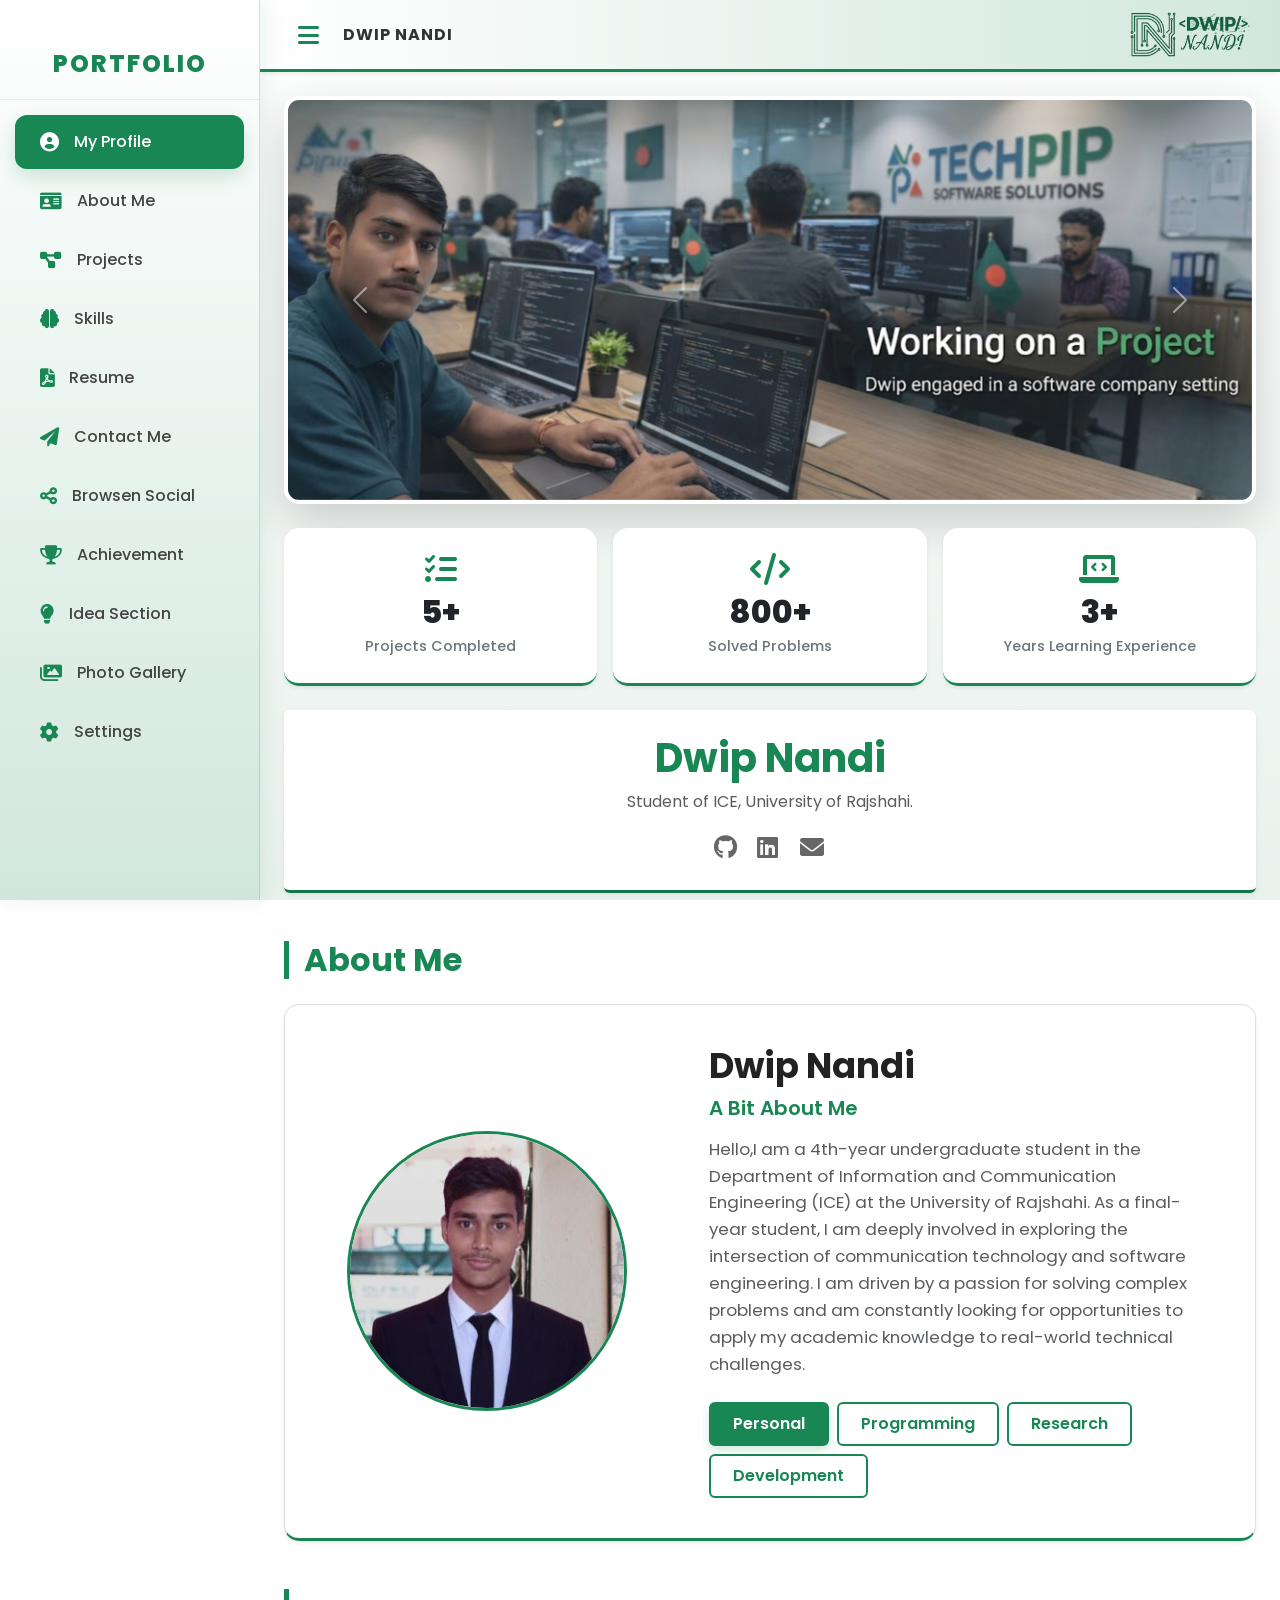
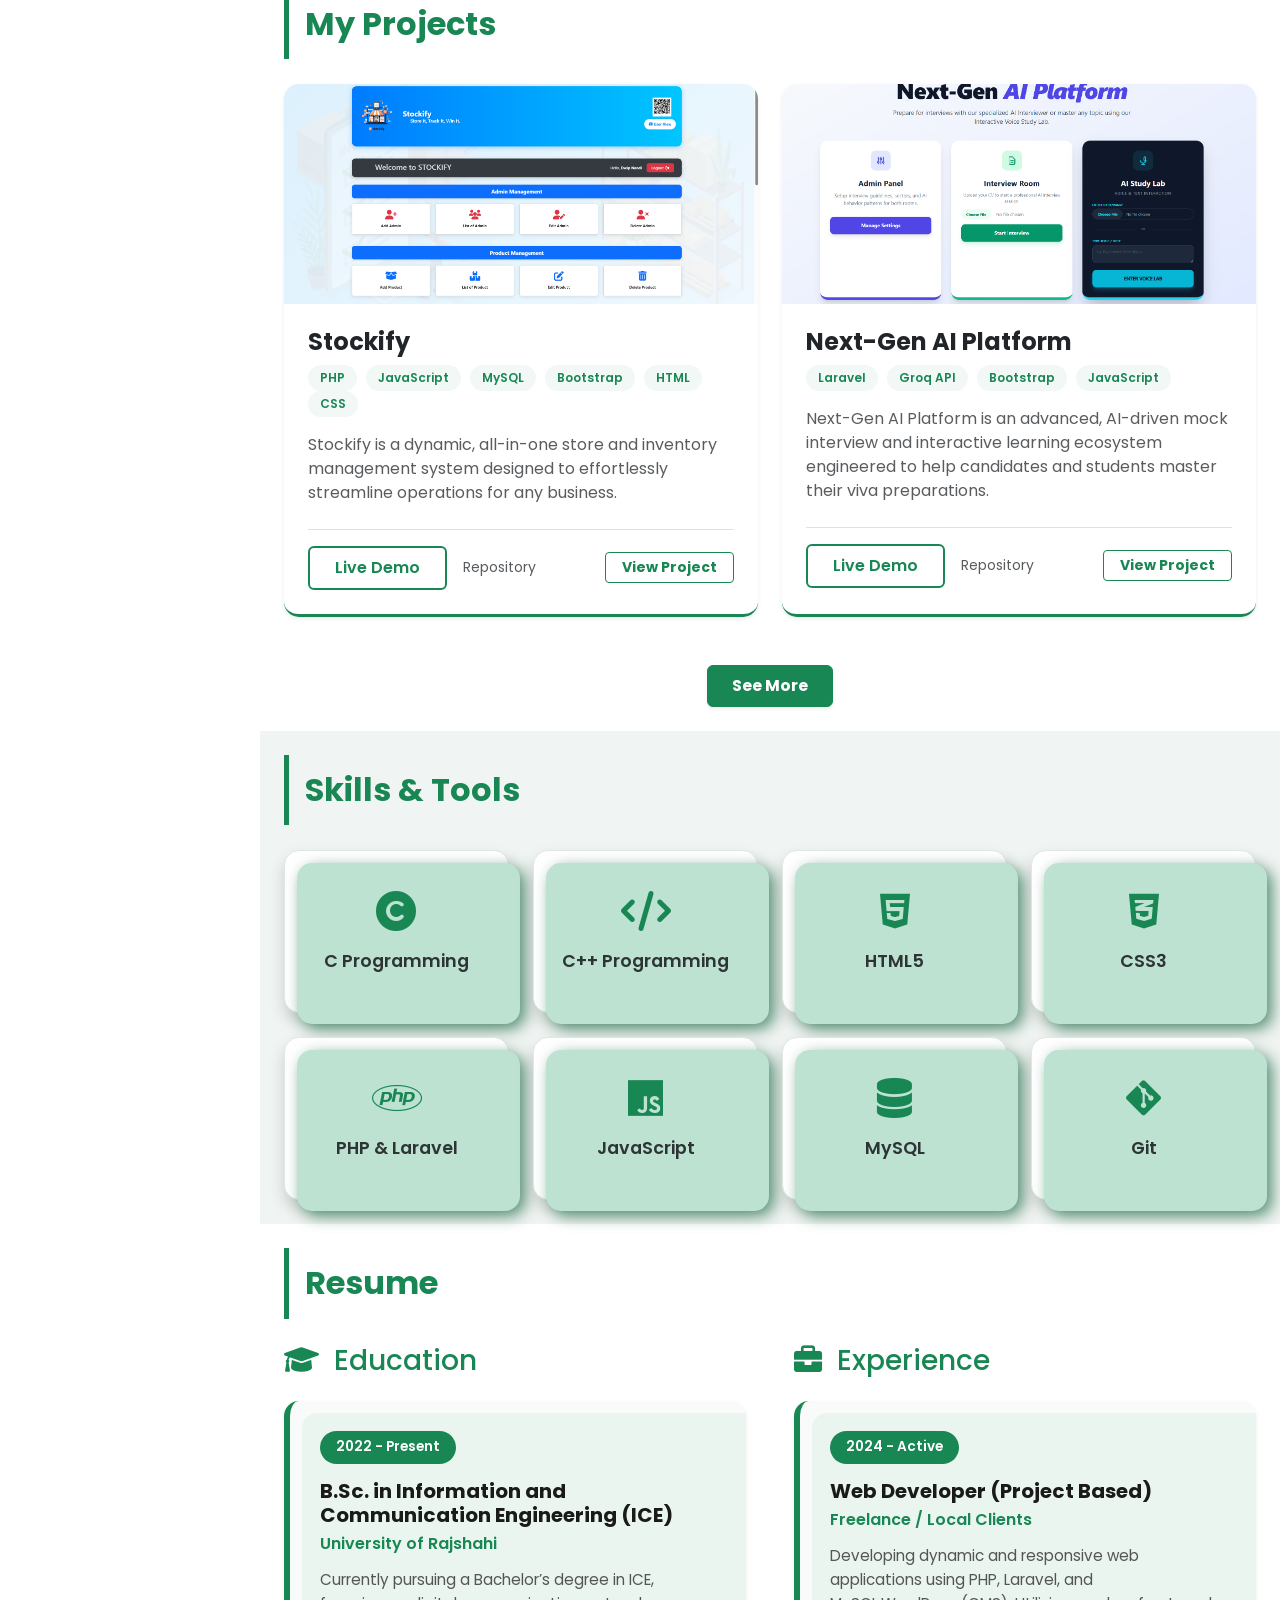
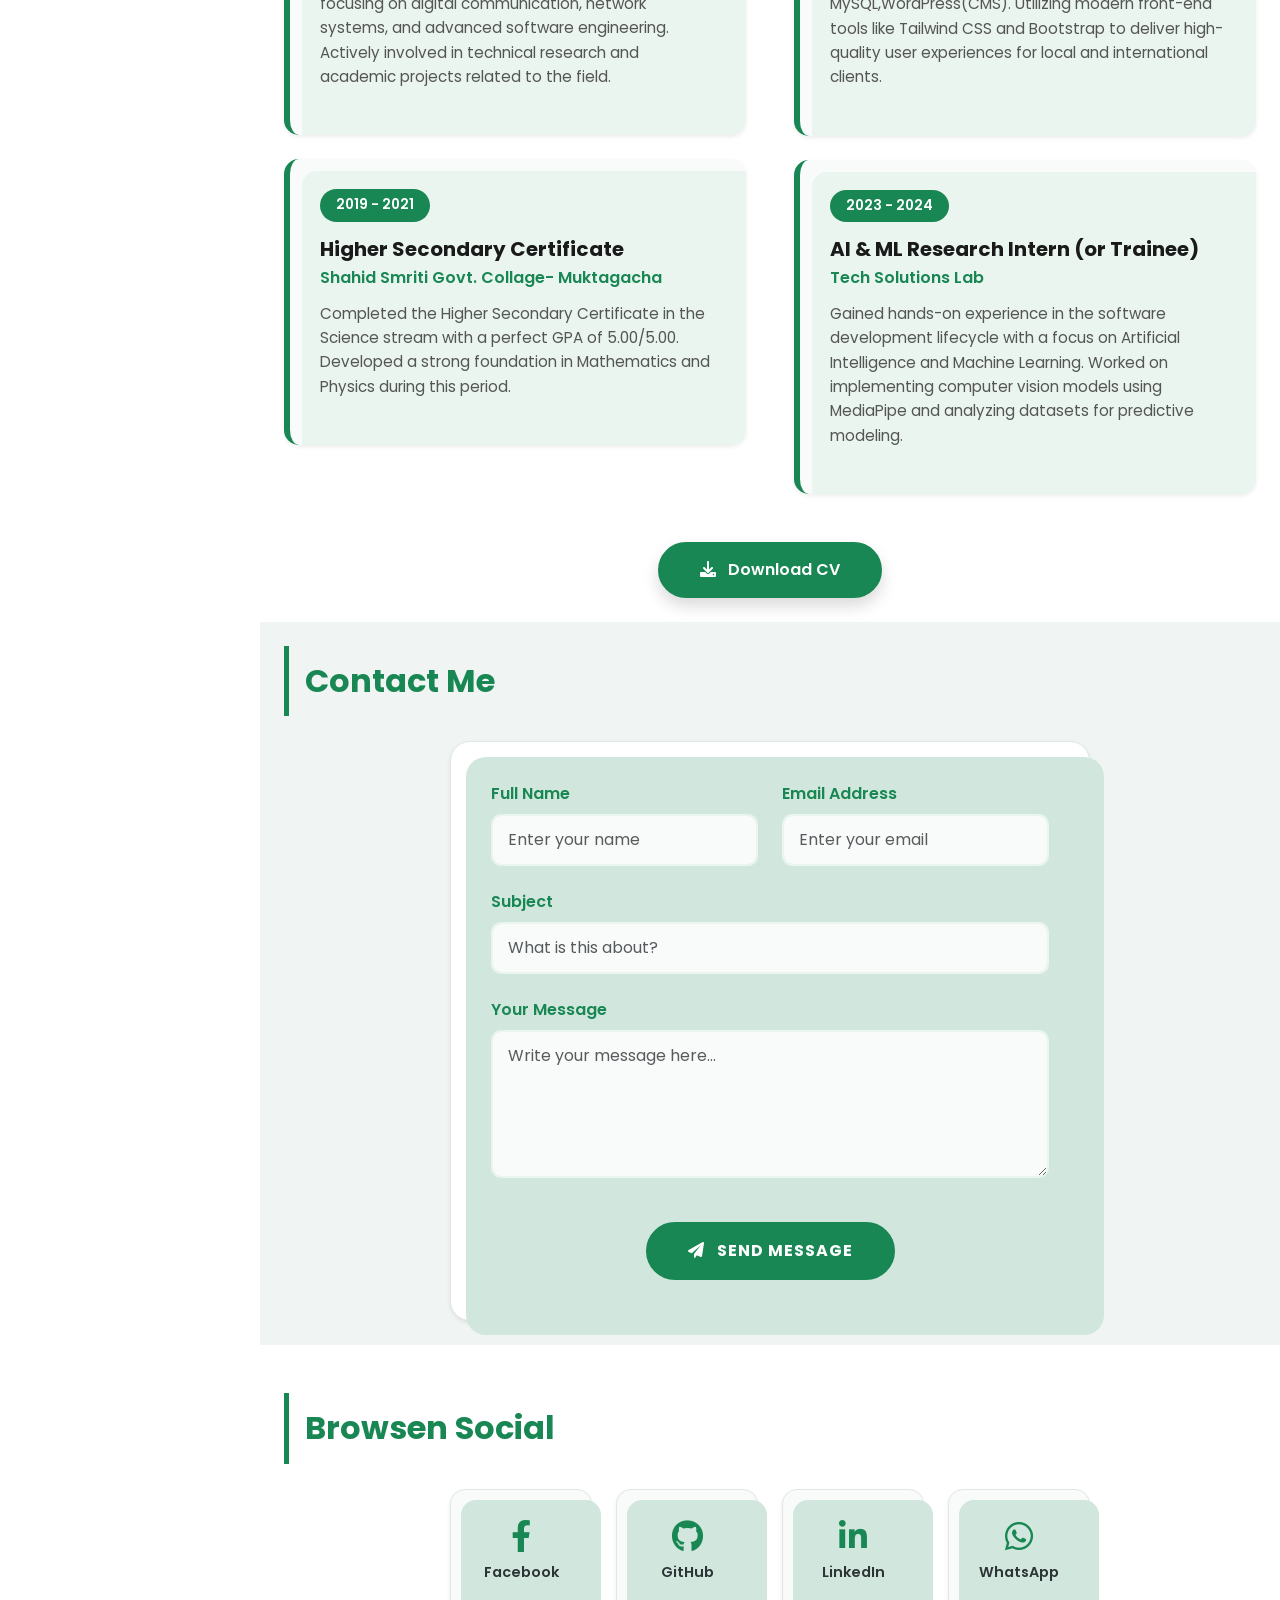
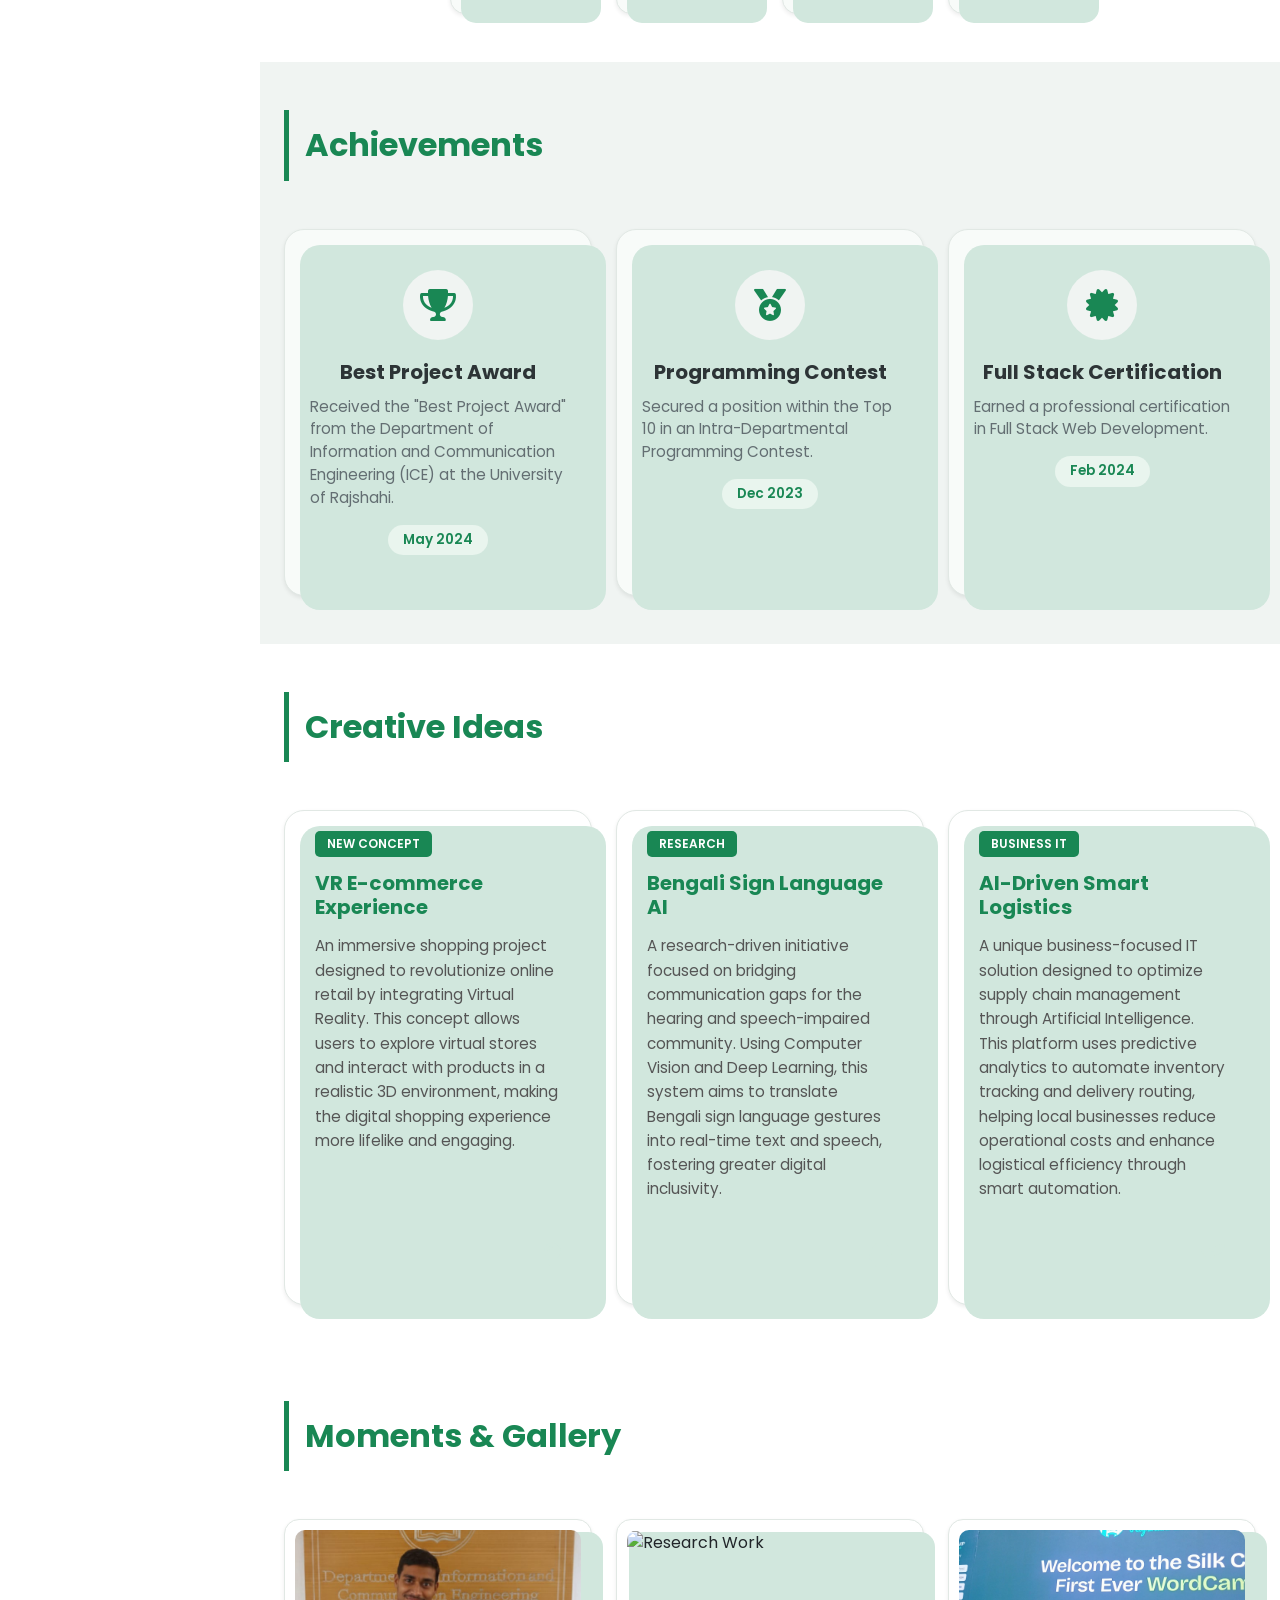
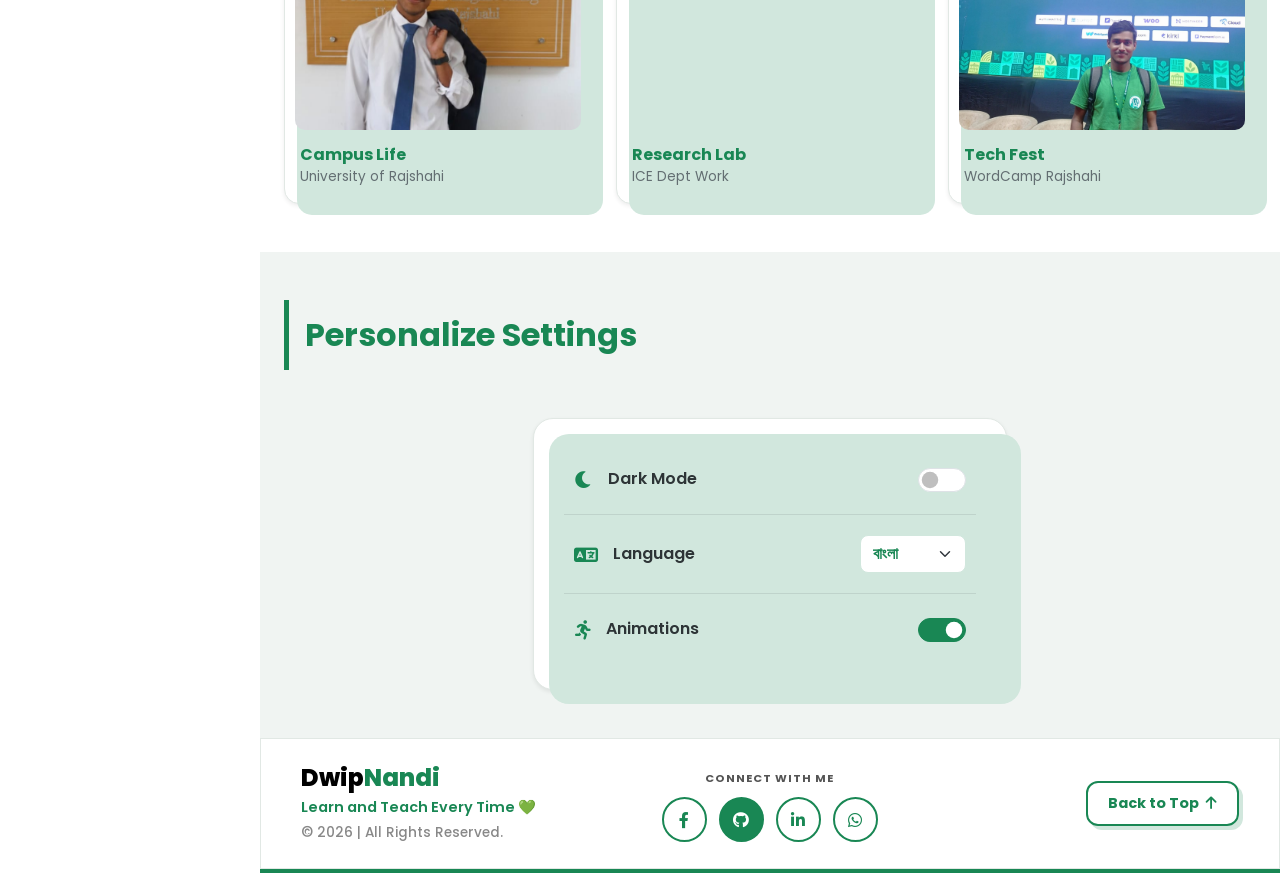
==== index.html @ 06e2c5f4 "Update Project4(CorpFlow ERP)" ====
<!DOCTYPE html>
<html lang="en">
<head>
    <meta charset="UTF-8">
    <meta name="viewport" content="width=device-width, initial-scale=1.0">
    <link rel="icon" type="image/x-icon" href="images/favicon.png">
    <title>Dwip Nandi | Portfolio</title>
    <link href="https://cdn.jsdelivr.net/npm/bootstrap@5.3.0/dist/css/bootstrap.min.css" rel="stylesheet">
    <link rel="stylesheet" href="https://cdnjs.cloudflare.com/ajax/libs/font-awesome/6.0.0/css/all.min.css">
    <link href="https://fonts.googleapis.com/css2?family=Poppins:wght@300;400;600;700&display=swap" rel="stylesheet">
    <link rel="stylesheet" href="style.css">
</head>
<body>

    <nav id="sidebar">
        <div class="sidebar-header">
            <h3>PORTFOLIO</h3>
        </div>

        <ul class="list-unstyled components">
            <li class="active"><a href="#home"><i class="fas fa-user-circle"></i> My Profile</a></li>
            <li><a href="#about"><i class="fas fa-id-card"></i> About Me</a></li>
            <li><a href="#projects"><i class="fas fa-project-diagram"></i> Projects</a></li>
            <li><a href="#skills"><i class="fas fa-brain"></i> Skills</a></li>
            <li><a href="#resume"><i class="fas fa-file-pdf"></i> Resume</a></li>
            <li><a href="#contact"><i class="fas fa-paper-plane"></i> Contact Me</a></li>
            <li><a href="#browsen"><i class="fas fa-share-nodes"></i> Browsen Social</a></li>
            <li><a href="#achievements"><i class="fas fa-trophy"></i> Achievement</a></li>
            <li><a href="#ideas"><i class="fas fa-lightbulb"></i> Idea Section</a></li>
            <li><a href="#gallery"><i class="fas fa-images"></i> Photo Gallery</a></li>
            <li><a href="#settings"><i class="fas fa-cog"></i> Settings</a></li>
        </ul>
    </nav>

<div id="content">
        <div class="top-navbar shadow-sm">
            <div id="sidebarCollapse" class="toggle-icon">
                <i class="fas fa-bars"></i>
            </div>
            <div class="brand-name ms-3">DWIP NANDI</div>

            <div class="ms-auto logo-section">
                <img src="DwipNandi.png" alt="Logo" class="top-logo">
            </div>
        </div>
<!-- -----------------------my profile section---------------------- -->
<section id="home" class="p-4">
   <div class="slider-container shadow-lg">
    <div id="achievementCarousel" class="carousel slide carousel-fade" data-bs-ride="carousel">
        <div class="carousel-inner">
            
            <div class="carousel-item active">
                <picture>
                    <source media="(max-width: 576px)" srcset="images/achievement1-mobile.png">
                    <source media="(max-width: 992px)" srcset="images/achievement1-tablet.png">
                    <img src="images/achivement1-dextop.png" class="d-block w-100 slider-img" alt="Achievement 1">
                </picture>
            </div>

            <div class="carousel-item">
                <picture>
                    <source media="(max-width: 576px)" srcset="images/achievement2-mobile.png">
                    <source media="(max-width: 992px)" srcset="images/achievement2-tablet.png">
                    <img src="images/achivement2-dextop.png" class="d-block w-100 slider-img" alt="Achievement 2">
                </picture>
            </div>
            <div class="carousel-item">
                <picture>
                    <source media="(max-width: 576px)" srcset="images/achievement3-mobile.png">
                    <source media="(max-width: 992px)" srcset="images/achievement3-tablet.png">
                    <img src="images/achivement3-dextop.png" class="d-block w-100 slider-img" alt="Achievement 2">
                </picture>
            </div>

        </div>

        <button class="carousel-control-prev" type="button" data-bs-target="#achievementCarousel" data-bs-slide="prev">
            <span class="carousel-control-prev-icon"></span>
        </button>
        <button class="carousel-control-next" type="button" data-bs-target="#achievementCarousel" data-bs-slide="next">
            <span class="carousel-control-next-icon"></span>
        </button>
    </div>
    </div>
    <!-- Quick Statistics Section-->
    <div class="stats-wrapper mt-4">
        <div class="row g-3 justify-content-center">
            <div class="col-md-4 col-sm-6">
                <div class="stat-box text-center shadow-sm">
                    <i class="fas fa-tasks text-success mb-2"></i>
                    <h2 class="counter" data-target="5">0</h2>
                    <p>Projects Completed</p>
                </div>
            </div>
            <div class="col-md-4 col-sm-6">
                <div class="stat-box text-center shadow-sm">
                    <i class="fas fa-code text-success mb-2"></i>
                    <h2 class="counter" data-target="800">0</h2>
                    <p>Solved Problems</p>
                </div>
            </div>
            <div class="col-md-4 col-sm-6">
                <div class="stat-box text-center shadow-sm">
                    <i class="fas fa-laptop-code text-success mb-2"></i>
                    <h2 class="counter" data-target="3">0</h2>
                    <p>Years Learning Experience</p>
                </div>
            </div>
        </div>
    </div>

    <!-- Profile Card Section -->
    <div class="profile-card text-center mt-4 p-4 bg-white rounded shadow-sm">
        <h1 class="fw-bold text-success">Dwip Nandi</h1>
        <p class="text-muted"> Student of ICE, University of Rajshahi.</p>
        <div class="social-icons">
            <a href="https://github.com/dwip-nandi" target="_blank" rel="noopener noreferrer" class="mx-2"><i class="fab fa-github"></i></a>
            <a href="https://bd.linkedin.com/in/dwipnandi" target="_blank" rel="noopener noreferrer" class="mx-2"><i class="fab fa-linkedin"></i></a>
            <a href="mailto:dwipnandi100@gmail.com" target="_blank" rel="noopener noreferrer">
                <i class="fas fa-envelope"></i> 
            </a>
        </div>
    </div>
</section>
<!-- -----------------------About me section------------------------ -->
<section id="about" class="about-me-section  p-4">
    <h2 class="section-title">About Me</h2>

    <div class="custom-profile-container shadow-sm">
        <div class="row g-0 align-items-center">
            
            <div class="col-md-5 text-center p-4">
                <div class="about-image-wrapper">
                    <img src="images/my.jpg" alt="Dwip Nandi" class="img-fluid about-img">
                </div>
            </div>

            <div class="col-md-7">
                <div class="about-content">
                    <h1 class="fw-bold main-name">Dwip Nandi</h1>
                    <h5 class="sub-title mb-3">A Bit About Me</h5>
                    
                    <p id="about-text" class="about-description text-muted">
                       Hello,I am a 4th-year undergraduate student in the Department of Information and Communication Engineering (ICE) at the University of Rajshahi. As a final-year student, I am deeply involved in exploring the intersection of communication technology and software engineering. I am driven by a passion for solving complex problems and am constantly looking for opportunities to apply my academic knowledge to real-world technical challenges.
                    </p>

                    <div class="about-buttons d-flex flex-wrap gap-2 mt-4">
                        <div class="info-btn active" onclick="showInfo('personal', this)">Personal</div>
                        <div class="info-btn" onclick="showInfo('programming', this)">Programming</div>
                        <div class="info-btn" onclick="showInfo('research', this)">Research</div>
                        <div class="info-btn" onclick="showInfo('dev', this)">Development</div>
                    </div>
                </div>
            </div>
        </div>
    </div>
</section>

<!-- ------------------ My projects Section ----------------- -->
<section id="projects" class="p-4">
    <h2 class="section-title p-3">My Projects</h2>

    <div class="row g-4" id="projects-wrapper">
        <div class="col-md-6">
            <div class="card h-100 project-card shadow-sm border-0">
                <div class="project-img-container">
                    <img src="project_img\project1\project1.png" class="card-img-top" alt="Store Management System">
                    <div class="project-overlay">
                         <span class="badge bg-success">PHP & MySQL</span>
                    </div>
                </div>
                <div class="card-body p-4">
                    <h4 class="card-title fw-bold text-dark">Stockify</h4>
                    <div class="tech-stacks mb-3">
                        <span class="stack-item">PHP</span>
                        <span class="stack-item">JavaScript</span>
                        <span class="stack-item">MySQL</span>
                        <span class="stack-item">Bootstrap</span>
                        <span class="stack-item">HTML</span>
                        <span class="stack-item">CSS</span>
                    </div>
                    <p class="card-text text-muted">Stockify is a dynamic, all-in-one store and inventory management system designed to effortlessly streamline operations for any business.</p>
                    <div class="d-flex flex-wrap align-items-center justify-content-between gap-2 mt-4 pt-3 border-top">
                        <div class="d-flex align-items-center gap-3">
                            <a href="#" class="info-btn live-btn text-decoration-none">Live Demo</a>
                            <a href="#" target="_blank" class="text-muted text-decoration-none small">Repository</a>
                        </div>
                        <a href="project-details.html?id=store-management" class="btn btn-outline-success btn-sm px-3 fw-bold">View Project</a>
                    </div>
                </div>
            </div>
        </div>

        <div class="col-md-6">
            <div class="card h-100 project-card shadow-sm border-0">
                <div class="project-img-container">
                    <img src="project_img/project2/project2.png" class="card-img-top" alt="AI Study Lab">
                    <div class="project-overlay">
                         <span class="badge bg-success">Laravel & AI</span>
                    </div>
                </div>
                <div class="card-body p-4">
                    <h4 class="card-title fw-bold text-dark">Next-Gen AI Platform</h4>
                    <div class="tech-stacks mb-3">
                        <span class="stack-item">Laravel</span>
                        <span class="stack-item">Groq API</span>
                        <span class="stack-item">Bootstrap</span>
                        <span class="stack-item">JavaScript</span>
                    </div>
                    <p class="card-text text-muted">Next-Gen AI Platform is an advanced, AI-driven mock interview and interactive learning ecosystem engineered to help candidates and students master their viva preparations.</p>
                    <div class="d-flex flex-wrap align-items-center justify-content-between gap-2 mt-4 pt-3 border-top">
                        <div class="d-flex align-items-center gap-3">
                            <a href="#" class="info-btn live-btn text-decoration-none">Live Demo</a>
                            <a href="#" target="_blank" class="text-muted text-decoration-none small">Repository</a>
                        </div>
                        <a href="project-details.html?id=next-gen-ai-platform" class="btn btn-outline-success btn-sm px-3 fw-bold">View Project</a>
                    </div>
                </div>
            </div>
        </div>

        <div class="col-md-6 extra-project d-none">
            <div class="card h-100 project-card shadow-sm border-0">
                <div class="project-img-container">
                    <img src="images/project3.png" class="card-img-top" alt="Future Project">
                </div>
                <div class="card-body p-4">
                    <h4 class="card-title fw-bold text-dark">Upcoming Project</h4>
                    <p class="card-text text-muted">তোর নতুন কোনো প্রজেক্টের ডেসক্রিপশন এখানে দিবি।</p>
                    <div class="d-flex flex-wrap align-items-center justify-content-between gap-2 mt-4 pt-3 border-top">
                        <div class="d-flex align-items-center gap-3">
                            <a href="#" class="info-btn live-btn text-decoration-none">Live Demo</a>
                            <a href="#" target="_blank" class="text-muted text-decoration-none small">Repository</a>
                        </div>
                        <a href="project-details.html?id=future-project" class="btn btn-outline-success btn-sm px-3 fw-bold">বিস্তারিত দেখুন</a>
                    </div>
                </div>
            </div>
        </div>

        <div class="col-md-6 extra-project d-none">
            <div class="card h-100 project-card shadow-sm border-0">
                <div class="project-img-container">
                    <img src="project_img/project4/project4.png" class="card-img-top" alt="CorpFlow ERP">
                </div>
                <div class="card-body p-4">
                    <h4 class="card-title fw-bold text-dark">CropFlow ERP</h4>
                    <div class="tech-stacks mb-3">
                        <span class="stack-item">PHP(OOP)</span>
                        <span class="stack-item">HTML</span>
                        <span class="stack-item">Bootstrap</span>
                        <span class="stack-item">JavaScript</span>
                    </div>
                    <p class="card-text text-muted">CorpFlow ERP is a robust, modular enterprise resource planning system engineered with a core focus on PHP Object-Oriented Programming (OOP) principles.</p>
                    <div class="d-flex flex-wrap align-items-center justify-content-between gap-2 mt-4 pt-3 border-top">
                        <div class="d-flex align-items-center gap-3">
                            <a href="#" class="info-btn live-btn text-decoration-none">Live Demo</a>
                            <a href="#" target="_blank" class="text-muted text-decoration-none small">Repository</a>
                        </div>
                        <a href="project-details.html?id=corpflow-erp" class="btn btn-outline-success btn-sm px-3 fw-bold">View Project</a>
                    </div>
                </div>
            </div>
        </div>

        <!-- <div class="col-md-6 extra-project d-none">
            <div class="card h-100 project-card shadow-sm border-0">
                <div class="project-img-container">
                    <img src="images/project3.png" class="card-img-top" alt="Future Project">
                </div>
                <div class="card-body p-4">
                    <h4 class="card-title fw-bold text-dark">Upcoming Project</h4>
                    <p class="card-text text-muted">তোর নতুন কোনো প্রজেক্টের ডেসক্রিপশন এখানে দিবি।</p>
                    <div class="d-flex flex-wrap align-items-center justify-content-between gap-2 mt-4 pt-3 border-top">
                        <div class="d-flex align-items-center gap-3">
                            <a href="#" class="info-btn live-btn text-decoration-none">Live Demo</a>
                            <a href="#" target="_blank" class="text-muted text-decoration-none small">Repository</a>
                        </div>
                        <a href="project-details.html?id=future-project" class="btn btn-outline-success btn-sm px-3 fw-bold">বিস্তারিত দেখুন</a>
                    </div>
                </div>
            </div>
        </div> -->

    </div>

    <div class="text-center mt-5">
        <button id="see-more-btn" class="btn btn-success px-4 py-2 shadow-sm fw-bold">
            See More
        </button>
    </div>
</section>
<!-- ---------------------------my skills section---------------------  -->
<section id="skills" class="p-4">

        <h2 class="section-title p-3">Skills & Tools</h2>

        <div class="row g-4 justify-content-center">
            <div class="col-6 col-md-3">
                <div class="skill-card shadow">
                    <i class="fas fa-copyright skill-icon"></i>
                    <h5 class="skill-name">C Programming</h5>
                </div>
            </div>

            <div class="col-6 col-md-3">
                <div class="skill-card shadow">
                    <i class="fas fa-code skill-icon"></i>
                    <h5 class="skill-name">C++ Programming</h5>
                </div>
            </div>

            <div class="col-6 col-md-3">
                <div class="skill-card shadow">
                    <i class="fab fa-html5 skill-icon"></i>
                    <h5 class="skill-name">HTML5</h5>
                </div>
            </div>

            <div class="col-6 col-md-3">
                <div class="skill-card shadow">
                    <i class="fab fa-css3-alt skill-icon"></i>
                    <h5 class="skill-name">CSS3</h5>
                </div>
            </div>

            <div class="col-6 col-md-3">
                <div class="skill-card shadow">
                    <i class="fab fa-php skill-icon"></i>
                    <h5 class="skill-name">PHP & Laravel</h5>
                </div>
            </div>

            <div class="col-6 col-md-3">
                <div class="skill-card shadow">
                    <i class="fab fa-js skill-icon"></i>
                    <h5 class="skill-name">JavaScript</h5>
                </div>
            </div>

            <div class="col-6 col-md-3">
                <div class="skill-card shadow">
                    <i class="fas fa-database skill-icon"></i>
                    <h5 class="skill-name">MySQL</h5>
                </div>
            </div>

            <div class="col-6 col-md-3">
                <div class="skill-card shadow">
                    <i class="fab fa-git-alt skill-icon"></i>
                    <h5 class="skill-name">Git</h5>
                </div>
            </div>
        </div>
</section>
<!-- -----------------------------------------resume section------------------ -->
<section id="resume" class="p-4">
        <h2 class="section-title p-3">Resume</h2>

        <div class="row g-5">
            <!-- Education Column -->
            <div class="col-md-6">
                <h3 class="mb-4" style="color: #198754;"><i class="fas fa-graduation-cap me-2"></i> Education</h3>
                
                <!-- Education Card 1 -->
                <div class="resume-card mb-4 shadow-sm">
                    <span class="resume-date">2022 - Present</span>
                    <h5 class="resume-degree">B.Sc. in Information and Communication Engineering (ICE)</h5>
                    <p class="resume-institute">University of Rajshahi</p>
                    <p class="resume-text">Currently pursuing a Bachelor’s degree in ICE, focusing on digital communication, network systems, and advanced software engineering. Actively involved in technical research and academic projects related to the field.</p>
                </div>

                <!-- Education Card 2 -->
                <div class="resume-card shadow-sm">
                    <span class="resume-date">2019 - 2021</span>
                    <h5 class="resume-degree">Higher Secondary Certificate</h5>
                    <p class="resume-institute">Shahid Smriti Govt. Collage- Muktagacha </p>
                    <p class="resume-text">Completed the Higher Secondary Certificate in the Science stream with a perfect GPA of 5.00/5.00. Developed a strong foundation in Mathematics and Physics during this period.</p>
                </div>
            </div>

            <!-- Experience Column -->
            <div class="col-md-6">
                <h3 class="mb-4" style="color: #198754;"><i class="fas fa-briefcase me-2"></i> Experience</h3>
                
                <!-- Experience Card 1 -->
                <div class="resume-card mb-4 shadow-sm">
                    <span class="resume-date">2024 - Active</span>
                    <h5 class="resume-degree">Web Developer (Project Based)</h5>
                    <p class="resume-institute">Freelance / Local Clients</p>
                    <p class="resume-text">Developing dynamic and responsive web applications using PHP, Laravel, and MySQL,WordPress(CMS). Utilizing modern front-end tools like Tailwind CSS and Bootstrap to deliver high-quality user experiences for local and international clients.</p>
                </div>

                <!-- Experience Card 2 -->
                <div class="resume-card shadow-sm">
                    <span class="resume-date">2023 - 2024</span>
                    <h5 class="resume-degree">AI & ML Research Intern (or Trainee)</h5>
                    <p class="resume-institute">Tech Solutions Lab</p>
                    <p class="resume-text">Gained hands-on experience in the software development lifecycle with a focus on Artificial Intelligence and Machine Learning. Worked on implementing computer vision models using MediaPipe and analyzing datasets for predictive modeling.</p>
                </div>
            </div>
        </div>

        <!-- Download CV Button -->
        <div class="text-center mt-5">
            <a href="https://drive.google.com/file/d/1e4uKSXv7GxzXlhFZa64pJRPSwA0h1TLo/view?usp=drive_link" target="_blank" rel="noopener noreferrer"  class="btn btn-resume-download shadow">
                <i class="fas fa-download me-2"></i> Download CV
            </a>
        </div>
</section>
<!-- --------------------------contact me section--------------- -->
<section id="contact" class="p-4" style="background-color: #f0f4f2;">
    <h2 class="section-title p-3">Contact Me</h2>

    <div class="row justify-content-center">
        <div class="col-lg-8">
            <div class="contact-card shadow-sm">
                <form id="contact-form" class="contact-form">
                    <div class="row g-4">
                        <div class="col-md-6">
                            <div class="form-group">
                                <label class="form-label">Full Name</label>
                                <input type="text" id="user_name" class="form-control" placeholder="Enter your name" required>
                            </div>
                        </div>
                        <div class="col-md-6">
                            <div class="form-group">
                                <label class="form-label">Email Address</label>
                                <input type="email" id="user_email" class="form-control" placeholder="Enter your email" required>
                            </div>
                        </div>
                        <div class="col-12">
                            <div class="form-group">
                                <label class="form-label">Subject</label>
                                <input type="text" id="user_subject" class="form-control" placeholder="What is this about?" required>
                            </div>
                        </div>
                        <div class="col-12">
                            <div class="form-group">
                                <label class="form-label">Your Message</label>
                                <textarea id="user_message" class="form-control" rows="5" placeholder="Write your message here..." required></textarea>
                            </div>
                        </div>
                        <div class="col-12 text-center">
                            <button type="submit" class="btn btn-contact-send">
                                <i class="fas fa-paper-plane me-2"></i> Send Message
                            </button>
                        </div>
                    </div>
                </form>
            </div>
        </div>
    </div>
</section>
<!-- --------------------------social section------------------ -->
<section id="browsen" class="p-4 py-5" style="background-color: #ffffff;">
        <h2 class="section-title p-3 ">Browsen Social</h2>

        <div class="row g-4 justify-content-center">
            <!-- Facebook -->
            <div class="col-6 col-md-3 col-lg-2">
                <a href="https://www.facebook.com/DwipNandi100" target="_blank" rel="noopener noreferrer" class="social-card-link">
                    <div class="social-card shadow-sm" ontouchstart="">
                        <i class="fab fa-facebook-f social-icon"></i>
                        <span class="social-name">Facebook</span>
                    </div>
                </a>
            </div>

            <!-- GitHub -->
            <div class="col-6 col-md-3 col-lg-2">
                <a href="https://github.com/dwip-nandi" target="_blank" rel="noopener noreferrer" class="social-card-link">
                    <div class="social-card shadow-sm" ontouchstart="">
                        <i class="fab fa-github social-icon"></i>
                        <span class="social-name">GitHub</span>
                    </div>
                </a>
            </div>

            <!-- LinkedIn -->
            <div class="col-6 col-md-3 col-lg-2">
                <a href="https://bd.linkedin.com/in/dwipnandi" target="_blank" rel="noopener noreferrer" class="social-card-link">
                    <div class="social-card shadow-sm" ontouchstart="">
                        <i class="fab fa-linkedin-in social-icon"></i>
                        <span class="social-name">LinkedIn</span>
                    </div>
                </a>
            </div>

            <!-- WhatsApp -->
            <div class="col-6 col-md-3 col-lg-2">
                <a href="https://wa.me/8801771395702?text=Hello..." target="_blank" rel="noopener noreferrer" class="social-card-link">
                    <div class="social-card shadow-sm" ontouchstart="">
                        <i class="fab fa-whatsapp social-icon"></i>
                        <span class="social-name">WhatsApp</span>
                    </div>
                </a>
            </div>
        </div>
</section>
<!-- --------------------------Achievement Section-------------------- -->
<section id="achievements" class="p-4 py-5" style="background-color: #f0f4f2;">
        <h2 class="section-title p-3 mb-5">Achievements</h2>
        <div class="row g-4 justify-content-center">
            <!-- Achievement 1 -->
            <div class="col-md-6 col-lg-4">
                <div class="achievement-card shadow-sm" ontouchstart="">
                    <div class="achievement-icon-box">
                        <i class="fas fa-trophy"></i>
                    </div>
                    <h5 class="achievement-title">Best Project Award</h5>
                    <p class="achievement-desc">Received the "Best Project Award" from the Department of Information and Communication Engineering (ICE) at the University of Rajshahi.</p>
                    <span class="achievement-date">May 2024</span>
                </div>
            </div>

            <!-- Achievement 2 -->
            <div class="col-md-6 col-lg-4">
                <div class="achievement-card shadow-sm" ontouchstart="">
                    <div class="achievement-icon-box">
                        <i class="fas fa-medal"></i>
                    </div>
                    <h5 class="achievement-title">Programming Contest</h5>
                    <p class="achievement-desc">Secured a position within the Top 10 in an Intra-Departmental Programming Contest.</p>
                    <span class="achievement-date">Dec 2023</span>
                </div>
            </div>

            <!-- Achievement 3 -->
            <div class="col-md-6 col-lg-4">
                <div class="achievement-card shadow-sm" ontouchstart="">
                    <div class="achievement-icon-box">
                        <i class="fas fa-certificate"></i>
                    </div>
                    <h5 class="achievement-title">Full Stack Certification</h5>
                    <p class="achievement-desc">Earned a professional certification in Full Stack Web Development.</p>
                    <span class="achievement-date">Feb 2024</span>
                </div>
            </div>
        </div>
</section>
<!-- ------------------Idea Section----------------- -->
<section id="ideas" class="p-4 py-5" style="background-color: #ffffff;">
        <h2 class="section-title p-3 mb-5">Creative Ideas</h2>
        <div class="row g-4 justify-content-center">
            <!-- Idea 1 -->
            <div class="col-md-6 col-lg-4">
                <div class="idea-card shadow-sm" ontouchstart="">
                    <div class="idea-badge">New Concept</div>
                    <h5 class="idea-title">VR E-commerce Experience</h5>
                    <p class="idea-desc">An immersive shopping project designed to revolutionize online retail by integrating Virtual Reality. This concept allows users to explore virtual stores and interact with products in a realistic 3D environment, making the digital shopping experience more lifelike and engaging.</p>
                    <div class="idea-footer">
                        <i class="fas fa-lightbulb"></i>
                    </div>
                </div>
            </div>

            <!-- Idea 2 -->
            <div class="col-md-6 col-lg-4">
                <div class="idea-card shadow-sm" ontouchstart="">
                    <div class="idea-badge">Research</div>
                    <h5 class="idea-title">Bengali Sign Language AI</h5>
                    <p class="idea-desc">A research-driven initiative focused on bridging communication gaps for the hearing and speech-impaired community. Using Computer Vision and Deep Learning, this system aims to translate Bengali sign language gestures into real-time text and speech, fostering greater digital inclusivity.</p>
                    <div class="idea-footer">
                        <i class="fas fa-brain"></i>
                    </div>
                </div>
            </div>

            <!-- Idea 3 -->
            <div class="col-md-6 col-lg-4">
                <div class="idea-card shadow-sm" ontouchstart="">
                    <div class="idea-badge">BUSINESS IT</div>
                    <h5 class="idea-title">AI-Driven Smart Logistics</h5>
                    <p class="idea-desc">A unique business-focused IT solution designed to optimize supply chain management through Artificial Intelligence. This platform uses predictive analytics to automate inventory tracking and delivery routing, helping local businesses reduce operational costs and enhance logistical efficiency through smart automation.</p>
                    <div class="idea-footer">
                        <i class="fas fa-seedling"></i>
                    </div>
                </div>
            </div>
        </div>
</section>
<!-- ---------------------gallery section----------- -->
<section id="gallery" class="p-4 py-5" style="background-color: #ffffff;">
        <h2 class="section-title p-3 mb-5">Moments & Gallery</h2>

        <div class="row g-4 justify-content-center">
            <!-- Photo 1 -->
            <div class="col-sm-6 col-md-4">
                <div class="gallery-card shadow-sm" ontouchstart="">
                    <div class="gallery-img-box">
                        <img src="images/galery1.jpg" alt="Campus Life" class="img-fluid">
                    </div>
                    <div class="gallery-info">
                        <h6 class="gallery-title">Campus Life</h6>
                        <p class="gallery-desc">University of Rajshahi</p>
                    </div>
                </div>
            </div>

            <!-- Photo 2 -->
            <div class="col-sm-6 col-md-4">
                <div class="gallery-card shadow-sm" ontouchstart="">
                    <div class="gallery-img-box">
                        <img src="images/galery2.jpg" alt="Research Work" class="img-fluid">
                    </div>
                    <div class="gallery-info">
                        <h6 class="gallery-title">Research Lab</h6>
                        <p class="gallery-desc">ICE Dept Work</p>
                    </div>
                </div>
            </div>

            <!-- Photo 3 -->
            <div class="col-sm-6 col-md-4">
                <div class="gallery-card shadow-sm" ontouchstart="">
                    <div class="gallery-img-box">
                        <img src="images/galery3.jpg" alt="Tech Event" class="img-fluid">
                    </div>
                    <div class="gallery-info">
                        <h6 class="gallery-title">Tech Fest</h6>
                        <p class="gallery-desc">WordCamp Rajshahi</p>
                    </div>
                </div>
            </div>
        </div>
</section>
<!-- -----------------setting section---------------- -->
<section id="settings" class="p-4 py-5" style="background-color: #f0f4f2;">
        <h2 class="section-title p-3 mb-5">Personalize Settings</h2>

        <div class="row justify-content-center">
            <div class="col-lg-6 col-md-8">
                <div class="settings-card shadow-sm" ontouchstart="">
                    <div class="settings-list">
                        
                        <!-- Dark Mode Toggle -->
                        <div class="setting-item">
                            <div class="setting-info">
                                <i class="fas fa-moon"></i>
                                <span>Dark Mode</span>
                            </div>
                            <div class="form-check form-switch">
                                <input class="form-check-input custom-switch" type="checkbox" id="darkModeToggle">
                            </div>
                        </div>

                        <hr class="setting-divider">

                        <!-- Language Preference -->
                        <div class="setting-item">
                            <div class="setting-info">
                                <i class="fas fa-language"></i>
                                <span>Language</span>
                            </div>
                            <select class="form-select setting-select">
                                <option value="en">English</option>
                                <option value="bn" selected>বাংলা</option>
                            </select>
                        </div>

                        <hr class="setting-divider">

                        <!-- Animation Setting -->
                        <div class="setting-item">
                            <div class="setting-info">
                                <i class="fas fa-running"></i>
                                <span>Animations</span>
                            </div>
                            <div class="form-check form-switch">
                                <input class="form-check-input custom-switch" type="checkbox" id="animToggle" checked>
                            </div>
                        </div>

                    </div>
                </div>
            </div>
        </div>
</section>

<!-- Unique Footer Card -->
<div class="container_footer pb-2">
    <footer id="footer" class="footer-card shadow-sm">
        <div class="row align-items-center">
            
            <!-- Branding Area -->
            <div class="col-lg-4 col-md-12 text-center text-lg-start mb-3 mb-lg-0">
                <h4 class="footer-logo mb-1">Dwip<span>Nandi</span></h4>
                <p class="footer-tagline mb-1">Learn and Teach Every Time 💚</p>
                <p class="footer-copy mb-0">© <span id="currentYear"></span> | All Rights Reserved.</p>
            </div>

            <!-- Social Connect -->
            <div class="col-lg-4 col-md-6 text-center mb-3 mb-lg-0">
                <span class="social-label">CONNECT WITH ME</span>
                <div class="footer-social-icons mt-2">
                    <a href="#" class="social-circle"><i class="fab fa-facebook-f"></i></a>
                    <a href="https://github.com/dwip-nandi" target="_blank" rel="noopener noreferrer" class="social-circle active"><i class="fab fa-github"></i></a>
                    <a href="https://bd.linkedin.com/in/dwipnandi" target="_blank" rel="noopener noreferrer" class="social-circle"><i class="fab fa-linkedin-in"></i></a>
                    <a href="https://wa.me/8801771395702?text=Hello..." target="_blank" rel="noopener noreferrer" class="social-circle"><i class="fab fa-whatsapp"></i></a>
                </div>
            </div>

            <!-- Back to Top Button -->
            <div class="col-lg-4 col-md-6 text-center text-lg-end">
                <a href="#home" class="btn-back-top">
                    Back to Top <i class="fas fa-arrow-up ms-1"></i>
                </a>
            </div>

        </div>
    </footer>
</div>

<script>
    document.getElementById('currentYear').textContent = new Date().getFullYear();
</script>
</div>

    <script src="https://cdn.jsdelivr.net/npm/bootstrap@5.3.0/dist/js/bootstrap.bundle.min.js"></script>
    <script type="text/javascript" src="https://cdn.jsdelivr.net/npm/@emailjs/browser@4/dist/email.min.js"></script>
    <script src="contact_form.js"></script>
    <script src="js/project_see_more.js"></script>
    <script src="script.js"></script>
</body>
</html>
---- style.css ----
:root {
    --green-dark: #157347;
    --green-main: #198754;
    --green-light: #e9f5ee;
    --sidebar-width: 260px;
}

body {
    font-family: 'Poppins', sans-serif;
    background-color: #f8fdfb;
    overflow-x: hidden;
    background: linear-gradient(180deg, #ffffff 0%, #e9f1ed 100%);
    background-attachment: fixed; /* স্ক্রল করলেও ব্যাকগ্রাউন্ড স্থির থাকবে */
}

/* Sidebar Styling */
#sidebar {
    width: 260px;
    height: 100vh;
    position: fixed;
    top: 0;
    left: 0;
    background: linear-gradient(180deg, #ffffff 0%, #d1e7dd 100%);
    box-shadow: 4px 0 20px rgba(25, 135, 84, 0.1);
    transition: all 0.4s cubic-bezier(0.77, 0, 0.175, 1);
    z-index: 1000;
    border-right: 1px solid rgba(25, 135, 84, 0.2);
    
    /* ফ্লেক্সবক্স ব্যবহার করে হেডার আর মেনু আলাদা করা হয়েছে */
    display: flex;
    flex-direction: column;
}

/* সাইডবার হেডার - এটি সবসময় উপরে স্থির থাকবে */
#sidebar .sidebar-header {
    padding: 50px 25px 20px 25px;
    text-align: center;
    border-bottom: 1px solid rgba(25, 135, 84, 0.1);
    flex-shrink: 0; /* এটি যেন স্ক্রল না হয় */
    background: transparent;
}

#sidebar .sidebar-header h3 {
    color: #198754;
    font-weight: 800;
    font-size: 1.5rem;
    letter-spacing: 2px;
    margin: 0;
    text-transform: uppercase;
}

/* মেনু লিস্ট - শুধু এই অংশটুকু স্ক্রল করবে */
#sidebar ul {
    flex-grow: 1; 
    overflow-y: auto; /* এখানে স্ক্রলিং চালু করা হয়েছে */
    overflow-x: hidden;
    padding: 10px 0 30px 0;
    list-style: none;
    margin: 0;
}

/* --- প্রিমিয়াম স্ক্রলবার ডিজাইন --- */
#sidebar ul::-webkit-scrollbar {
    width: 5px;
}
#sidebar ul::-webkit-scrollbar-thumb {
    background: #198754;
    border-radius: 10px;
}

/* মেনু আইটেম ও তোর আগের সব স্টাইল */
#sidebar ul li a {
    padding: 15px 25px;
    display: flex;
    align-items: center;
    color: #444;
    text-decoration: none;
    font-weight: 500;
    margin: 5px 15px;
    border-radius: 12px;
    transition: all 0.3s ease;
    position: relative;
}

/* আইকন স্টাইল */
#sidebar ul li a i {
    margin-right: 15px;
    color: #198754;
    font-size: 1.2rem;
    transition: 0.3s;
}

/* --- সেই ডাইনামিক হোভার ইফেক্ট --- */
#sidebar ul li a:hover {
    background-color: #ffffff;
    color: #157347;
    transform: translateX(10px); /* ডানে সরে আসার সেই সুন্দর ইফেক্ট */
    box-shadow: 0 5px 15px rgba(25, 135, 84, 0.1);
}

#sidebar ul li a:hover i {
    transform: scale(1.2) rotate(-5deg);
}

/* একটিভ মেনু স্টাইল */
#sidebar ul li.active a {
    background-color: #198754;
    color: #ffffff !important;
    box-shadow: 0 8px 20px rgba(25, 135, 84, 0.2);
}

#sidebar ul li.active a i {
    color: #ffffff;
}

/* যখন মেনু হাইড হবে */
#sidebar.active {
    margin-left: -260px;
}

/* Content Area */
#content {
    width: calc(100% - var(--sidebar-width));
    margin-left: var(--sidebar-width);
    transition: all 0.3s;
    min-height: 100vh;
}

#content.active {
    width: 100%;
    margin-left: 0;
}

/* Top Navbar with Bars Icon */
.top-navbar {
    padding: 15px 30px;
    background: #fff;
    display: flex;
    align-items: center;
    position: sticky;
    top: 0;
    z-index: 99;
}

.toggle-icon {
    cursor: pointer;
    font-size: 22px;
    color: var(--green-main);
    transition: 0.3s;
}

.toggle-icon:hover {
    transform: scale(1.1);
}

.brand-name {
    font-weight: 700;
    color: #333;
    letter-spacing: 1px;
}

/* টপ বার লোগো স্টাইল */
.logo-section {
    display: flex;
    align-items: center;
}

.top-logo {
    height: 40px; /* তোর লোগোর উচ্চতা অনুযায়ী এটা পরিবর্তন করতে পারিস */
    width: auto;
    object-fit: contain;
    transition: 0.3s;
}

.top-logo:hover {
    transform: scale(1.1); /* লোগোর ওপর মাউস নিলে একটু বড় হবে */
}

/* মোবাইল ভিউতে লোগো ছোট করার জন্য */
@media (max-width: 576px) {
    .top-logo {
        height: 30px;
    }
}

/* top bar backround */
.top-navbar {
    padding: 12px 30px;
    /* ব্যাকগ্রাউন্ড গ্রিন কালারটা আরেকটু ডিপ করা হয়েছে */
    background: linear-gradient(90deg, #ffffff 0%, #d1e7dd 100%);
    display: flex;
    align-items: center;
    position: sticky;
    top: 0;
    z-index: 99;
    /* নিচে একটি শক্তিশালী গ্রিন বর্ডার */
    border-bottom: 3px solid #198754;
    box-shadow: 0 4px 12px rgba(0, 0, 0, 0.08);
}

/* টগল আইকনের জন্য নতুন হোভার ইফেক্ট */
.toggle-icon {
    cursor: pointer;
    font-size: 24px;
    color: #198754;
    padding: 8px;
    border-radius: 50%;
    transition: all 0.4s ease; /* স্মুথ ট্রানজিশন */
    display: flex;
    align-items: center;
    justify-content: center;
}

.toggle-icon:hover {
    background-color: #198754; /* হোভার করলে ব্যাকগ্রাউন্ড গ্রিন হবে */
    color: #ffffff; /* আইকন সাদা হয়ে যাবে */
    transform: rotate(90deg); /* আইকনটি ৯০ ডিগ্রি ঘুরবে, যা দেখতে ডাইনামিক লাগে */
}

/* ব্র্যান্ড নেম বা নামের জন্য হোভার */
.brand-name {
    font-weight: 700;
    color: #333;
    letter-spacing: 1px;
    cursor: default;
    transition: 0.3s;
}

.brand-name:hover {
    color: #198754; /* নামের ওপর মাউস নিলে গ্রিন হবে */
    text-shadow: 1px 1px 2px rgba(25, 135, 84, 0.2);
}

/* লোগোর জন্য হোভার ইফেক্ট */
.top-logo {
    height: 45px;
    width: auto;
    transition: all 0.3s ease;
}

.top-logo:hover {
    transform: scale(1.15) rotate(-5deg); /* লোগো একটু বড় হবে এবং হালকা বাঁকবে */
    filter: drop-shadow(0 5px 10px rgba(0, 0, 0, 0.2));
}
/* for why my profile start at under the top ber */
section {
    scroll-margin-top: 80px; 
}

/* কন্টেন্ট এরিয়ার মেইন সেটিংস */
#content {
    min-height: 100vh;
}
/* Section Designs */
.section-title {
    color: var(--green-main);
    font-weight: 700;
    border-left: 5px solid var(--green-main);
    padding-left: 15px;
    margin-bottom: 25px;
}

.slider-container {
    border-radius: 15px;
    overflow: hidden;
    border: 4px solid #fff;
}

.carousel-item img {
    height: 400px;
    object-fit: cover;
}

/* স্লাইডারের মেইন ইমেজ স্টাইল */
.slider-img {
    width: 100%;
    object-fit: cover; /* এটি ছবিকে স্ট্রেচ হতে দেবে না, বরং সুন্দরভাবে ফিট করবে */
    object-position: center; /* ছবির মাঝখানের অংশকে ফোকাসে রাখবে */
}

/* ডেক্সটপের জন্য সাইজ (১৬:৯ রেশিও সাধারণত স্ট্যান্ডার্ড) */
@media (min-width: 992px) {
    .slider-img {
        height: 500px; /* তোর পছন্দমতো হাইট দিতে পারিস */
    }
}

/* ট্যাবলেটের জন্য সাইজ */
@media (min-width: 576px) and (max-width: 991px) {
    .slider-img {
        height: 400px;
    }
}

/* ফোনের জন্য সাইজ (যেহেতু ফোন ভিউ লম্বা হয়) */
@media (max-width: 575px) {
    .slider-img {
        height: 550px; /* ফোনের লম্বা ইমেজের জন্য হাইট বাড়িয়ে দেওয়া হয়েছে */
    }
}

.project-card {
    transition: 0.3s;
    border-radius: 15px;
}

.project-card:hover {
    transform: translateY(-10px);
    box-shadow: 0 15px 30px rgba(25, 135, 84, 0.1) !important;
}

.gallery-item {
    cursor: pointer;
    transition: 0.4s;
}

.gallery-item:hover {
    transform: scale(1.05);
    filter: brightness(80%);
}

.social-icons a {
    color: #666;
    font-size: 20px;
    margin: 0 10px;
    transition: 0.3s;
}

.social-icons a:hover {
    color: var(--green-main);
}

/* Responsiveness */
@media (max-width: 768px) {
    #sidebar { margin-left: calc(-1 * var(--sidebar-width)); }
    #content { margin-left: 0; width: 100%; }
    #sidebar.active { margin-left: 0; }
}

/* কন্টেন্ট এরিয়ার কার্ডগুলো যেন সাদা থাকে, তাহলে ওগুলো ভেসে উঠবে */
.section-card {
    background: #ffffff;
    border-radius: 15px;
    padding: 30px;
    box-shadow: 0 10px 30px rgba(25, 135, 84, 0.05);
    margin-bottom: 30px;
}

.content-section {
    background: #ffffff;
    border-radius: 15px;
    padding: 30px;
    margin-bottom: 25px;
    box-shadow: 0 4px 20px rgba(0, 0, 0, 0.05); /* হালকা শ্যাডো */
    border: 1px solid rgba(25, 135, 84, 0.1); /* হালকা সবুজ বর্ডার */
}

/* my-profile section */
.stat-box {
    background: #fff;
    padding: 25px;
    border-radius: 15px;
    border-bottom: 3px solid #198754; /* নিচে একটি সবুজ বর্ডার */
    transition: transform 0.3s ease, box-shadow 0.3s ease;
}

.stat-box:hover {
    transform: translateY(-8px); /* হোভার করলে সামান্য উপরে উঠবে */
    box-shadow: 0 10px 20px rgba(25, 135, 84, 0.15) !important;
}

.stat-box i {
    font-size: 2rem;
}

.stat-box h2 {
    font-weight: 800;
    margin-bottom: 5px;
}

.stat-box p {
    font-size: 0.9rem;
    color: #6c757d;
    font-weight: 500;
    margin: 0;
}

/* সোশ্যাল আইকন স্টাইল */
.social-icons a {
    font-size: 1.5rem;
    /* color: #198754; */
    transition: 0.3s;
}

.social-icons a:hover {
    color: #157347;
}
.profile-card{
    border-bottom: 3px solid #157347;
}

/* ------------------------------------About me section---------------- */
/* সেকশন টাইটেল */
.section-title {
    color: #198754;
    font-weight: 700;
    font-size: 2rem;
}

/* কাস্টম কন্টেইনার: এটিই মূল কাজ করবে */
.custom-profile-container {
    max-width: 100%;
    width: 100%; 
    margin: 0 auto; /* মাঝখানে রাখার জন্য */
    background: #ffffff;
    border-radius: 15px;
    border: 1px solid #e0e0e0;
    overflow: hidden;
    border-bottom: 3px solid #198754;
}

/* ইমেজ এডজাস্টমেন্ট */
.about-image-wrapper {
    padding: 20px;
}

.about-img {
    border-radius: 50%;
    border: 3px solid #198754;
    max-height: 280px;
    object-fit: cover;
    transition: 0.3s;
}

/* টেক্সট এডজাস্টমেন্ট */
.about-content {
    padding: 40px 50px 40px 20px;
}

.main-name {
    font-size: 2.2rem;
    color: #222;
}

.sub-title {
    color: #198754;
    font-weight: 600;
}

.about-description {
    font-size: 1.05rem;
    line-height: 1.6;
}

/* বাটন ডিজাইন */
.info-btn {
    padding: 8px 22px;
    border: 2px solid #198754;
    border-radius: 6px;
    color: #198754;
    background: transparent;
    font-weight: 600;
    cursor: pointer;
    transition: all 0.3s ease;
}

.info-btn:hover, .info-btn.active {
    background-color: #198754;
    color: #fff;
    box-shadow: 0 4px 8px rgba(25, 135, 84, 0.2);
}

/* মোবাইল ভিউর জন্য সাইজ ঠিক করা */
@media (max-width: 100%) {
    .custom-profile-container {
        width: 95%; /* ছোট স্ক্রিনে সাইজ এডজাস্ট */
    }
}

@media (max-width: 768px) {
    .about-content {
        padding: 20px 30px 40px 30px;
        text-align: center;
    }
    .about-buttons {
        justify-content: center;
    }
}

/*  --------------------------  my projects----------------------- */
/* প্রজেক্ট কার্ড ডিজাইন */
.project-card {
    border-radius: 15px;
    overflow: hidden;
    transition: transform 0.3s ease, box-shadow 0.3s ease;
    border-bottom: 3px solid #198754 !important; /* তোর সিগনেচার সবুজ বর্ডার */
    background: #fff;
}

.project-card:hover {
    transform: translateY(-10px);
    box-shadow: 0 15px 30px rgba(0, 0, 0, 0.1) !important;
}

/* ইমেজ কন্টেইনার */
.project-img-container {
    position: relative;
    height: 220px;
    overflow: hidden;
}

.project-img-container img {
    width: 100%;
    height: 100%;
    object-fit: cover;
    transition: transform 0.5s ease;
}

.project-card:hover .project-img-container img {
    transform: scale(1.1);
}

/* টেক স্ট্যাক (Tech Stacks) স্টাইল */
.stack-item {
    background: #f1f8f5;
    color: #198754;
    padding: 4px 12px;
    border-radius: 20px;
    font-size: 12px;
    font-weight: 600;
    margin-right: 5px;
    display: inline-block;
}

/* লাইভ বাটন (তোর আগের সেকশনের বাটন স্টাইল ফলো করা হয়েছে) */
.live-btn {
    text-decoration: none;
    padding: 8px 25px;
    border: 2px solid #198754;
    border-radius: 6px;
    color: #198754;
    font-weight: 600;
    transition: all 0.3s ease;
    background: transparent;
}

.live-btn:hover {
    background-color: #198754;
    color: #fff;
    box-shadow: 0 5px 15px rgba(25, 135, 84, 0.3);
}
/*  --------------------------my skills section-------------- */
#skills {
    background-color: #f0f4f2; /* হালকা গ্রিন-হোয়াইট ব্যাকগ্রাউন্ড */
    padding: 80px 0;
}

/* স্কিল কার্ড ডিজাইন (সাদা থিম ও গভীর শ্যাডো) */
.skill-card {
    background-color: #ffffff; /* পিওর হোয়াইট ব্যাকগ্রাউন্ড */
    border-radius: 15px;
    padding: 40px 20px;
    text-align: center;
    transition: all 0.4s cubic-bezier(0.175, 0.885, 0.32, 1.275);
    border: 1px solid #e1e8e4;
    height: 100%;
    display: flex;
    flex-direction: column;
    justify-content: center;
    align-items: center;
    position: relative;
    z-index: 1;
    /* গভীর শ্যাডো ইফেক্ট */
    box-shadow: 10px 10px 20px rgba(0, 0, 0, 0.08); 
}

/* কার্ড স্ট্যাক ইফেক্ট (গভীর শ্যাডো লেয়ার) */
.skill-card::after {
    content: '';
    position: absolute;
    top: 12px;
    right: -12px;
    width: 100%;
    height: 100%;
    background-color: #bee2d2; /* হালকা সবুজ ব্যাক লেয়ার */
    border-radius: 15px;
    z-index: -1;
    transition: all 0.3s ease;
    box-shadow: 5px 5px 15px rgba(22, 101, 64, 0.714);
}

/* আইকন স্টাইল */
.skill-icon {
    font-size: 2.5rem;
    color: #198754; /* শুরুতে আইকন সবুজ */
    margin-bottom: 20px;
    transition: all 0.3s ease;
}

.skill-name {
    color: #2d3436; /* ডার্ক টেক্সট (ব্ল্যাক নয়) */
    font-size: 1.1rem;
    font-weight: 600;
    margin: 0;
}

/* হোভার এফেক্ট: গ্রিন ও হোয়াইট কম্বিনেশন */
.skill-card:hover {
    transform: translate(-8px, -8px); /* একটু বেশি উপরে সরবে */
    background-color: #062f1c; /* কার্ড সবুজ হয়ে যাবে */
    border-color: #21905c;
}

.skill-card:hover .skill-icon {
    transform: rotate(10deg) scale(1.1);
    color: #ffffff; /* হোভারে আইকন সাদা */
}

.skill-card:hover .skill-name {
    color: #ffffff; /* হোভারে নাম সাদা */
}

.skill-card:hover::after {
    top: 6px;
    right: -6px;
    background-color: #146c43; /* ব্যাক লেয়ার গাঢ় সবুজ হবে */
    box-shadow: 15px 15px 30px rgba(25, 135, 84, 0.3); /* শ্যাডো আরও গভীর হবে */
}

/* মোবাইল ভিউ এডজাস্টমেন্ট */
@media (max-width: 576px) {
    .skill-card {
        padding: 30px 15px;
        box-shadow: 5px 5px 15px rgba(0, 0, 0, 0.05);
    }
    .skill-card::after {
        display: none; /* মোবাইলে ক্লিন লুকের জন্য স্ট্যাক অফ */
    }
}

/* -----------------------------resume section-------------------------- */
/* রেজুমে সেকশন ব্যাকগ্রাউন্ড */
#resume {
    background-color: #ffffff; /* ক্লিন হোয়াইট */
    padding: 80px 0;
}

/* রেজুমে কার্ড ডিজাইন */
.resume-card {
    background-color: #f8fbf9; /* খুব হালকা গ্রিনিশ-হোয়াইট */
    border-radius: 15px;
    padding: 30px;
    border-left: 6px solid #198754; /* সিগনেচার গ্রিন বর্ডার */
    position: relative;
    z-index: 1;
    transition: all 0.4s cubic-bezier(0.4, 0, 0.2, 1);
    box-shadow: 8px 8px 25px rgba(0, 0, 0, 0.04); /* সফট শ্যাডো */
    overflow: hidden;
}

/* Card-Stack Effect (পেছনের লেয়ার) */
.resume-card::after {
    content: '';
    position: absolute;
    top: 12px;
    right: -12px;
    width: 100%;
    height: 100%;
    background-color: #e9f5ee; /* হালকা সবুজ ব্যাক লেয়ার */
    border-radius: 15px;
    z-index: -1;
    transition: all 0.3s ease;
}

/* ডেট ব্যাজ */
.resume-date {
    background-color: #198754;
    color: #ffffff;
    padding: 6px 16px;
    border-radius: 50px;
    font-size: 0.85rem;
    font-weight: 600;
    display: inline-block;
    margin-bottom: 15px;
    transition: all 0.3s ease;
}

/* টাইটেল এবং টেক্সট */
.resume-degree {
    color: #1a1a1a; /* গাঢ় গ্রে/ব্ল্যাক টেক্সট */
    font-weight: 700;
    margin-bottom: 5px;
    transition: all 0.3s ease;
}

.resume-institute {
    color: #198754; /* শুরুতে সবুজ */
    font-weight: 600;
    font-size: 1rem;
    margin-bottom: 12px;
    transition: all 0.3s ease;
}

.resume-text {
    color: #555555; /* পড়ার সুবিধার জন্য গ্রে টেক্সট */
    font-size: 0.95rem;
    line-height: 1.6;
    transition: all 0.3s ease;
}

/* --- হোভার ইফেক্ট (সবচেয়ে গুরুত্বপূর্ণ অংশ) --- */

.resume-card:hover {
    transform: translate(-5px, -5px);
    background-color: #198754; /* কার্ডের ব্যাকগ্রাউন্ড সবুজ হয়ে যাবে */
    box-shadow: 15px 15px 35px rgba(25, 135, 84, 0.25); /* সবুজ শ্যাডো */
}

/* হোভারে টেক্সট ক্লিয়ার করার জন্য সাদা কালার */
.resume-card:hover .resume-degree,
.resume-card:hover .resume-institute,
.resume-card:hover .resume-text {
    color: #ffffff !important; /* হোভারে সব টেক্সট পিওর হোয়াইট */
}

.resume-card:hover .resume-date {
    background-color: #ffffff; /* হোভারে ডেট ব্যাজ সাদা হবে */
    color: #198754; /* ডেট ব্যাজের লেখা সবুজ হবে */
}

.resume-card:hover::after {
    top: 6px;
    right: -6px;
    background-color: #146c43; /* পেছনের লেয়ার গাঢ় সবুজ */
}

/* ডাউনলোড বাটন */
.btn-resume-download {
    background-color: #198754;
    color: #ffffff;
    padding: 14px 40px;
    border-radius: 50px;
    font-weight: 600;
    border: 2px solid #198754;
    transition: all 0.3s ease;
}

.btn-resume-download:hover {
    background-color: #ffffff;
    color: #198754;
    box-shadow: 0 10px 20px rgba(25, 135, 84, 0.2);
    border: 2px solid #198754;
}

/* -------------------------------------contact me ---------------- */
/* কন্টাক্ট কার্ড মেইন স্টাইল */
.contact-card {
    background-color: #ffffff;
    border-radius: 20px;
    padding: 40px;
    position: relative;
    z-index: 1;
    border: 1px solid #e1e8e4;
    box-shadow: 10px 10px 30px rgba(0, 0, 0, 0.05); /* গভীর শ্যাডো */
}

/* Card-Stack Effect (পেছনের লেয়ার) */
.contact-card::after {
    content: '';
    position: absolute;
    top: 15px;
    right: -15px;
    width: 100%;
    height: 100%;
    background-color: #d1e7dd; /* তোর সিগনেচার হালকা সবুজ */
    border-radius: 20px;
    z-index: -1;
    transition: all 0.3s ease;
}

/* ইনপুট ফিল্ড স্টাইল */
.form-label {
    color: #198754;
    font-weight: 600;
    margin-bottom: 8px;
    display: block;
}

.form-control {
    background-color: #f8fbf9;
    border: 2px solid #e9f5ee;
    border-radius: 10px;
    padding: 12px 15px;
    color: #2d3436;
    transition: all 0.3s ease;
}

/* ইনপুট ফোকাস ইফেক্ট */
.form-control:focus {
    background-color: #ffffff;
    border-color: #198754;
    box-shadow: 0 0 10px rgba(25, 135, 84, 0.1);
    outline: none;
}

/* সেন্ড বাটন স্টাইল */
.btn-contact-send {
    background-color: #198754;
    color: #ffffff;
    padding: 15px 40px;
    border-radius: 50px;
    font-weight: 700;
    border: 2px solid #198754;
    text-transform: uppercase;
    letter-spacing: 1px;
    transition: all 0.4s ease;
    margin-top: 20px;
}

.btn-contact-send:hover {
    background-color: #ffffff;
    color: #198754;
    transform: translateY(-3px);
    box-shadow: 0 10px 20px rgba(25, 135, 84, 0.2);
    border: 2px solid #062f1c;
}

/* হোভার করলে পুরো কার্ডের স্ট্যাক ইফেক্ট পরিবর্তন */
.contact-card:hover::after {
    background-color: #146c43; /* হোভারে ব্যাক লেয়ার গাঢ় সবুজ */
    top: 8px;
    right: -8px;
    color: #f0f4f2;
}

/* মোবাইল রেসপন্সিভনেস */
@media (max-width: 768px) {
    .contact-card {
        padding: 25px;
    }
    .contact-card::after {
        display: none; /* মোবাইলে ক্লিন লুকের জন্য */
    }
}

/* -----------------------social section--------------- */
/* সোশ্যাল কার্ড মেইন স্টাইল */
.social-card-link {
    text-decoration: none !important;
}

.social-card {
    background-color: #f8fbf9;
    border-radius: 15px;
    padding: 30px 15px;
    position: relative;
    z-index: 1;
    border: 1px solid #e1e8e4;
    transition: all 0.4s cubic-bezier(0.175, 0.885, 0.32, 1.275);
    display: flex;
    flex-direction: column;
    align-items: center;
    justify-content: center;
    overflow: visible; /* স্ট্যাক লেয়ার দেখানোর জন্য */
}

/* Card-Stack Effect (পেছনের লেয়ার) */
.social-card::after {
    content: '';
    position: absolute;
    top: 10px;
    right: -10px;
    width: 100%;
    height: 100%;
    background-color: #d1e7dd; /* হালকা সবুজ */
    border-radius: 15px;
    z-index: -1;
    transition: all 0.3s ease;
}

/* আইকন এবং টেক্সট স্টাইল */
.social-icon {
    font-size: 2rem;
    color: #198754;
    margin-bottom: 10px;
    transition: all 0.3s ease;
}

.social-name {
    font-size: 0.9rem;
    font-weight: 600;
    color: #2d3436;
    transition: all 0.3s ease;
}

/* --- PC Hover & Mobile Active States --- */

/* হোভার (PC) এবং টাচ/ক্লিক (Mobile) করলে যা হবে */
.social-card:hover, 
.social-card:active {
    background-color: #198754;
    border-color: #198754;
    transform: translate(-5px, -5px);
}

.social-card:hover .social-icon, 
.social-card:active .social-icon,
.social-card:hover .social-name, 
.social-card:active .social-name {
    color: #ffffff !important;
}

/* পেছনের লেয়ারের পরিবর্তন (PC & Mobile) */
.social-card:hover::after, 
.social-card:active::after {
    top: 5px;
    right: -5px;
    background-color: #146c43;
    box-shadow: 10px 10px 20px rgba(25, 135, 84, 0.2);
}

/* মোবাইল ভিউ এডজাস্টমেন্ট */
@media (max-width: 768px) {
    .social-card {
        padding: 20px 10px;
        margin-right: 10px; /* স্ট্যাক লেয়ারের জন্য স্পেস */
    }
    
    .social-card::after {
        top: 8px;
        right: -8px;
    }

    .social-icon {
        font-size: 1.6rem;
    }
}
/* -------------------------- Achievement Section -------------------- */
.achievement-card {
    background-color: #f8fbf9;
    border-radius: 20px;
    padding: 40px 25px;
    position: relative;
    z-index: 1;
    border: 1px solid #e1e8e4;
    transition: all 0.4s cubic-bezier(0.175, 0.885, 0.32, 1.275);
    height: 100%;
    display: flex;
    flex-direction: column;
    align-items: center;
    overflow: visible; /* স্ট্যাক লেয়ার দেখানোর জন্য */
}

.achievement-card::after {
    content: '';
    position: absolute;
    top: 15px;
    right: -15px;
    width: 100%;
    height: 100%;
    background-color: #d1e7dd;
    border-radius: 20px;
    z-index: -1;
    transition: all 0.3s ease;
}

.achievement-icon-box {
    width: 70px;
    height: 70px;
    background-color: #f0f4f2;
    color: #198754;
    font-size: 2rem;
    display: flex;
    align-items: center;
    justify-content: center;
    border-radius: 50%;
    margin-bottom: 20px;
    transition: all 0.3s ease;
}

.achievement-title { color: #2d3436; font-weight: 700; margin-bottom: 12px; transition: all 0.3s ease; }
.achievement-desc { color: #636e72; font-size: 0.95rem; line-height: 1.5; margin-bottom: 15px; transition: all 0.3s ease; }

.achievement-date {
    font-size: 0.85rem; font-weight: 600; color: #198754;
    background-color: #e9f5ee; padding: 5px 15px; border-radius: 50px;
    transition: all 0.3s ease;
}

/* Hover & Active states */
.achievement-card:hover, .achievement-card:active {
    background-color: #198754;
    border-color: #198754;
    transform: translate(-8px, -8px);
}

.achievement-card:hover .achievement-title, .achievement-card:active .achievement-title,
.achievement-card:hover .achievement-desc, .achievement-card:active .achievement-desc {
    color: #ffffff !important;
}

.achievement-card:hover .achievement-icon-box, .achievement-card:active .achievement-icon-box {
    background-color: #ffffff; color: #198754;
}

.achievement-card:hover .achievement-date, .achievement-card:active .achievement-date {
    background-color: #ffffff; color: #198754;
}

.achievement-card:hover::after, .achievement-card:active::after {
    top: 8px; right: -8px;
    background-color: #146c43;
    box-shadow: 10px 10px 20px rgba(25, 135, 84, 0.2);
}

/* -------------------------- Idea Section -------------------- */
.idea-card {
    background-color: #ffffff;
    border-radius: 20px;
    padding: 50px 30px 30px;
    position: relative;
    z-index: 1;
    border: 1px solid #e1e8e4;
    transition: all 0.4s cubic-bezier(0.175, 0.885, 0.32, 1.275);
    height: 100%;
    display: flex;
    flex-direction: column;
    text-align: left;
    overflow: visible;
}

.idea-card::after {
    content: '';
    position: absolute;
    top: 15px;
    right: -15px;
    width: 100%;
    height: 100%;
    background-color: #d1e7dd;
    border-radius: 20px;
    z-index: -1;
    transition: all 0.3s ease;
}

.idea-badge {
    position: absolute; top: 20px; left: 30px;
    background-color: #198754; color: #ffffff;
    padding: 4px 12px; border-radius: 5px;
    font-size: 0.75rem; font-weight: 600; text-transform: uppercase;
    transition: all 0.3s ease;
}

.idea-title { color: #198754; font-weight: 700; margin-bottom: 15px; margin-top: 10px; transition: all 0.3s ease; }
.idea-desc { color: #555555; font-size: 0.95rem; line-height: 1.6; flex-grow: 1; transition: all 0.3s ease; }
.idea-footer { margin-top: 20px; font-size: 1.5rem; color: #d1e7dd; text-align: right; transition: all 0.3s ease; }

/* Hover & Active states */
.idea-card:hover, .idea-card:active {
    background-color: #198754;
    border-color: #198754;
    transform: translate(-8px, -8px);
}

.idea-card:hover .idea-title, .idea-card:active .idea-title,
.idea-card:hover .idea-desc, .idea-card:active .idea-desc {
    color: #ffffff !important;
}

.idea-card:hover .idea-badge, .idea-card:active .idea-badge {
    background-color: #ffffff; color: #198754;
}

.idea-card:hover .idea-footer, .idea-card:active .idea-footer {
    color: rgba(255, 255, 255, 0.5);
}

.idea-card:hover::after, .idea-card:active::after {
    top: 8px; right: -8px;
    background-color: #146c43;
    box-shadow: 10px 10px 20px rgba(25, 135, 84, 0.2);
}

/* -------------------------- Responsive Adjustment -------------------- */
@media (max-width: 768px) {
    .achievement-card, .idea-card {
        margin-right: 15px; /* স্ট্যাক লেয়ারের জন্য স্পেস */
        margin-bottom: 15px;
    }
    
    .achievement-card::after, .idea-card::after {
        top: 10px;
        right: -10px;
    }
}

/* ------------------------------photo gallary----------- */
/* গ্যালারি কার্ড মেইন স্টাইল */
.gallery-card {
    background-color: #ffffff;
    border-radius: 15px;
    padding: 10px;
    position: relative;
    z-index: 1;
    border: 1px solid #e1e8e4;
    transition: all 0.4s cubic-bezier(0.175, 0.885, 0.32, 1.275);
    overflow: visible;
}

/* Card-Stack Effect (পেছনের লেয়ার) */
.gallery-card::after {
    content: '';
    position: absolute;
    top: 12px;
    right: -12px;
    width: 100%;
    height: 100%;
    background-color: #d1e7dd; /* হালকা সবুজ */
    border-radius: 15px;
    z-index: -1;
    transition: all 0.3s ease;
}

/* ইমেজ বক্স */
.gallery-img-box {
    border-radius: 10px;
    overflow: hidden;
    height: 200px; /* তুই তোর পছন্দমতো হাইট দিতে পারিস */
}

.gallery-img-box img {
    width: 100%;
    height: 100%;
    object-fit: cover;
    transition: transform 0.5s ease;
}

/* টেক্সট ইনফো */
.gallery-info {
    padding: 15px 5px 5px;
    text-align: left;
    transition: all 0.3s ease;
}

.gallery-title {
    color: #198754;
    font-weight: 700;
    margin-bottom: 3px;
}

.gallery-desc {
    color: #636e72;
    font-size: 0.85rem;
    margin-bottom: 0;
}

/* --- PC Hover & Mobile Active States --- */

.gallery-card:hover, 
.gallery-card:active {
    background-color: #198754;
    border-color: #198754;
    transform: translate(-6px, -6px);
}

.gallery-card:hover .gallery-img-box img,
.gallery-card:active .gallery-img-box img {
    transform: scale(1.1); /* ছবি একটু জুম হবে */
}

.gallery-card:hover .gallery-title, 
.gallery-card:active .gallery-title,
.gallery-card:hover .gallery-desc, 
.gallery-card:active .gallery-desc {
    color: #ffffff !important;
}

.gallery-card:hover::after, 
.gallery-card:active::after {
    top: 6px;
    right: -6px;
    background-color: #146c43;
    box-shadow: 10px 10px 20px rgba(25, 135, 84, 0.2);
}

/* মোবাইল রেসপন্সিভনেস */
@media (max-width: 768px) {
    .gallery-card {
        margin-right: 12px;
        margin-bottom: 20px;
    }
    
    .gallery-card::after {
        top: 8px;
        right: -8px;
    }
}

/* ----------------------setting section----------------- */
/* সেটিং কার্ড মেইন স্টাইল */
.settings-card {
    background-color: #ffffff;
    border-radius: 20px;
    padding: 30px;
    position: relative;
    z-index: 1;
    border: 1px solid #e1e8e4;
    transition: all 0.4s cubic-bezier(0.175, 0.885, 0.32, 1.275);
    overflow: visible;
}

/* Card-Stack Effect (পেছনের লেয়ার) */
.settings-card::after {
    content: '';
    position: absolute;
    top: 15px;
    right: -15px;
    width: 100%;
    height: 100%;
    background-color: #d1e7dd;
    border-radius: 20px;
    z-index: -1;
    transition: all 0.3s ease;
}

/* সেটিং আইটেম স্টাইল */
.setting-item {
    display: flex;
    justify-content: space-between;
    align-items: center;
    padding: 15px 10px;
    transition: all 0.3s ease;
}

.setting-info {
    display: flex;
    align-items: center;
    gap: 15px;
    color: #2d3436;
    font-weight: 600;
}

.setting-info i {
    color: #198754;
    font-size: 1.2rem;
}

/* কাস্টম টগল এবং সিলেক্ট বক্স */
.custom-switch {
    width: 3rem !important;
    height: 1.5rem !important;
    cursor: pointer;
}

.custom-switch:checked {
    background-color: #198754 !important;
    border-color: #198754 !important;
}

.setting-select {
    width: auto;
    border: 1px solid #d1e7dd;
    border-radius: 8px;
    color: #198754;
    font-weight: 600;
}

.setting-divider {
    margin: 5px 0;
    opacity: 0.1;
}

/* --- PC Hover & Mobile Active States --- */

.settings-card:hover, 
.settings-card:active {
    transform: translate(-5px, -5px);
}

/* হোভার করলে পেছনের লেয়ার আরও গাঢ় হবে */
.settings-card:hover::after, 
.settings-card:active::after {
    background-color: #146c43;
    top: 8px;
    right: -8px;
}

/* মোবাইল রেসপন্সিভনেস */
@media (max-width: 768px) {
    .settings-card {
        margin-right: 15px;
        padding: 20px;
    }
    
    .setting-info span {
        font-size: 0.9rem;
    }
}

/* ----------------------footer section------------------ */
.container_footer{
    padding:0 0 4px 0 !important;
}
.footer-card {
    background-color: #ffffff;
    /*border-radius: 25px; /* ইমেজের মতো বেশি গোল কর্নার */
    padding: 25px 40px;
    border: 1px solid #e1e8e4;
    position: relative;
    box-shadow: 0 10px 0px #198754 !important; 
    transition: all 0.3s ease;
    margin: 0 !important;
}

/* ব্র্যান্ডিং স্টাইল */
.footer-logo { font-weight: 800; font-size: 1.5rem; color: #000; }
.footer-logo span { color: #198754; }
.footer-tagline { color: #198754; font-weight: 600; font-size: 0.9rem; }
.footer-copy { color: #888; font-size: 0.85rem; font-weight: 500; }

/* সোশ্যাল আইকন স্টাইল */
.social-label {
    font-size: 0.7rem;
    font-weight: 700;
    color: #555;
    letter-spacing: 1px;
}

.footer-social-icons {
    display: flex;
    justify-content: center;
    gap: 12px;
}

.social-circle {
    width: 45px;
    height: 45px;
    border: 2px solid #198754;
    border-radius: 50%;
    display: flex;
    align-items: center;
    justify-content: center;
    color: #198754;
    text-decoration: none;
    transition: all 0.3s ease;
}

/* ইমেজের মতো একটি আইকন অ্যাক্টিভ (সবুজ) থাকবে */
.social-circle.active, .social-circle:hover {
    background-color: #198754;
    color: #fff;
}

/* Back to Top বাটন */
.btn-back-top {
    display: inline-block;
    padding: 10px 20px;
    border: 2px solid #198754;
    border-radius: 12px;
    color: #198754;
    font-weight: 700;
    text-decoration: none;
    font-size: 0.9rem;
    transition: all 0.3s ease;
    /* কার্ড স্ট্যাক শ্যাডো */
    box-shadow: 4px 4px 0px #d1e7dd;
}

.btn-back-top:hover {
    background-color: #198754;
    color: #fff;
    transform: translate(-2px, -2px);
    box-shadow: 6px 6px 0px #146c43;
}

/* মোবাইল রেসপন্সিভনেস */
@media (max-width: 991px) {
    .footer-card {
        padding: 25px 20px;
        margin: 0 10px;
    }
}
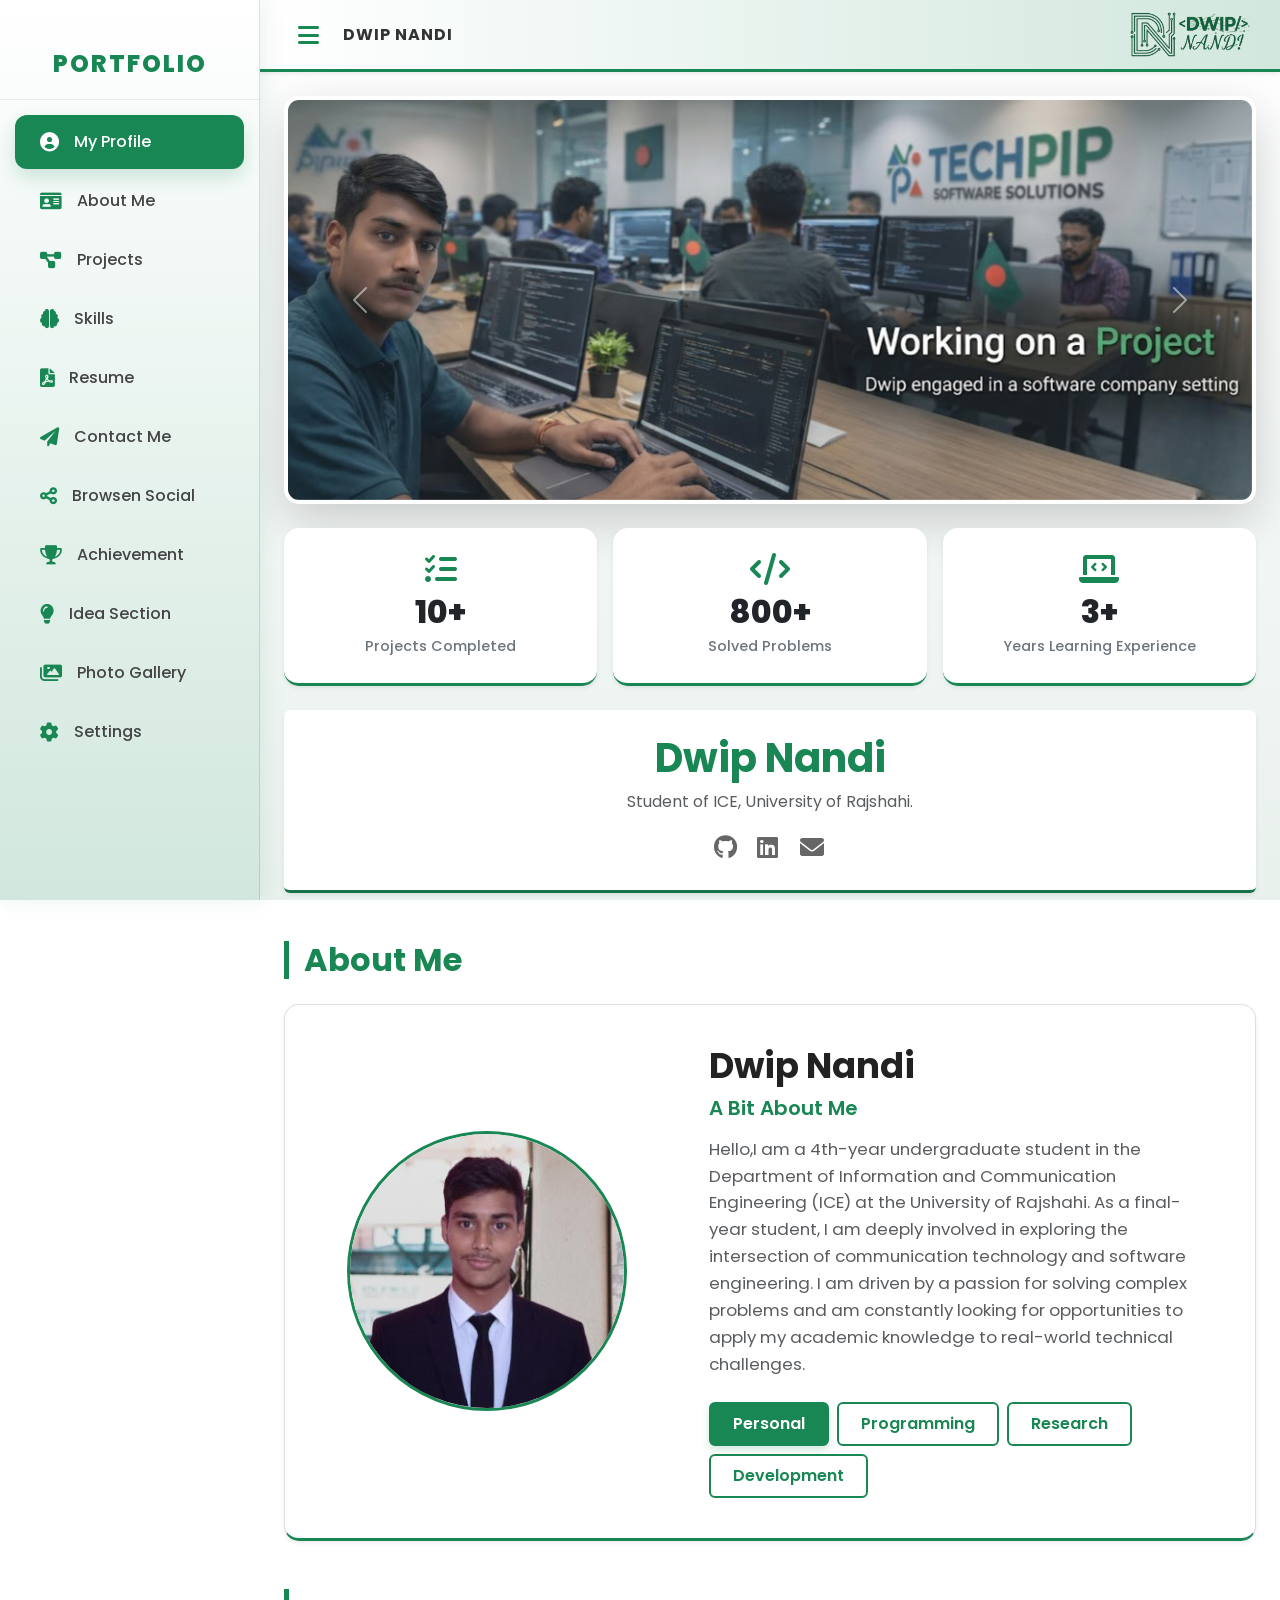
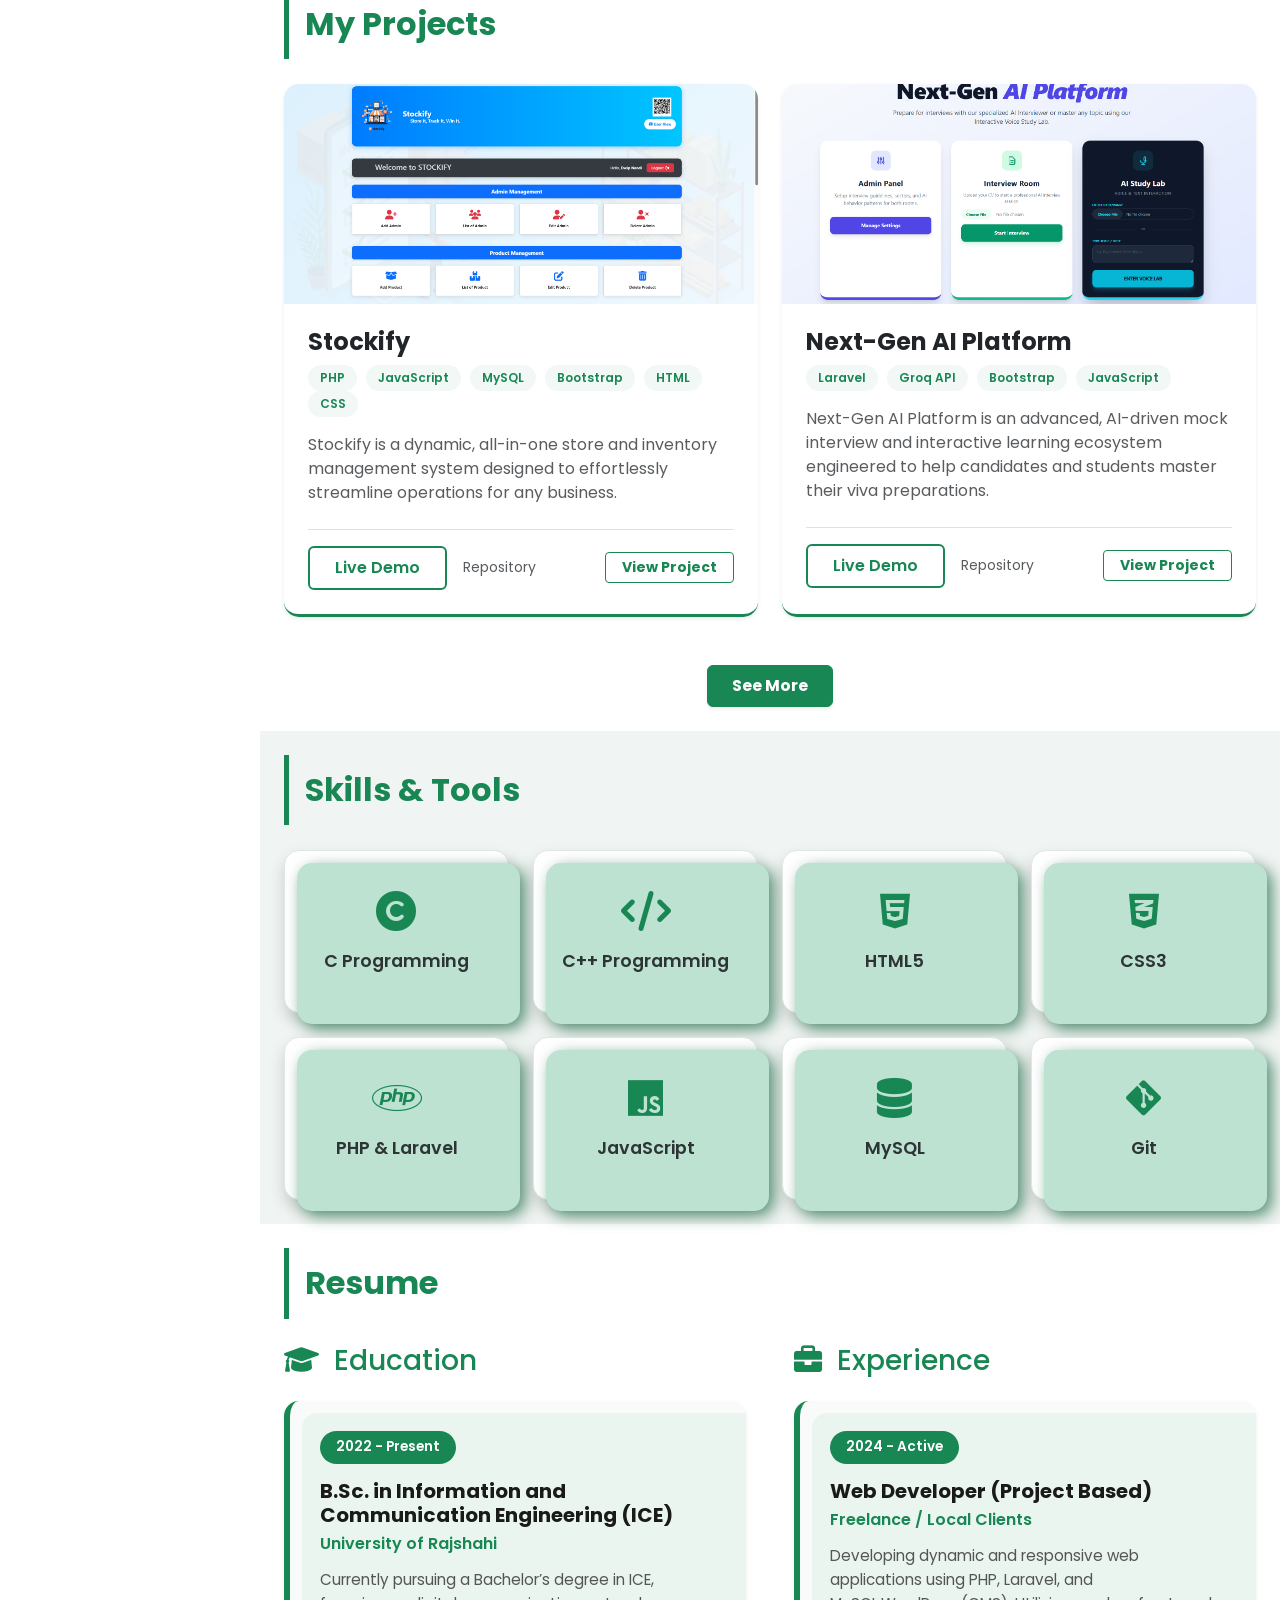
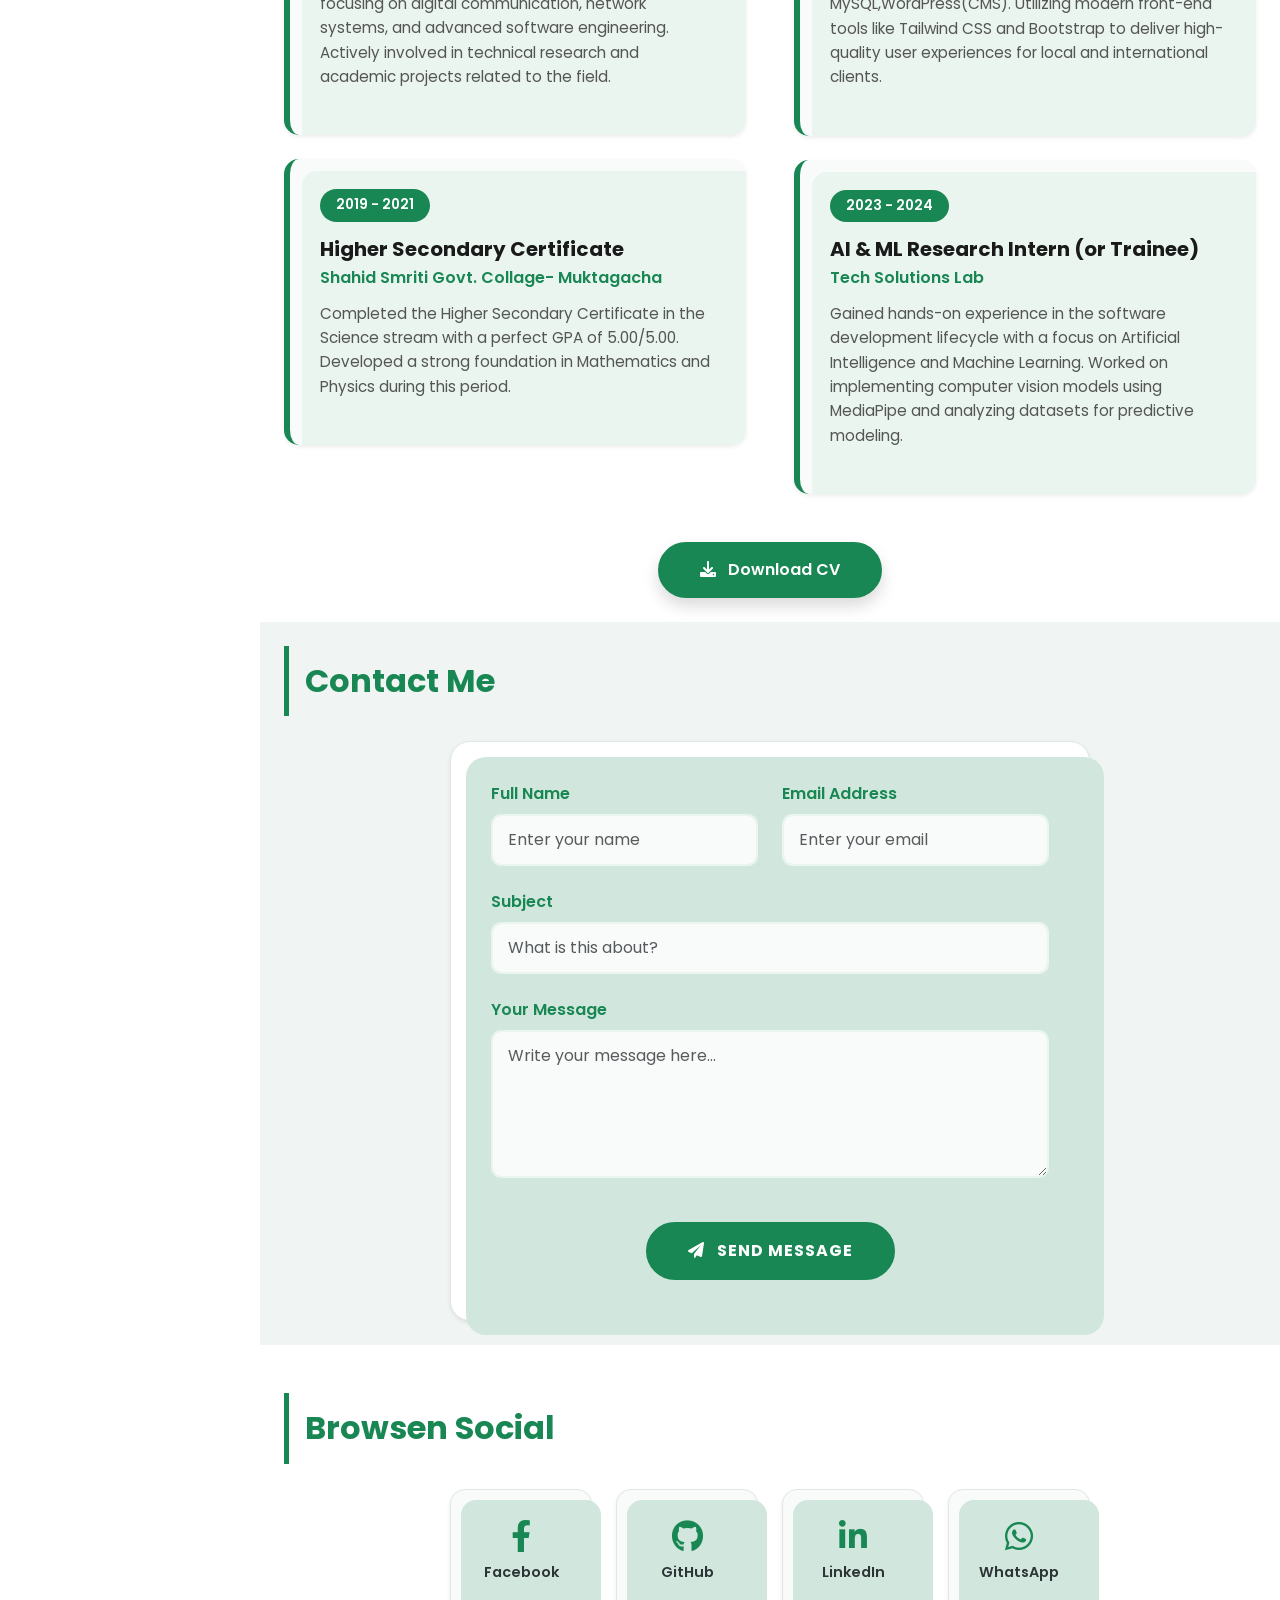
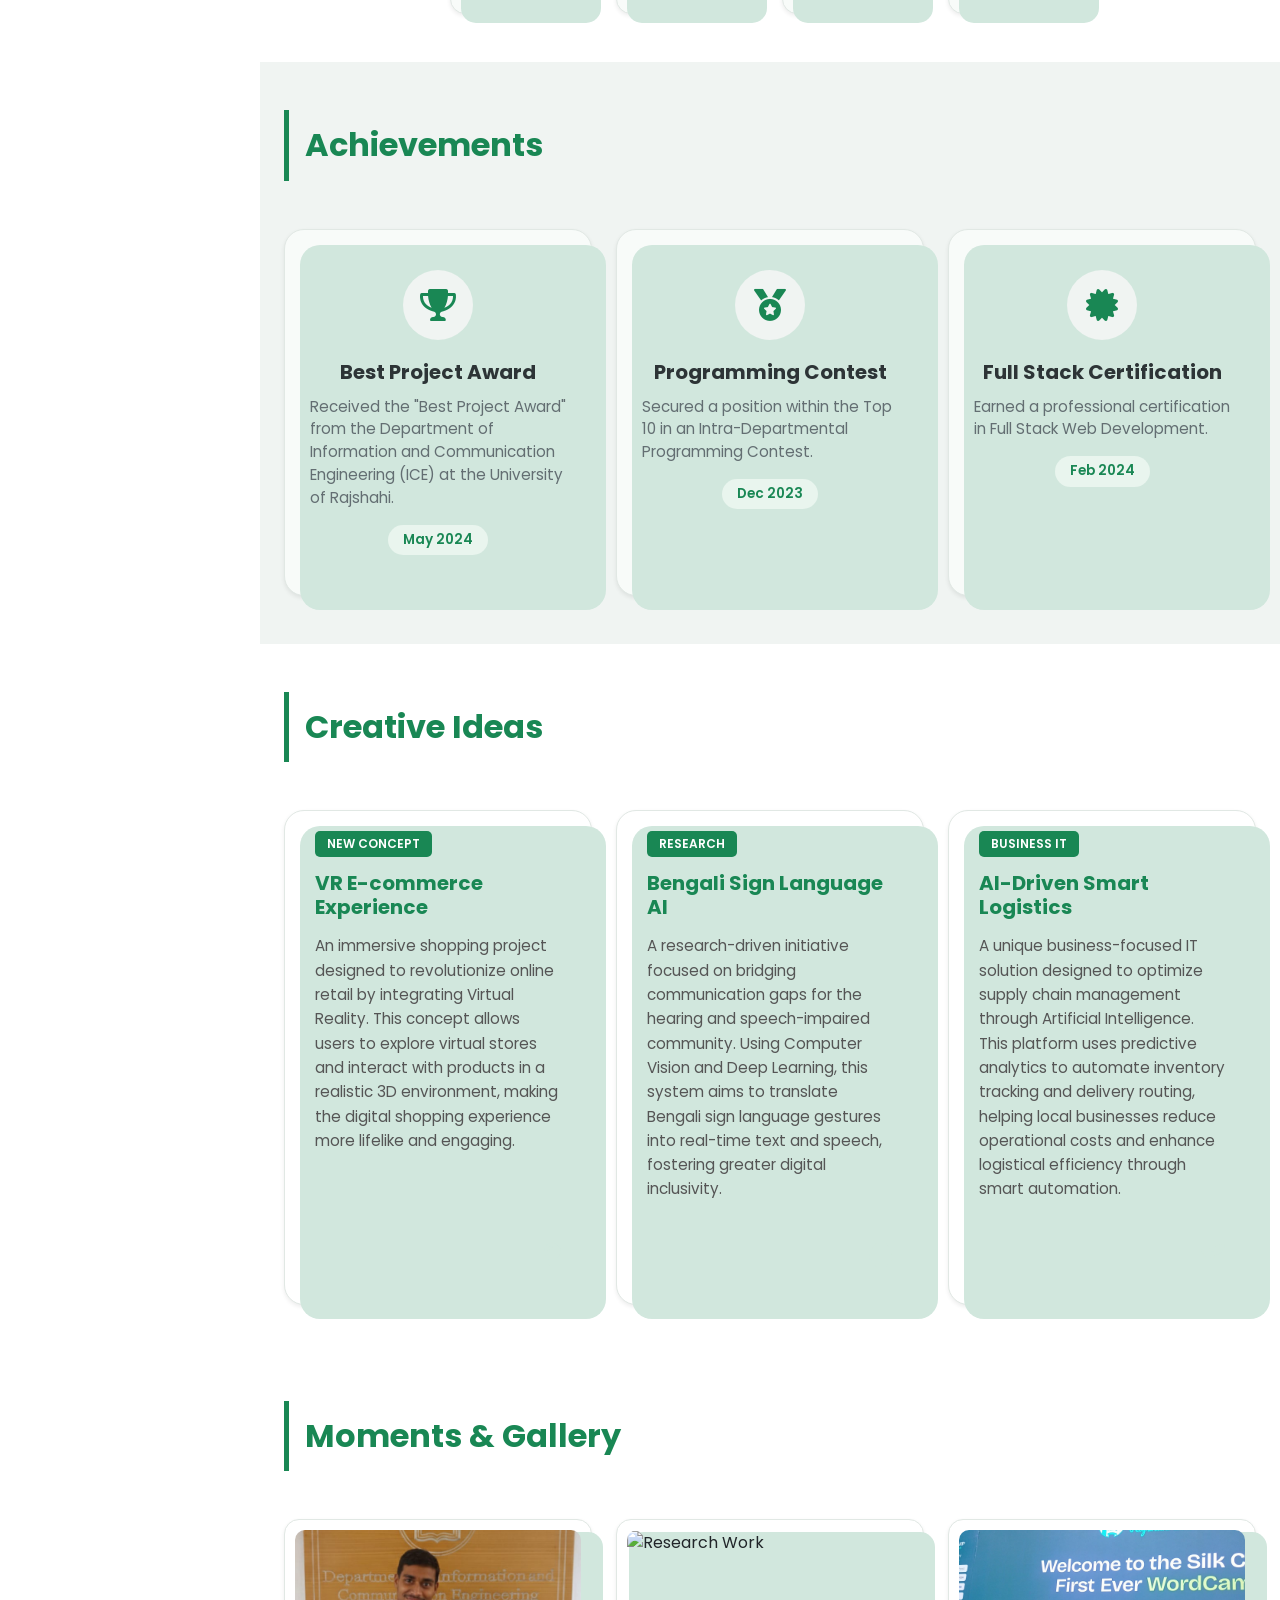
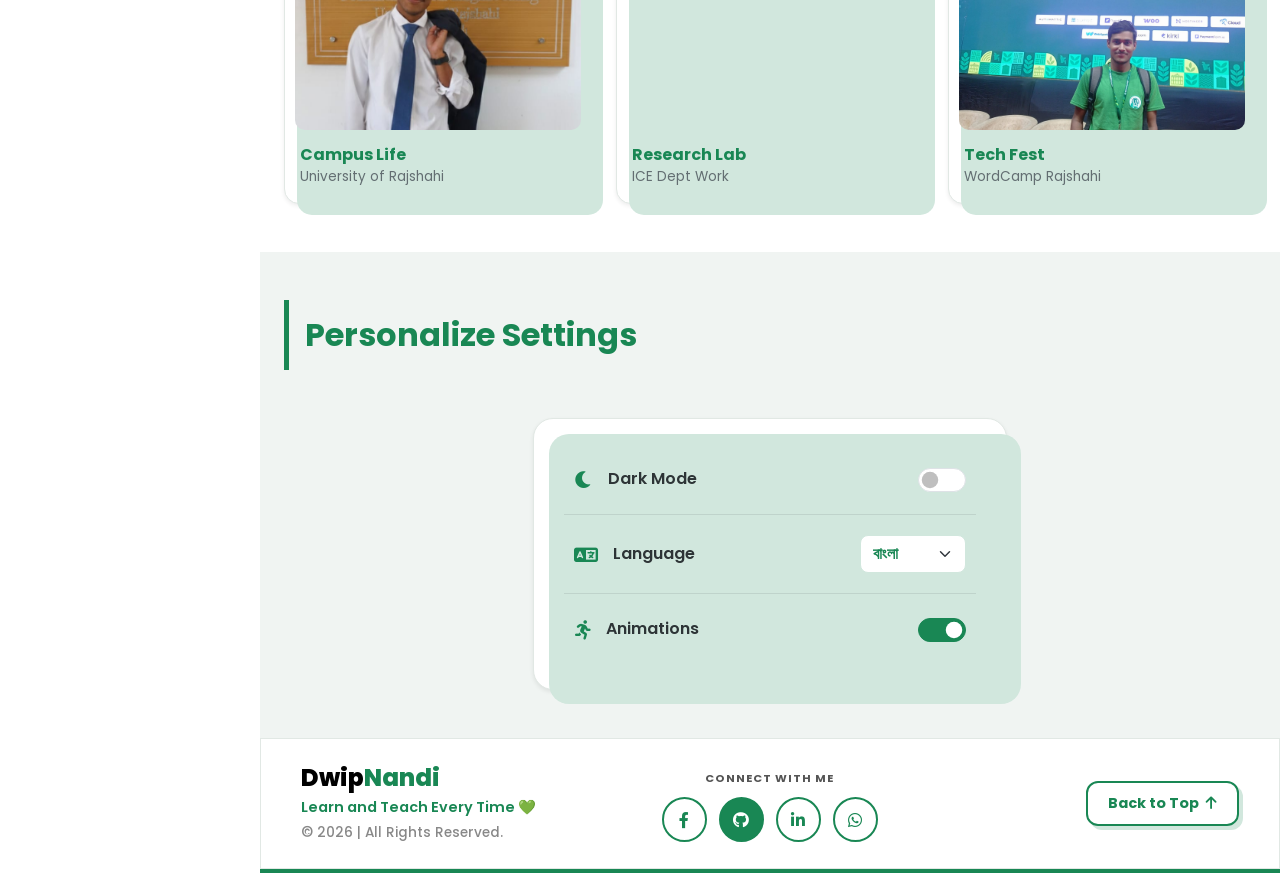
==== commit dec74541: "update project value" ====
--- a/index.html
+++ b/index.html
@@ -88,7 +88,7 @@
             <div class="col-md-4 col-sm-6">
                 <div class="stat-box text-center shadow-sm">
                     <i class="fas fa-tasks text-success mb-2"></i>
-                    <h2 class="counter" data-target="5">0</h2>
+                    <h2 class="counter" data-target="10">0</h2>
                     <p>Projects Completed</p>
                 </div>
             </div>
@@ -183,7 +183,7 @@
                     <div class="d-flex flex-wrap align-items-center justify-content-between gap-2 mt-4 pt-3 border-top">
                         <div class="d-flex align-items-center gap-3">
                             <a href="#" class="info-btn live-btn text-decoration-none">Live Demo</a>
-                            <a href="#" target="_blank" class="text-muted text-decoration-none small">Repository</a>
+                            <a href="https://github.com/dwip-nandi/Stockify" target="_blank" class="text-muted text-decoration-none small">Repository</a>
                         </div>
                         <a href="project-details.html?id=store-management" class="btn btn-outline-success btn-sm px-3 fw-bold">View Project</a>
                     </div>
@@ -211,7 +211,7 @@
                     <div class="d-flex flex-wrap align-items-center justify-content-between gap-2 mt-4 pt-3 border-top">
                         <div class="d-flex align-items-center gap-3">
                             <a href="#" class="info-btn live-btn text-decoration-none">Live Demo</a>
-                            <a href="#" target="_blank" class="text-muted text-decoration-none small">Repository</a>
+                            <a href="https://github.com/dwip-nandi/AI-Interviewer-StudyLab" target="_blank" class="text-muted text-decoration-none small">Repository</a>
                         </div>
                         <a href="project-details.html?id=next-gen-ai-platform" class="btn btn-outline-success btn-sm px-3 fw-bold">View Project</a>
                     </div>
@@ -222,17 +222,23 @@
         <div class="col-md-6 extra-project d-none">
             <div class="card h-100 project-card shadow-sm border-0">
                 <div class="project-img-container">
-                    <img src="images/project3.png" class="card-img-top" alt="Future Project">
+                    <img src="project_img/project3/project3.png" class="card-img-top" alt="Future Project">
                 </div>
                 <div class="card-body p-4">
-                    <h4 class="card-title fw-bold text-dark">Upcoming Project</h4>
-                    <p class="card-text text-muted">তোর নতুন কোনো প্রজেক্টের ডেসক্রিপশন এখানে দিবি।</p>
+                    <h4 class="card-title fw-bold text-dark">Identity Track</h4>
+                    <div class="tech-stacks mb-3">
+                        <span class="stack-item">PHP(OOP)</span>
+                        <span class="stack-item">MYSQL</span>
+                        <span class="stack-item">Bootstrap</span>
+                        <span class="stack-item">JavaScript</span>
+                    </div>
+                    <p class="card-text text-muted">IdentityTrack is a centralized genealogical tracking and heritage preservation ecosystem built with Core PHP and MySQL, heavily anchored on Tree Data Structure mechanics</p>
                     <div class="d-flex flex-wrap align-items-center justify-content-between gap-2 mt-4 pt-3 border-top">
                         <div class="d-flex align-items-center gap-3">
                             <a href="#" class="info-btn live-btn text-decoration-none">Live Demo</a>
-                            <a href="#" target="_blank" class="text-muted text-decoration-none small">Repository</a>
-                        </div>
-                        <a href="project-details.html?id=future-project" class="btn btn-outline-success btn-sm px-3 fw-bold">বিস্তারিত দেখুন</a>
+                            <a href="https://github.com/dwip-nandi/Identity_track" target="_blank" class="text-muted text-decoration-none small">Repository</a>
+                        </div>
+                        <a href="project-details.html?id=identity-track" class="btn btn-outline-success btn-sm px-3 fw-bold">View Project</a>
                     </div>
                 </div>
             </div>
@@ -255,7 +261,7 @@
                     <div class="d-flex flex-wrap align-items-center justify-content-between gap-2 mt-4 pt-3 border-top">
                         <div class="d-flex align-items-center gap-3">
                             <a href="#" class="info-btn live-btn text-decoration-none">Live Demo</a>
-                            <a href="#" target="_blank" class="text-muted text-decoration-none small">Repository</a>
+                            <a href="https://github.com/dwip-nandi/CropFlowERP" target="_blank" class="text-muted text-decoration-none small">Repository</a>
                         </div>
                         <a href="project-details.html?id=corpflow-erp" class="btn btn-outline-success btn-sm px-3 fw-bold">View Project</a>
                     </div>
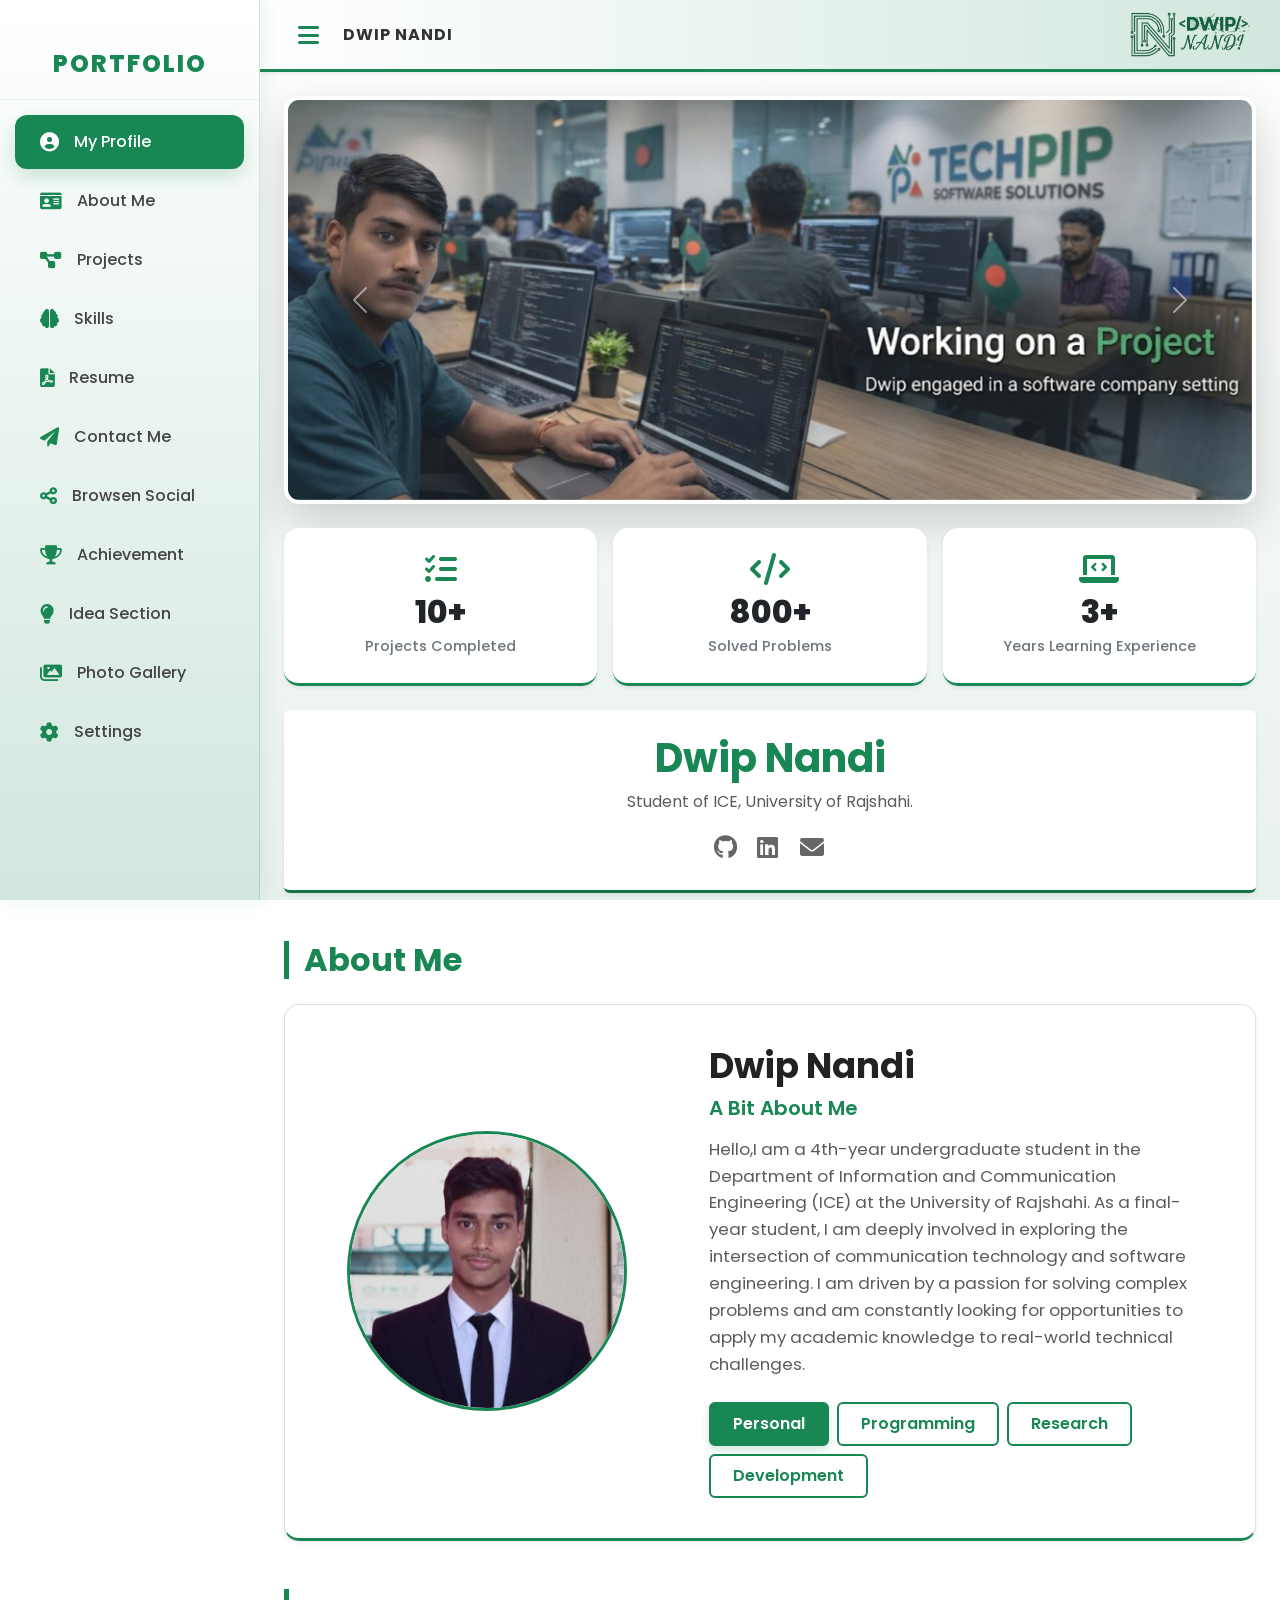
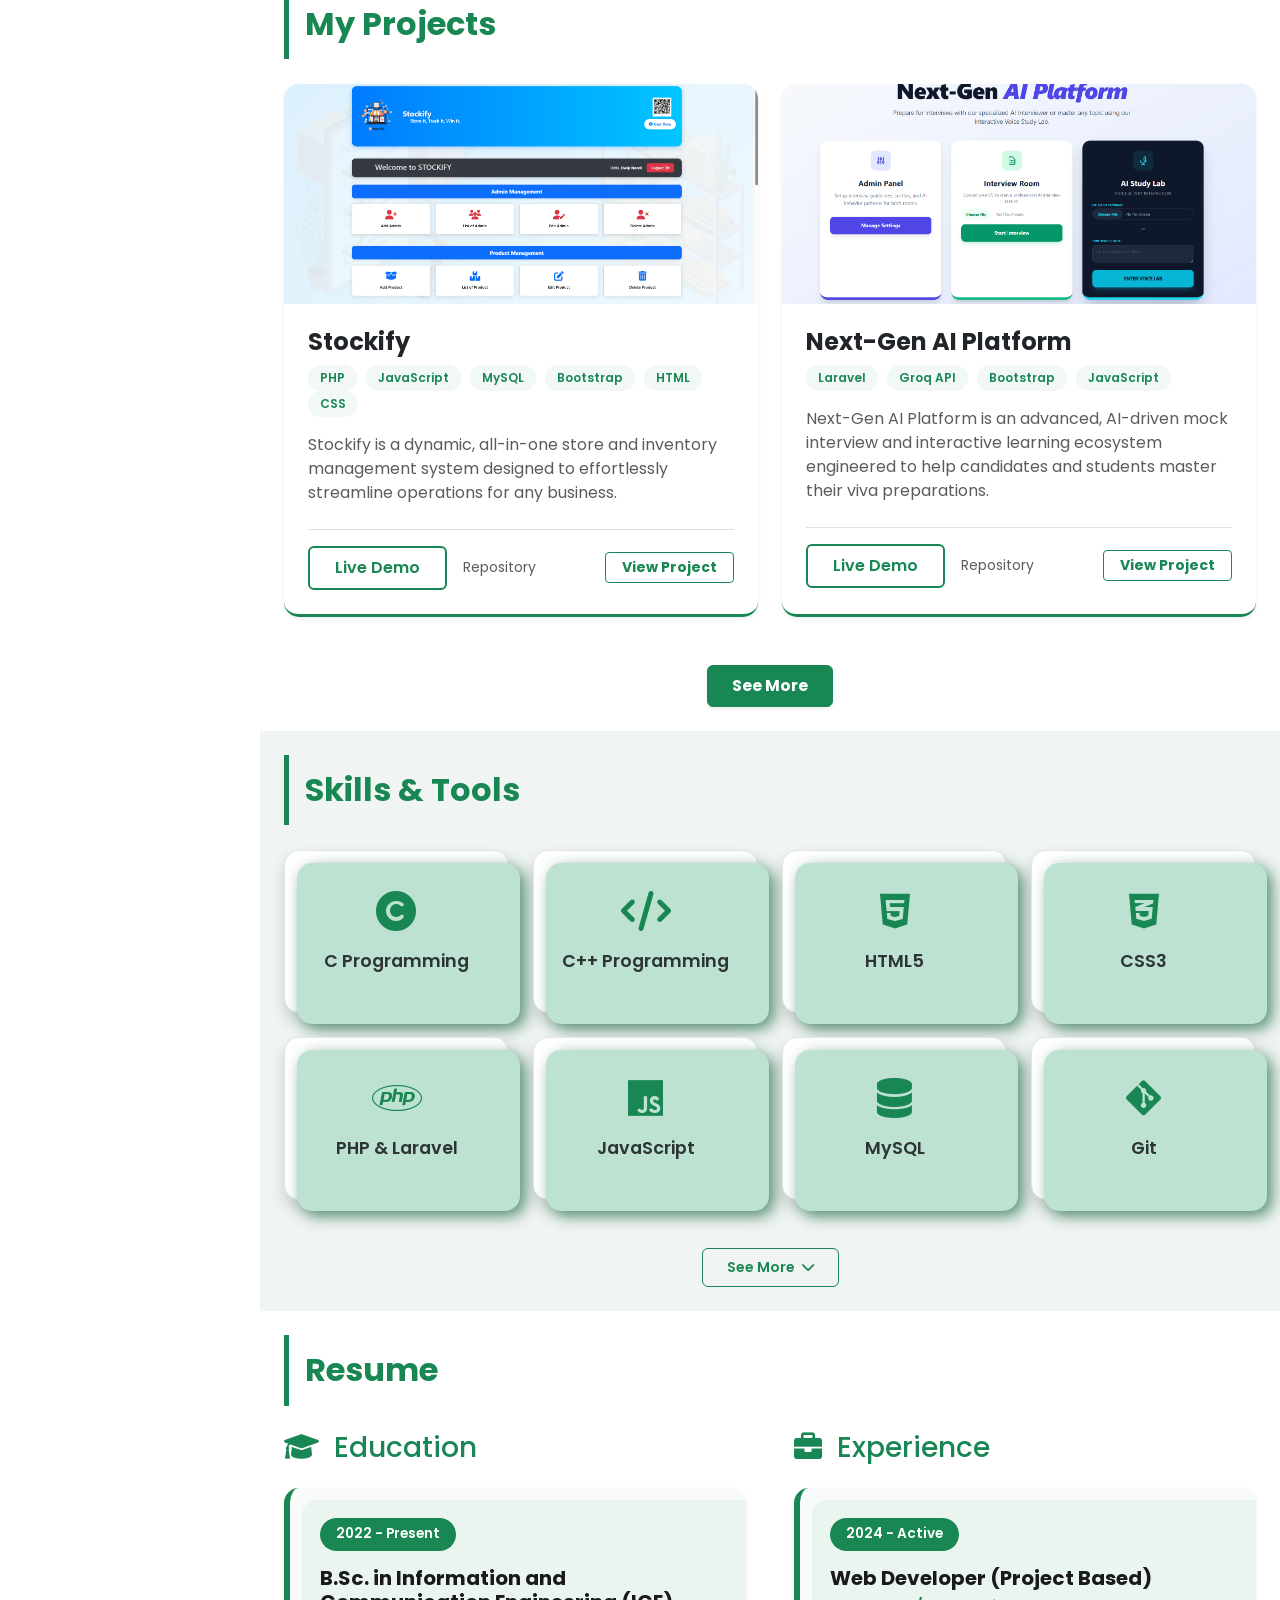
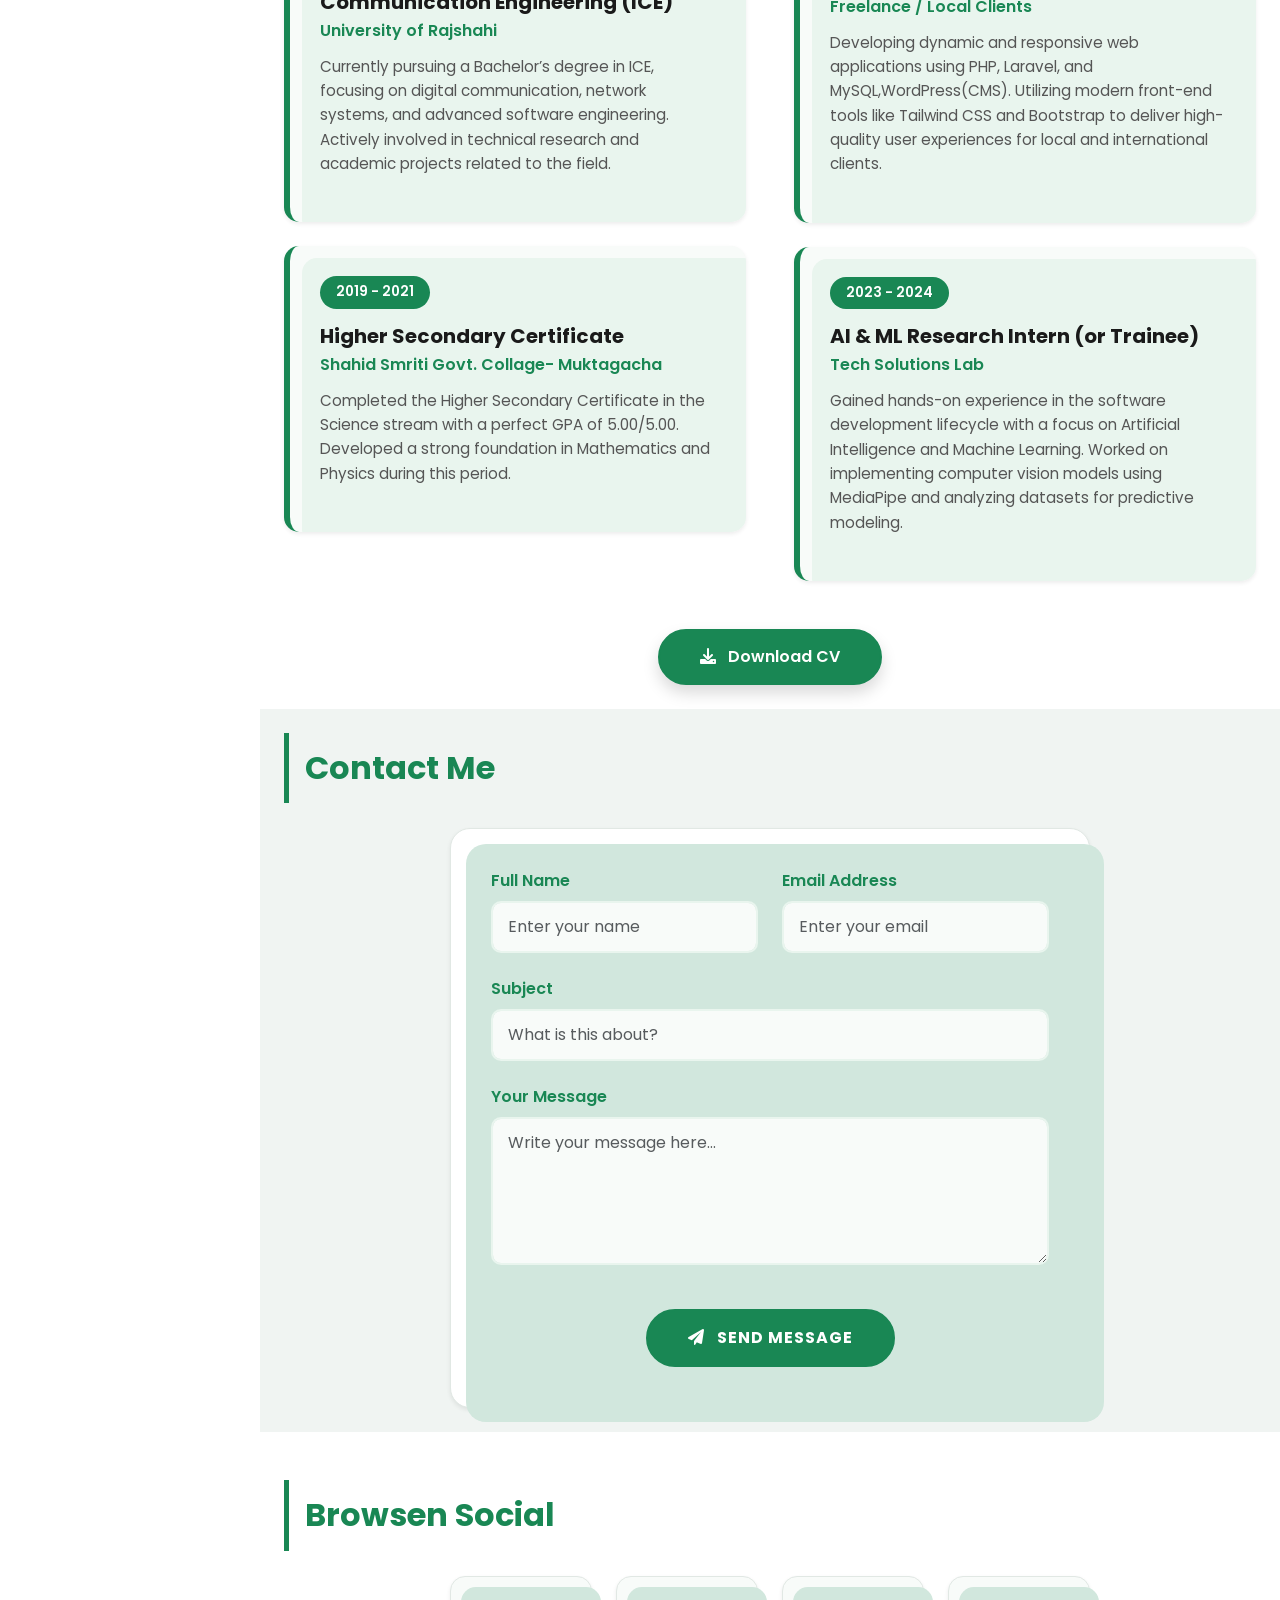
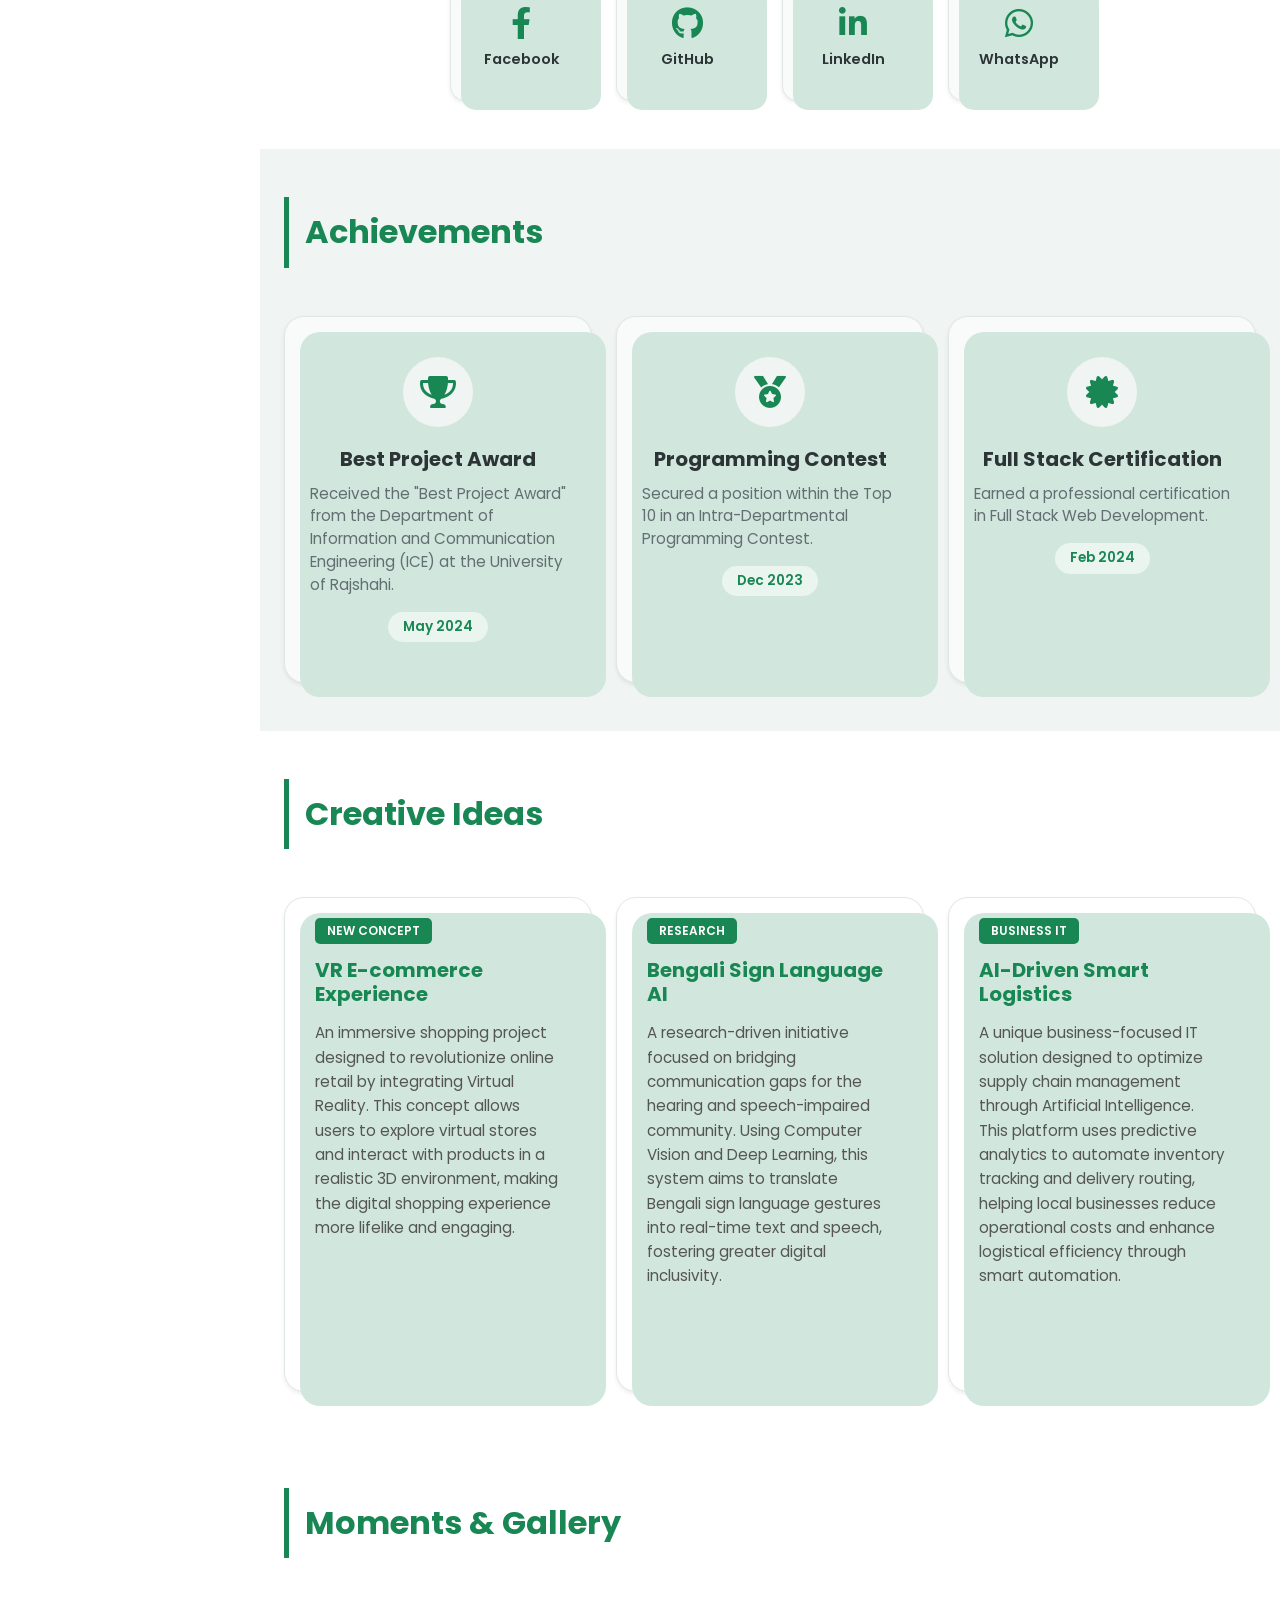
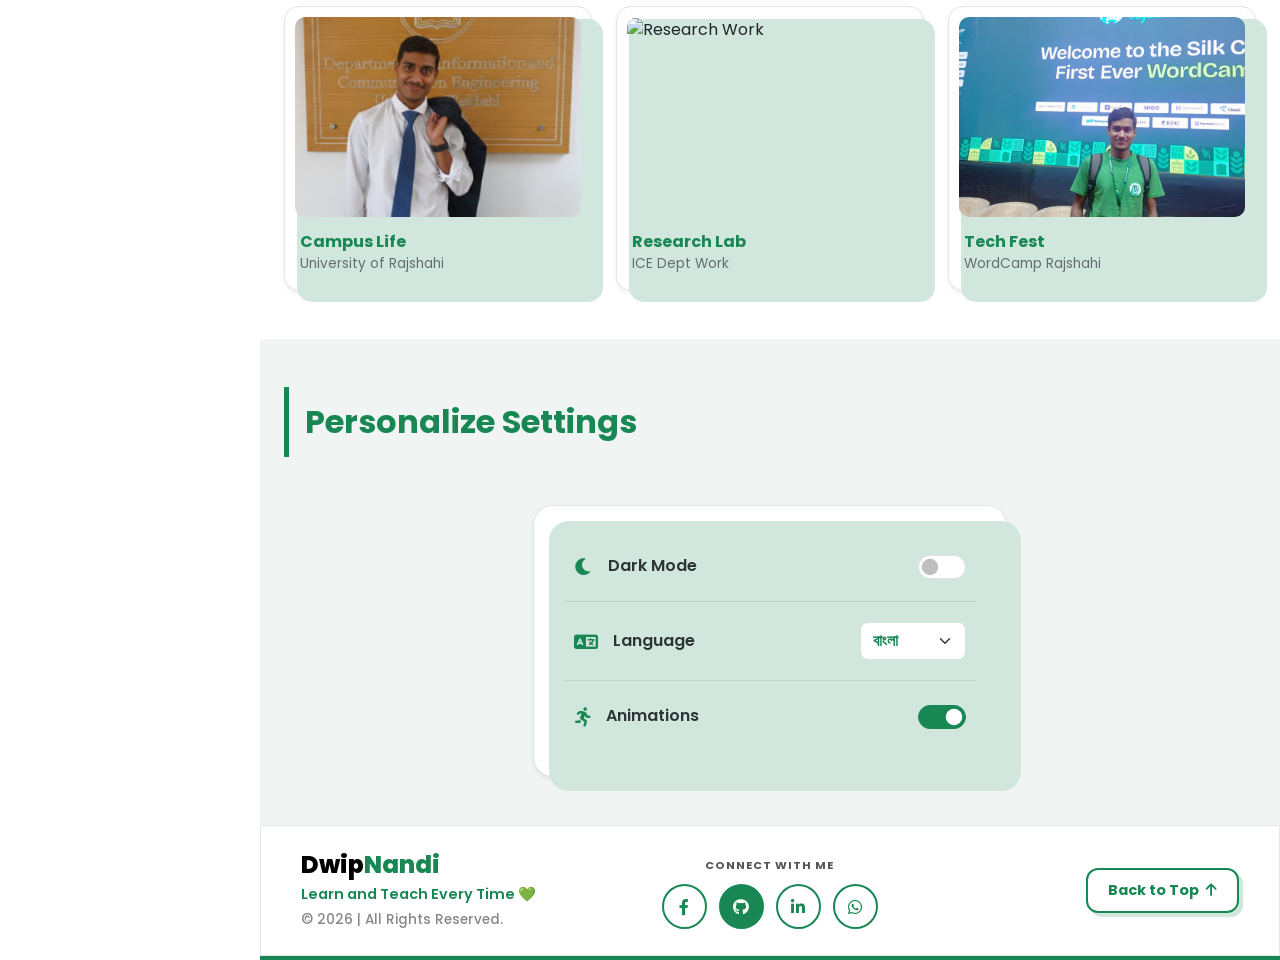
==== commit c5c810cc: "Update MY Skills section" ====
--- a/index.html
+++ b/index.html
@@ -298,66 +298,99 @@
 </section>
 <!-- ---------------------------my skills section---------------------  -->
 <section id="skills" class="p-4">
-
-        <h2 class="section-title p-3">Skills & Tools</h2>
-
-        <div class="row g-4 justify-content-center">
-            <div class="col-6 col-md-3">
-                <div class="skill-card shadow">
-                    <i class="fas fa-copyright skill-icon"></i>
-                    <h5 class="skill-name">C Programming</h5>
-                </div>
-            </div>
-
-            <div class="col-6 col-md-3">
-                <div class="skill-card shadow">
-                    <i class="fas fa-code skill-icon"></i>
-                    <h5 class="skill-name">C++ Programming</h5>
-                </div>
-            </div>
-
-            <div class="col-6 col-md-3">
-                <div class="skill-card shadow">
-                    <i class="fab fa-html5 skill-icon"></i>
-                    <h5 class="skill-name">HTML5</h5>
-                </div>
-            </div>
-
-            <div class="col-6 col-md-3">
-                <div class="skill-card shadow">
-                    <i class="fab fa-css3-alt skill-icon"></i>
-                    <h5 class="skill-name">CSS3</h5>
-                </div>
-            </div>
-
-            <div class="col-6 col-md-3">
-                <div class="skill-card shadow">
-                    <i class="fab fa-php skill-icon"></i>
-                    <h5 class="skill-name">PHP & Laravel</h5>
-                </div>
-            </div>
-
-            <div class="col-6 col-md-3">
-                <div class="skill-card shadow">
-                    <i class="fab fa-js skill-icon"></i>
-                    <h5 class="skill-name">JavaScript</h5>
-                </div>
-            </div>
-
-            <div class="col-6 col-md-3">
-                <div class="skill-card shadow">
-                    <i class="fas fa-database skill-icon"></i>
-                    <h5 class="skill-name">MySQL</h5>
-                </div>
-            </div>
-
-            <div class="col-6 col-md-3">
-                <div class="skill-card shadow">
-                    <i class="fab fa-git-alt skill-icon"></i>
-                    <h5 class="skill-name">Git</h5>
-                </div>
-            </div>
-        </div>
+    <h2 class="section-title p-3">Skills & Tools</h2>
+
+    <div class="row g-4 justify-content-center" id="skills-container">
+        <div class="col-6 col-md-3">
+            <div class="skill-card shadow">
+                <i class="fas fa-copyright skill-icon"></i>
+                <h5 class="skill-name">C Programming</h5>
+            </div>
+        </div>
+
+        <div class="col-6 col-md-3">
+            <div class="skill-card shadow">
+                <i class="fas fa-code skill-icon"></i>
+                <h5 class="skill-name">C++ Programming</h5>
+            </div>
+        </div>
+
+        <div class="col-6 col-md-3">
+            <div class="skill-card shadow">
+                <i class="fab fa-html5 skill-icon"></i>
+                <h5 class="skill-name">HTML5</h5>
+            </div>
+        </div>
+
+        <div class="col-6 col-md-3">
+            <div class="skill-card shadow">
+                <i class="fab fa-css3-alt skill-icon"></i>
+                <h5 class="skill-name">CSS3</h5>
+            </div>
+        </div>
+
+        <div class="col-6 col-md-3">
+            <div class="skill-card shadow">
+                <i class="fab fa-php skill-icon"></i>
+                <h5 class="skill-name">PHP & Laravel</h5>
+            </div>
+        </div>
+
+        <div class="col-6 col-md-3">
+            <div class="skill-card shadow">
+                <i class="fab fa-js skill-icon"></i>
+                <h5 class="skill-name">JavaScript</h5>
+            </div>
+        </div>
+
+        <div class="col-6 col-md-3">
+            <div class="skill-card shadow">
+                <i class="fas fa-database skill-icon"></i>
+                <h5 class="skill-name">MySQL</h5>
+            </div>
+        </div>
+
+        <div class="col-6 col-md-3">
+            <div class="skill-card shadow">
+                <i class="fab fa-git-alt skill-icon"></i>
+                <h5 class="skill-name">Git</h5>
+            </div>
+        </div>
+
+        <div class="col-6 col-md-3 extra-skill d-none">
+            <div class="skill-card shadow">
+                <i class="fab fa-python skill-icon"></i>
+                <h5 class="skill-name">Python</h5>
+            </div>
+        </div>
+
+        <div class="col-6 col-md-3 extra-skill d-none">
+            <div class="skill-card shadow">
+                <i class="fab fa-bootstrap skill-icon"></i>
+                <h5 class="skill-name">Bootstrap</h5>
+            </div>
+        </div>
+
+        <div class="col-6 col-md-3 extra-skill d-none">
+            <div class="skill-card shadow">
+                <i class="fab fa-wordpress skill-icon"></i>
+                <h5 class="skill-name">WordPress</h5>
+            </div>
+        </div>
+
+        <div class="col-6 col-md-3 extra-skill d-none">
+            <div class="skill-card shadow">
+               <i class="fab fa-java skill-icon"></i>
+               <h5 class="skill-name">Java</h5>
+            </div>
+        </div>
+    </div>
+
+    <div class="text-center mt-5">
+        <button id="skills-toggle-btn" class="btn btn-sm px-4 py-2" style="border-color: #198754; color: #198754; font-weight: 600; border-radius: 6px; transition: all 0.3s ease-in-out;">
+            See More <i class="fas fa-chevron-down ms-1"></i>
+        </button>
+    </div>
 </section>
 <!-- -----------------------------------------resume section------------------ -->
 <section id="resume" class="p-4">
@@ -727,6 +760,7 @@
     <script type="text/javascript" src="https://cdn.jsdelivr.net/npm/@emailjs/browser@4/dist/email.min.js"></script>
     <script src="contact_form.js"></script>
     <script src="js/project_see_more.js"></script>
+    <script src="js/slills_see_more.js"></script>
     <script src="script.js"></script>
 </body>
 </html>
--- a/style.css
+++ b/style.css
@@ -488,7 +488,6 @@
 }
 
 /*  --------------------------  my projects----------------------- */
-/* প্রজেক্ট কার্ড ডিজাইন */
 .project-card {
     border-radius: 15px;
     overflow: hidden;
@@ -637,7 +636,6 @@
         display: none; /* মোবাইলে ক্লিন লুকের জন্য স্ট্যাক অফ */
     }
 }
-
 /* -----------------------------resume section-------------------------- */
 /* রেজুমে সেকশন ব্যাকগ্রাউন্ড */
 #resume {
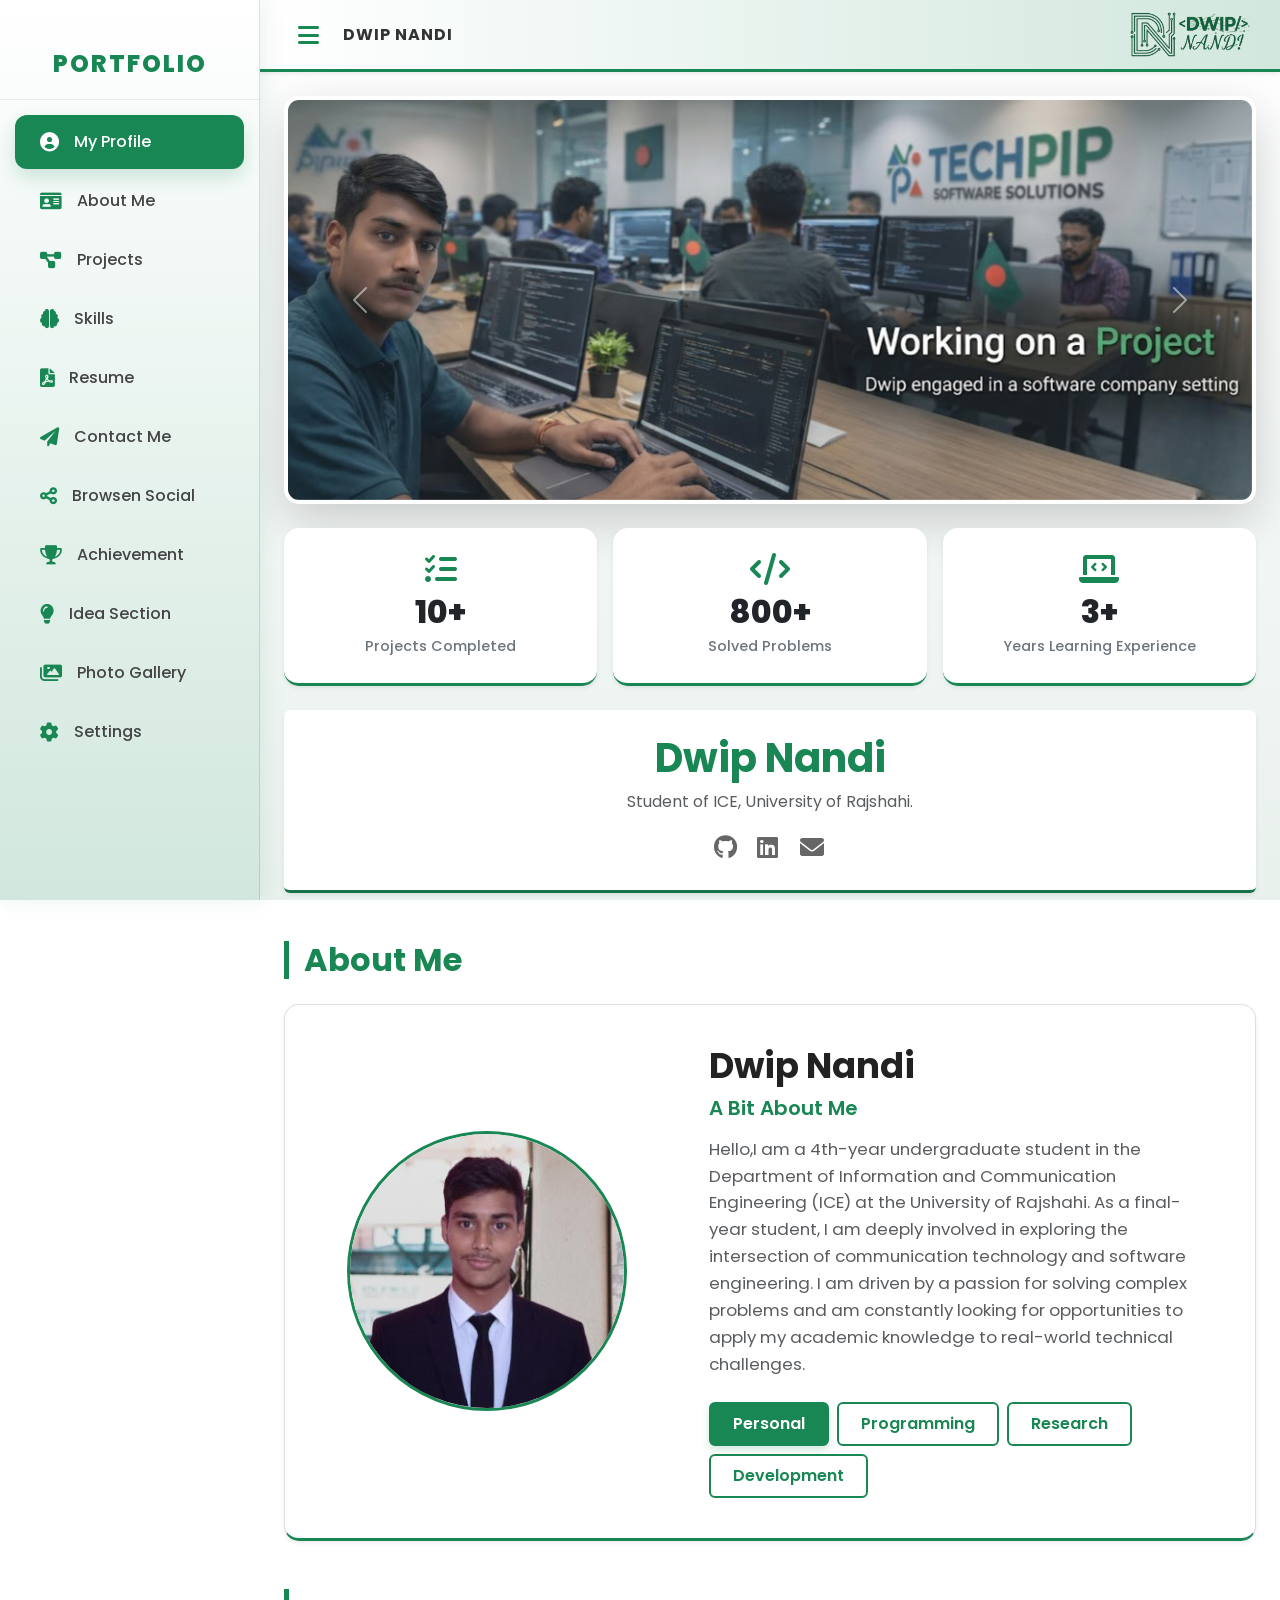
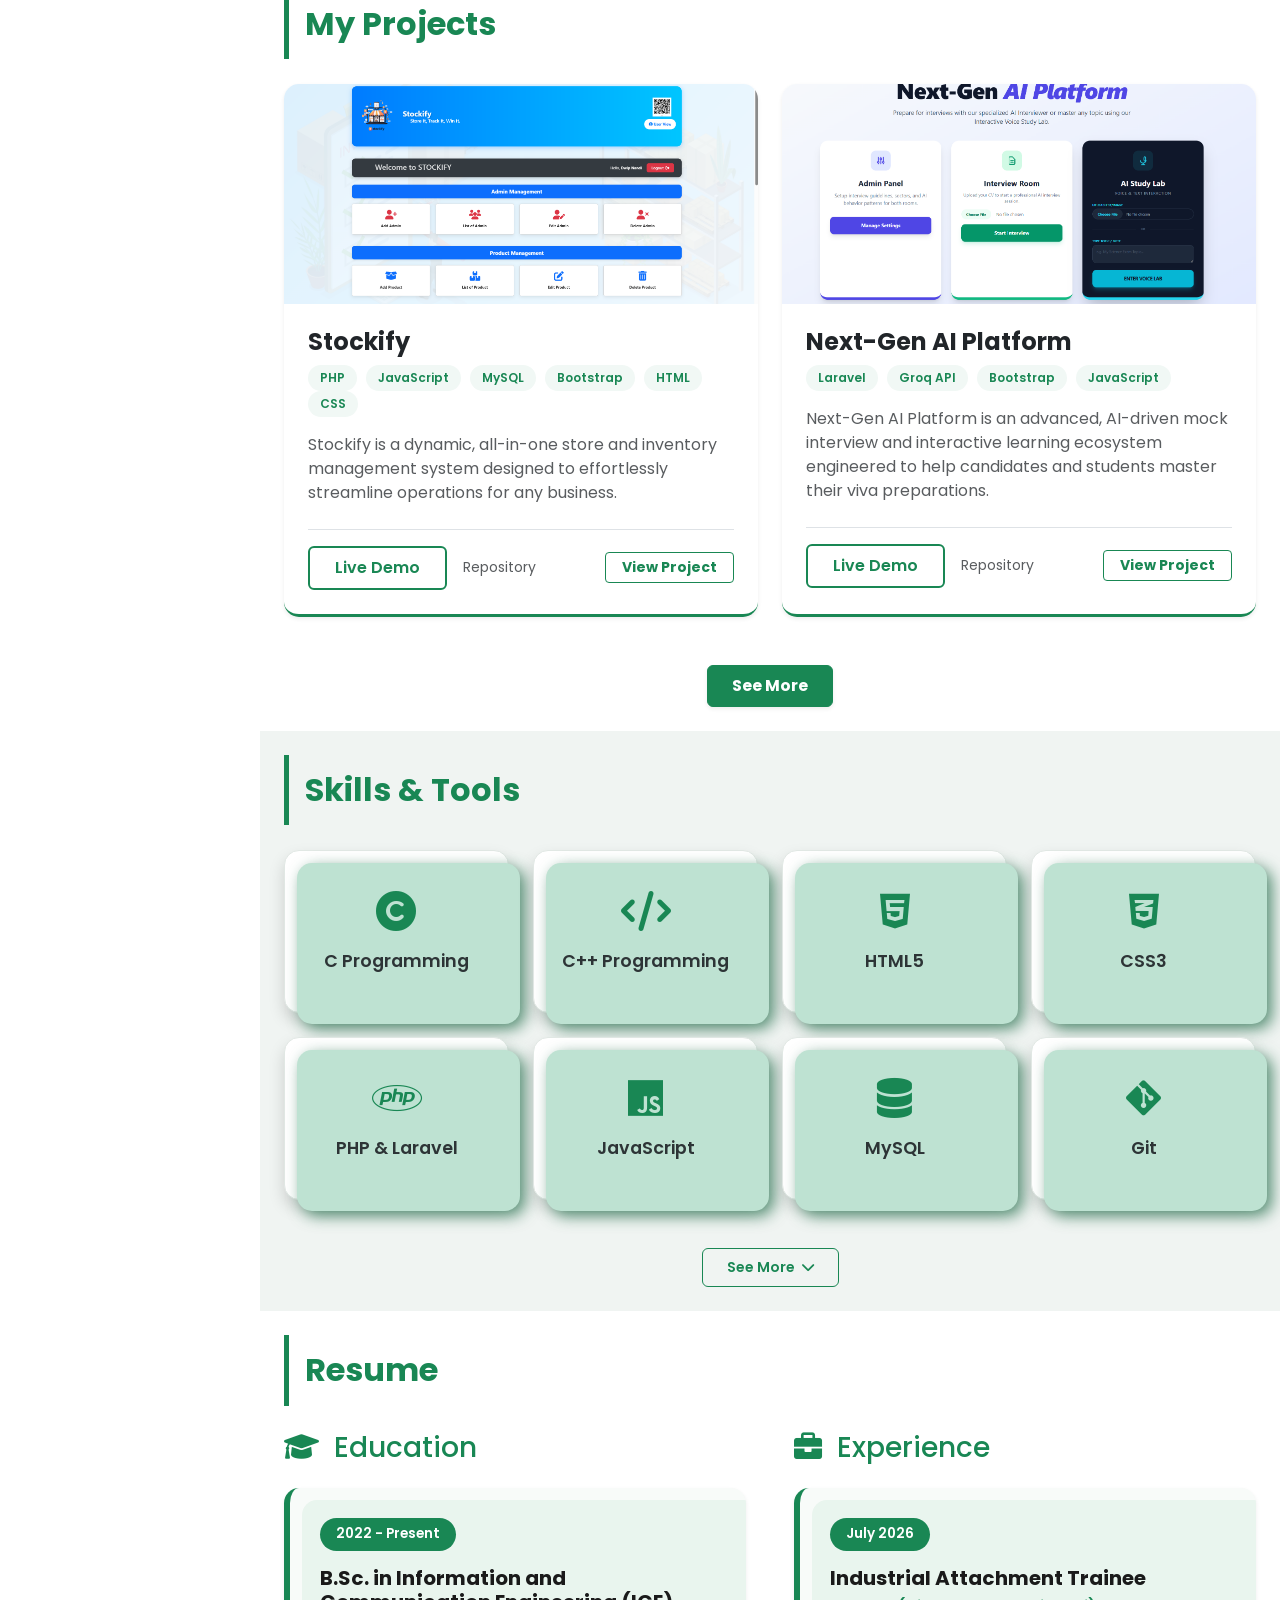
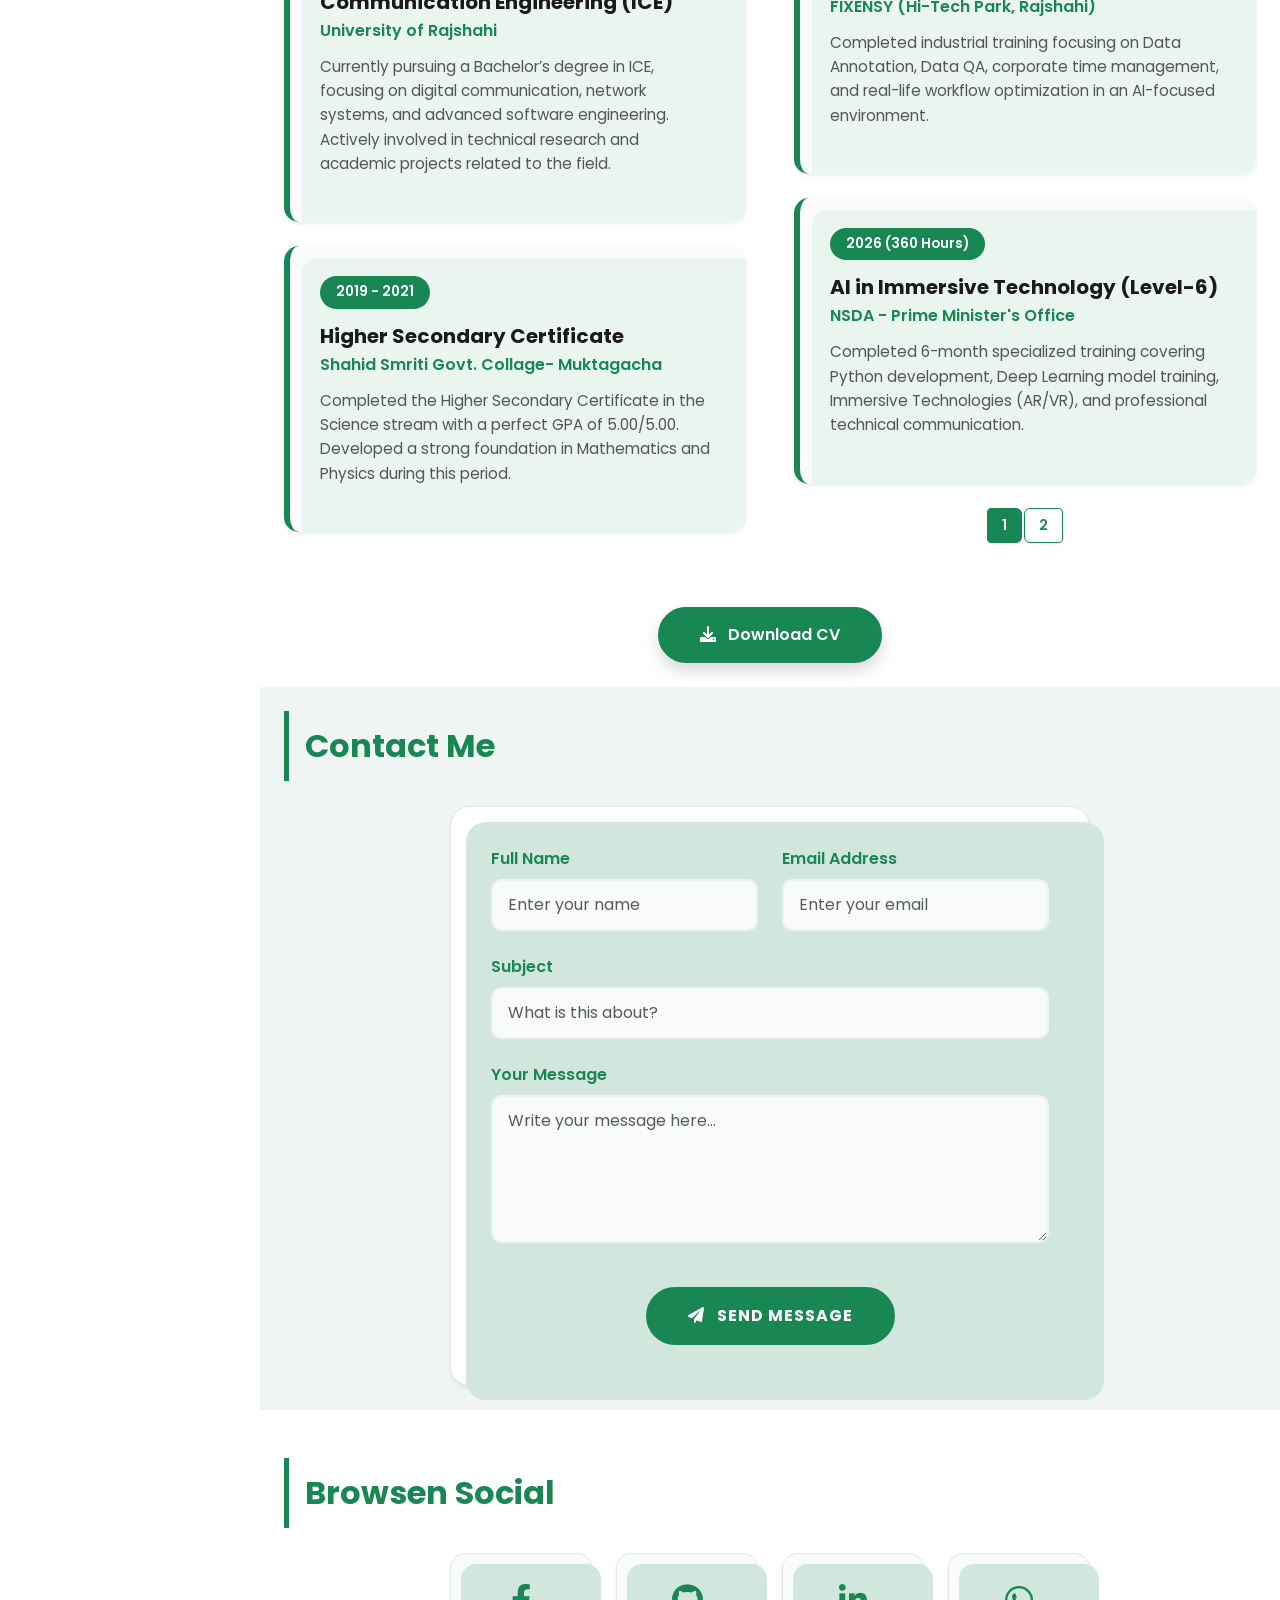
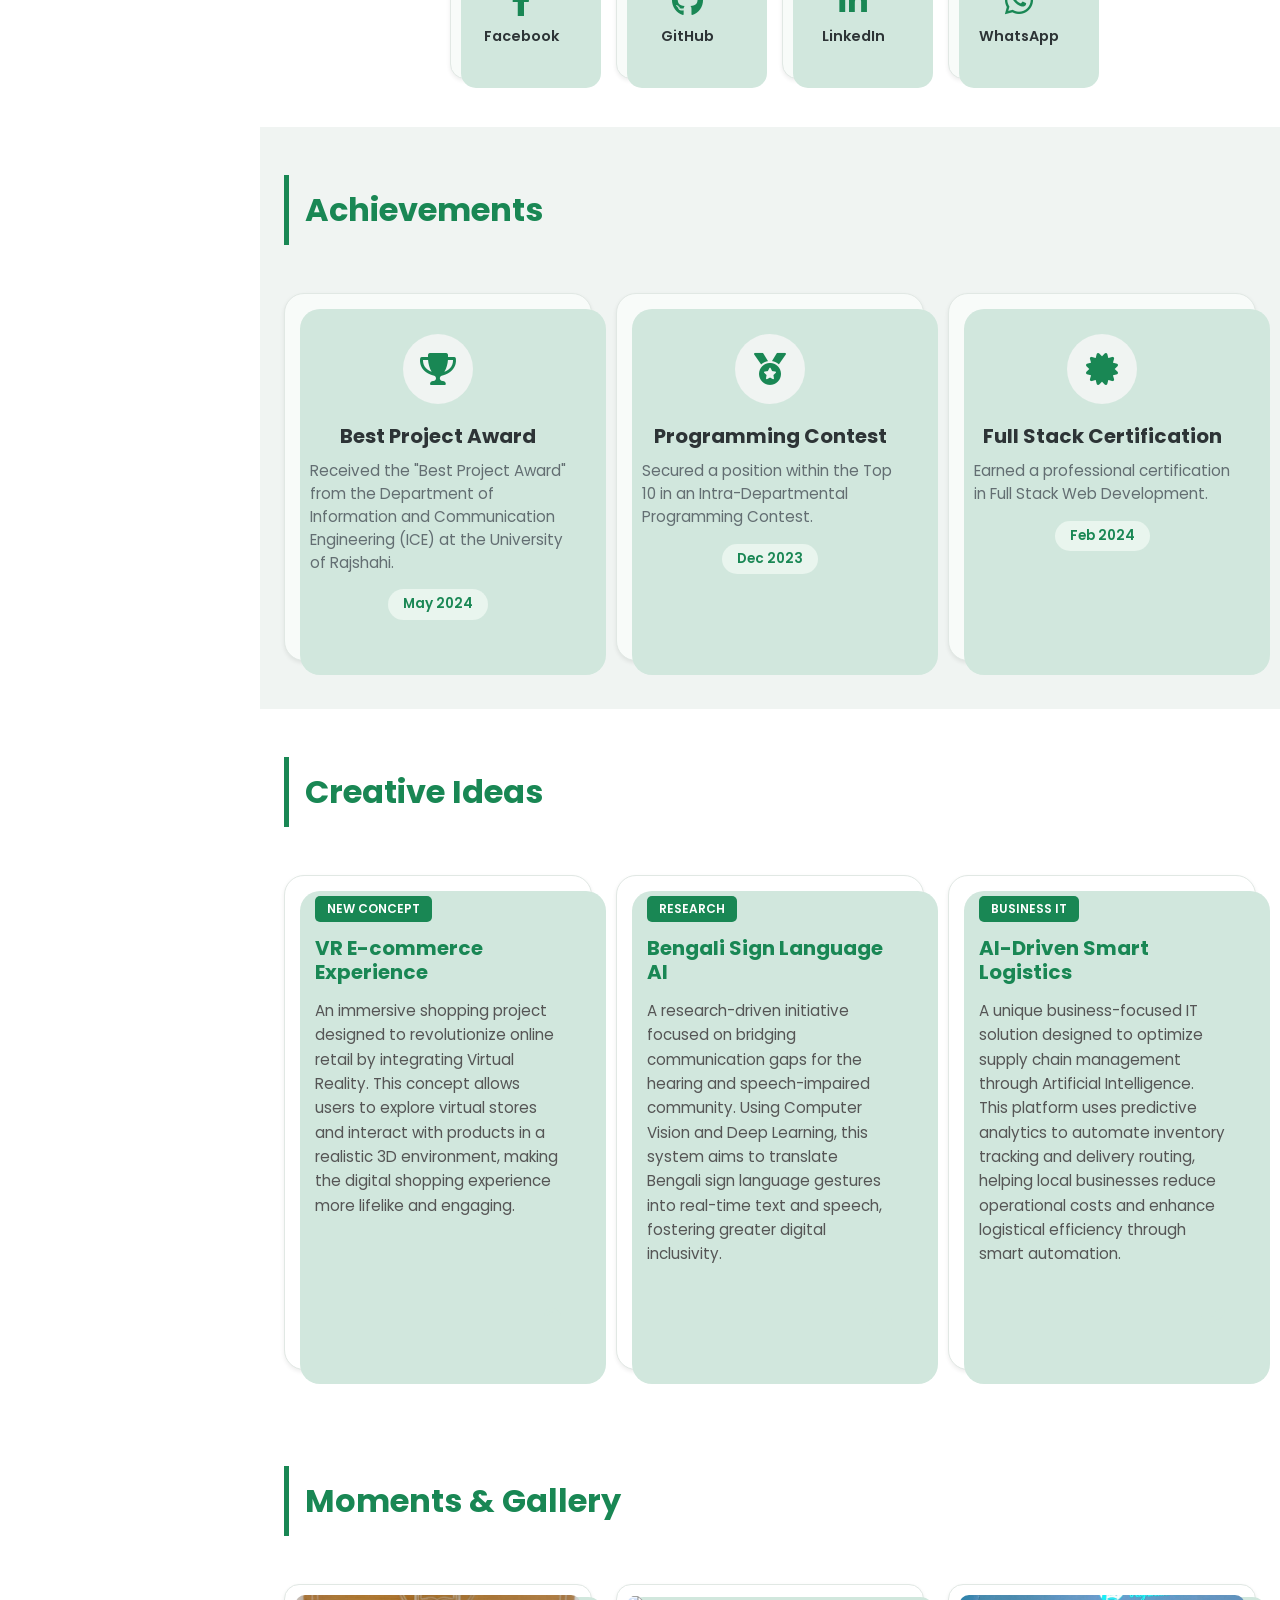
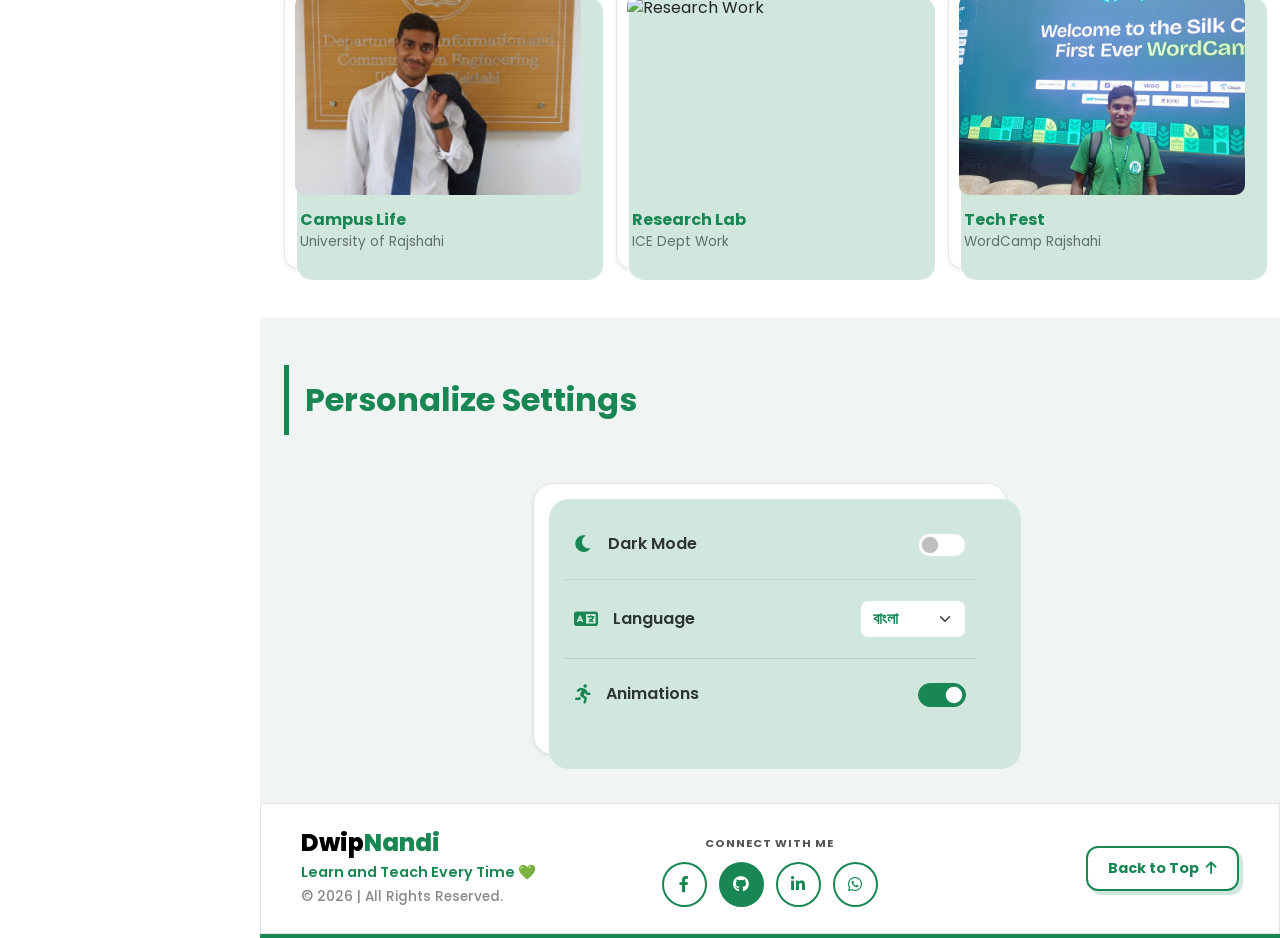
==== commit 26d625c1: "Update new Experience" ====
--- a/index.html
+++ b/index.html
@@ -394,43 +394,64 @@
 </section>
 <!-- -----------------------------------------resume section------------------ -->
 <section id="resume" class="p-4">
-        <h2 class="section-title p-3">Resume</h2>
-
-        <div class="row g-5">
-            <!-- Education Column -->
-            <div class="col-md-6">
-                <h3 class="mb-4" style="color: #198754;"><i class="fas fa-graduation-cap me-2"></i> Education</h3>
-                
-                <!-- Education Card 1 -->
+    <h2 class="section-title p-3">Resume</h2>
+
+    <div class="row g-5">
+        <!-- Education Column (Unchanged) -->
+        <div class="col-md-6">
+            <h3 class="mb-4" style="color: #198754;"><i class="fas fa-graduation-cap me-2"></i> Education</h3>
+            
+            <!-- Education Card 1 -->
+            <div class="resume-card mb-4 shadow-sm">
+                <span class="resume-date">2022 - Present</span>
+                <h5 class="resume-degree">B.Sc. in Information and Communication Engineering (ICE)</h5>
+                <p class="resume-institute">University of Rajshahi</p>
+                <p class="resume-text">Currently pursuing a Bachelor’s degree in ICE, focusing on digital communication, network systems, and advanced software engineering. Actively involved in technical research and academic projects related to the field.</p>
+            </div>
+
+            <!-- Education Card 2 -->
+            <div class="resume-card shadow-sm">
+                <span class="resume-date">2019 - 2021</span>
+                <h5 class="resume-degree">Higher Secondary Certificate</h5>
+                <p class="resume-institute">Shahid Smriti Govt. Collage- Muktagacha </p>
+                <p class="resume-text">Completed the Higher Secondary Certificate in the Science stream with a perfect GPA of 5.00/5.00. Developed a strong foundation in Mathematics and Physics during this period.</p>
+            </div>
+        </div>
+
+        <!-- Experience Column (Updated with New Certifications & Pagination) -->
+        <div class="col-md-6">
+            <h3 class="mb-4" style="color: #198754;"><i class="fas fa-briefcase me-2"></i> Experience</h3>
+            
+            <!-- Page 1 Items (Latest Achievements) -->
+            <div class="exp-page exp-page-1">
+                <!-- New Item 1: Fixensy Industrial Training -->
                 <div class="resume-card mb-4 shadow-sm">
-                    <span class="resume-date">2022 - Present</span>
-                    <h5 class="resume-degree">B.Sc. in Information and Communication Engineering (ICE)</h5>
-                    <p class="resume-institute">University of Rajshahi</p>
-                    <p class="resume-text">Currently pursuing a Bachelor’s degree in ICE, focusing on digital communication, network systems, and advanced software engineering. Actively involved in technical research and academic projects related to the field.</p>
-                </div>
-
-                <!-- Education Card 2 -->
+                    <span class="resume-date">July 2026</span>
+                    <h5 class="resume-degree">Industrial Attachment Trainee</h5>
+                    <p class="resume-institute">FIXENSY (Hi-Tech Park, Rajshahi)</p>
+                    <p class="resume-text">Completed industrial training focusing on Data Annotation, Data QA, corporate time management, and real-life workflow optimization in an AI-focused environment.</p>
+                </div>
+
+                <!-- New Item 2: NSDA Level-6 AI Training -->
                 <div class="resume-card shadow-sm">
-                    <span class="resume-date">2019 - 2021</span>
-                    <h5 class="resume-degree">Higher Secondary Certificate</h5>
-                    <p class="resume-institute">Shahid Smriti Govt. Collage- Muktagacha </p>
-                    <p class="resume-text">Completed the Higher Secondary Certificate in the Science stream with a perfect GPA of 5.00/5.00. Developed a strong foundation in Mathematics and Physics during this period.</p>
-                </div>
-            </div>
-
-            <!-- Experience Column -->
-            <div class="col-md-6">
-                <h3 class="mb-4" style="color: #198754;"><i class="fas fa-briefcase me-2"></i> Experience</h3>
-                
-                <!-- Experience Card 1 -->
+                    <span class="resume-date">2026 (360 Hours)</span>
+                    <h5 class="resume-degree">AI in Immersive Technology (Level-6)</h5>
+                    <p class="resume-institute">NSDA - Prime Minister's Office</p>
+                    <p class="resume-text">Completed 6-month specialized training covering Python development, Deep Learning model training, Immersive Technologies (AR/VR), and professional technical communication.</p>
+                </div>
+            </div>
+
+            <!-- Page 2 Items (Previous Experiences) -->
+            <div class="exp-page exp-page-2 d-none">
+                <!-- Item 3: Web Developer -->
                 <div class="resume-card mb-4 shadow-sm">
                     <span class="resume-date">2024 - Active</span>
                     <h5 class="resume-degree">Web Developer (Project Based)</h5>
                     <p class="resume-institute">Freelance / Local Clients</p>
-                    <p class="resume-text">Developing dynamic and responsive web applications using PHP, Laravel, and MySQL,WordPress(CMS). Utilizing modern front-end tools like Tailwind CSS and Bootstrap to deliver high-quality user experiences for local and international clients.</p>
-                </div>
-
-                <!-- Experience Card 2 -->
+                    <p class="resume-text">Developing dynamic and responsive web applications using PHP, Laravel, and MySQL, WordPress(CMS). Utilizing modern front-end tools like Tailwind CSS and Bootstrap to deliver high-quality user experiences for local and international clients.</p>
+                </div>
+
+                <!-- Item 4: AI & ML Research Intern -->
                 <div class="resume-card shadow-sm">
                     <span class="resume-date">2023 - 2024</span>
                     <h5 class="resume-degree">AI & ML Research Intern (or Trainee)</h5>
@@ -438,14 +459,25 @@
                     <p class="resume-text">Gained hands-on experience in the software development lifecycle with a focus on Artificial Intelligence and Machine Learning. Worked on implementing computer vision models using MediaPipe and analyzing datasets for predictive modeling.</p>
                 </div>
             </div>
-        </div>
-
-        <!-- Download CV Button -->
-        <div class="text-center mt-5">
-            <a href="https://drive.google.com/file/d/1e4uKSXv7GxzXlhFZa64pJRPSwA0h1TLo/view?usp=drive_link" target="_blank" rel="noopener noreferrer"  class="btn btn-resume-download shadow">
-                <i class="fas fa-download me-2"></i> Download CV
-            </a>
-        </div>
+
+            <!-- Pagination Buttons -->
+            <div class="d-flex justify-content-center mt-4">
+                <nav aria-label="Experience Pagination">
+                    <ul class="pagination pagination-sm exp-pagination">
+                        <li class="page-item active"><button class="page-link" onclick="changeExpPage(1)">1</button></li>
+                        <li class="page-item"><button class="page-link" onclick="changeExpPage(2)">2</button></li>
+                    </ul>
+                </nav>
+            </div>
+        </div>
+    </div>
+
+    <!-- Download CV Button -->
+    <div class="text-center mt-5">
+        <a href="https://drive.google.com/file/d/1e4uKSXv7GxzXlhFZa64pJRPSwA0h1TLo/view?usp=drive_link" target="_blank" rel="noopener noreferrer" class="btn btn-resume-download shadow">
+            <i class="fas fa-download me-2"></i> Download CV
+        </a>
+    </div>
 </section>
 <!-- --------------------------contact me section--------------- -->
 <section id="contact" class="p-4" style="background-color: #f0f4f2;">
--- a/style.css
+++ b/style.css
@@ -637,7 +637,6 @@
     }
 }
 /* -----------------------------resume section-------------------------- */
-/* রেজুমে সেকশন ব্যাকগ্রাউন্ড */
 #resume {
     background-color: #ffffff; /* ক্লিন হোয়াইট */
     padding: 80px 0;
@@ -731,8 +730,30 @@
     right: -6px;
     background-color: #146c43; /* পেছনের লেয়ার গাঢ় সবুজ */
 }
-
-/* ডাউনলোড বাটন */
+/* Pagination Styling in the experience section under resume */
+.exp-pagination .page-link {
+    color: #198754;
+    border-color: #198754;
+    font-weight: 600;
+    padding: 6px 14px;
+    border-radius: 6px;
+    margin: 0 3px;
+    box-shadow: none;
+}
+
+.exp-pagination .page-item.active .page-link {
+    background-color: #198754;
+    border-color: #198754;
+    color: #fff;
+}
+
+.exp-pagination .page-link:hover {
+    background-color: #146c43;
+    border-color: #146c43;
+    color: #fff;
+}
+
+/* Downloade button */
 .btn-resume-download {
     background-color: #198754;
     color: #ffffff;
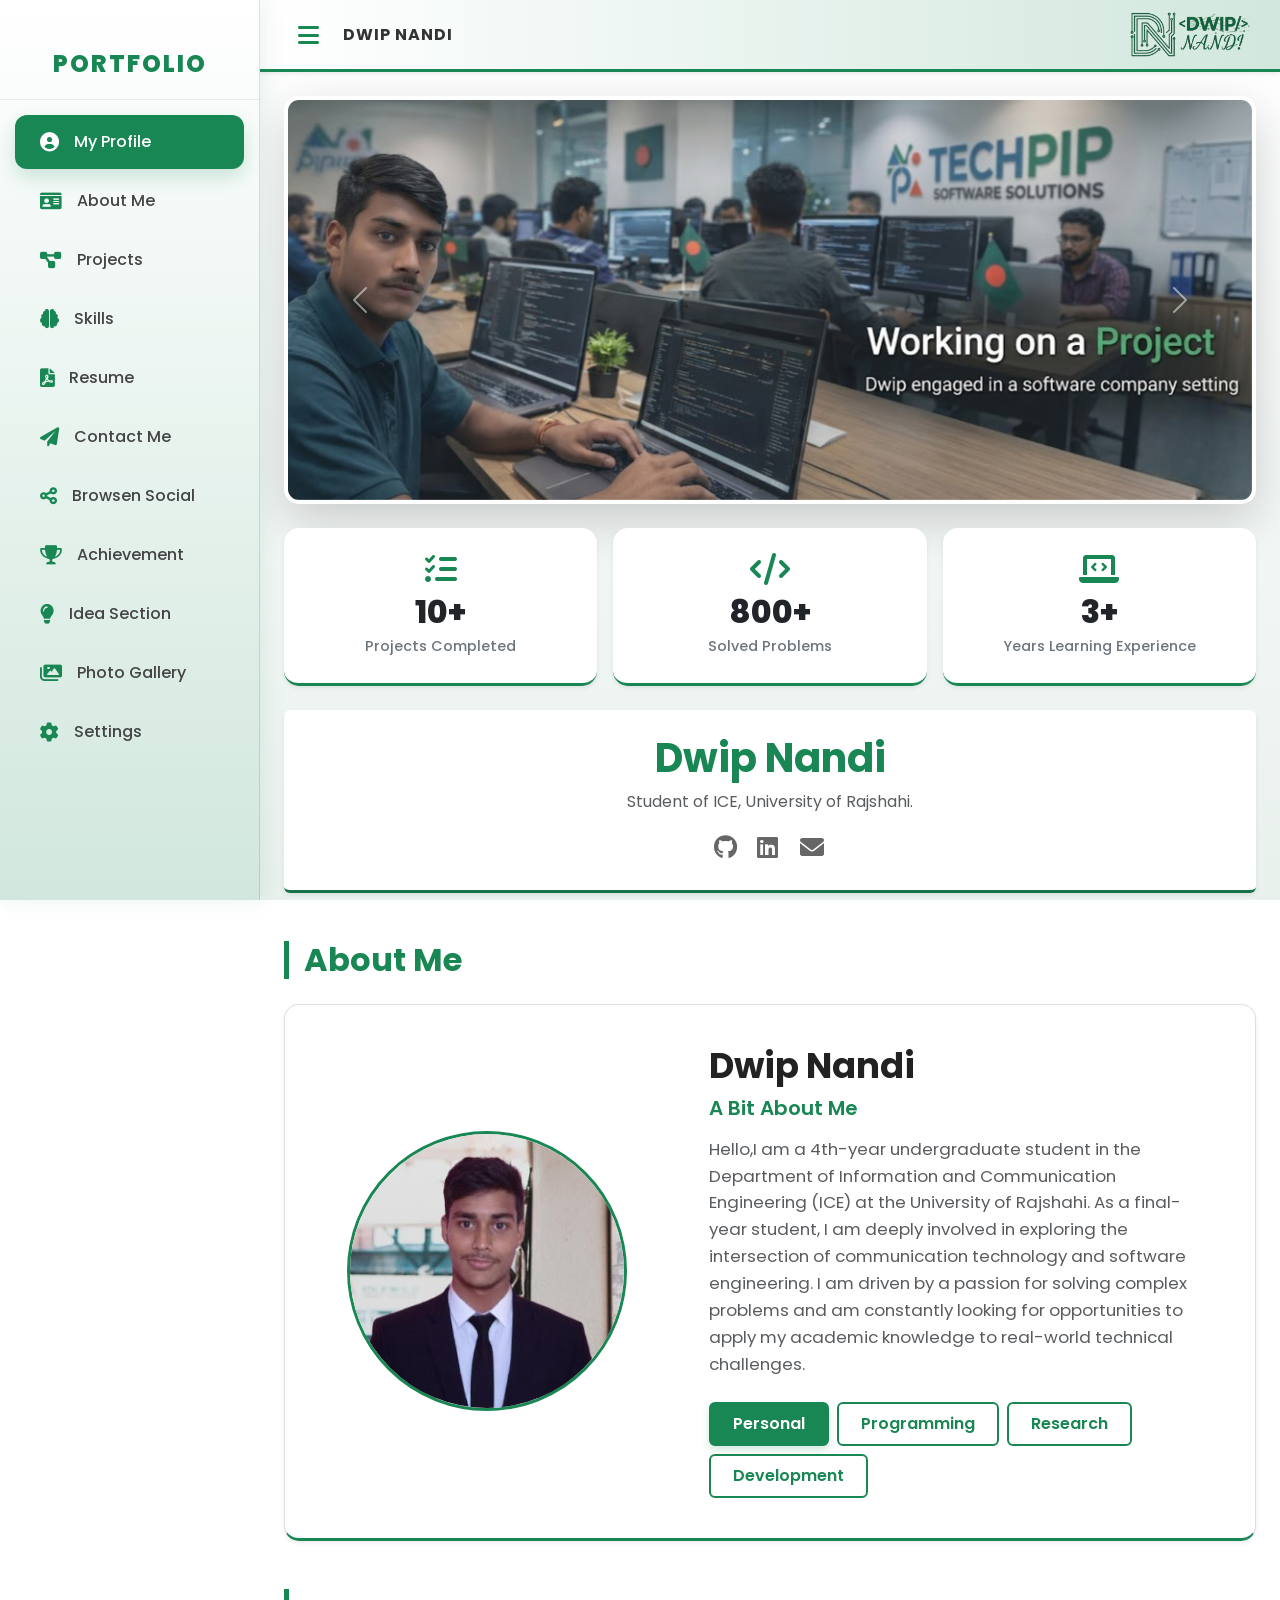
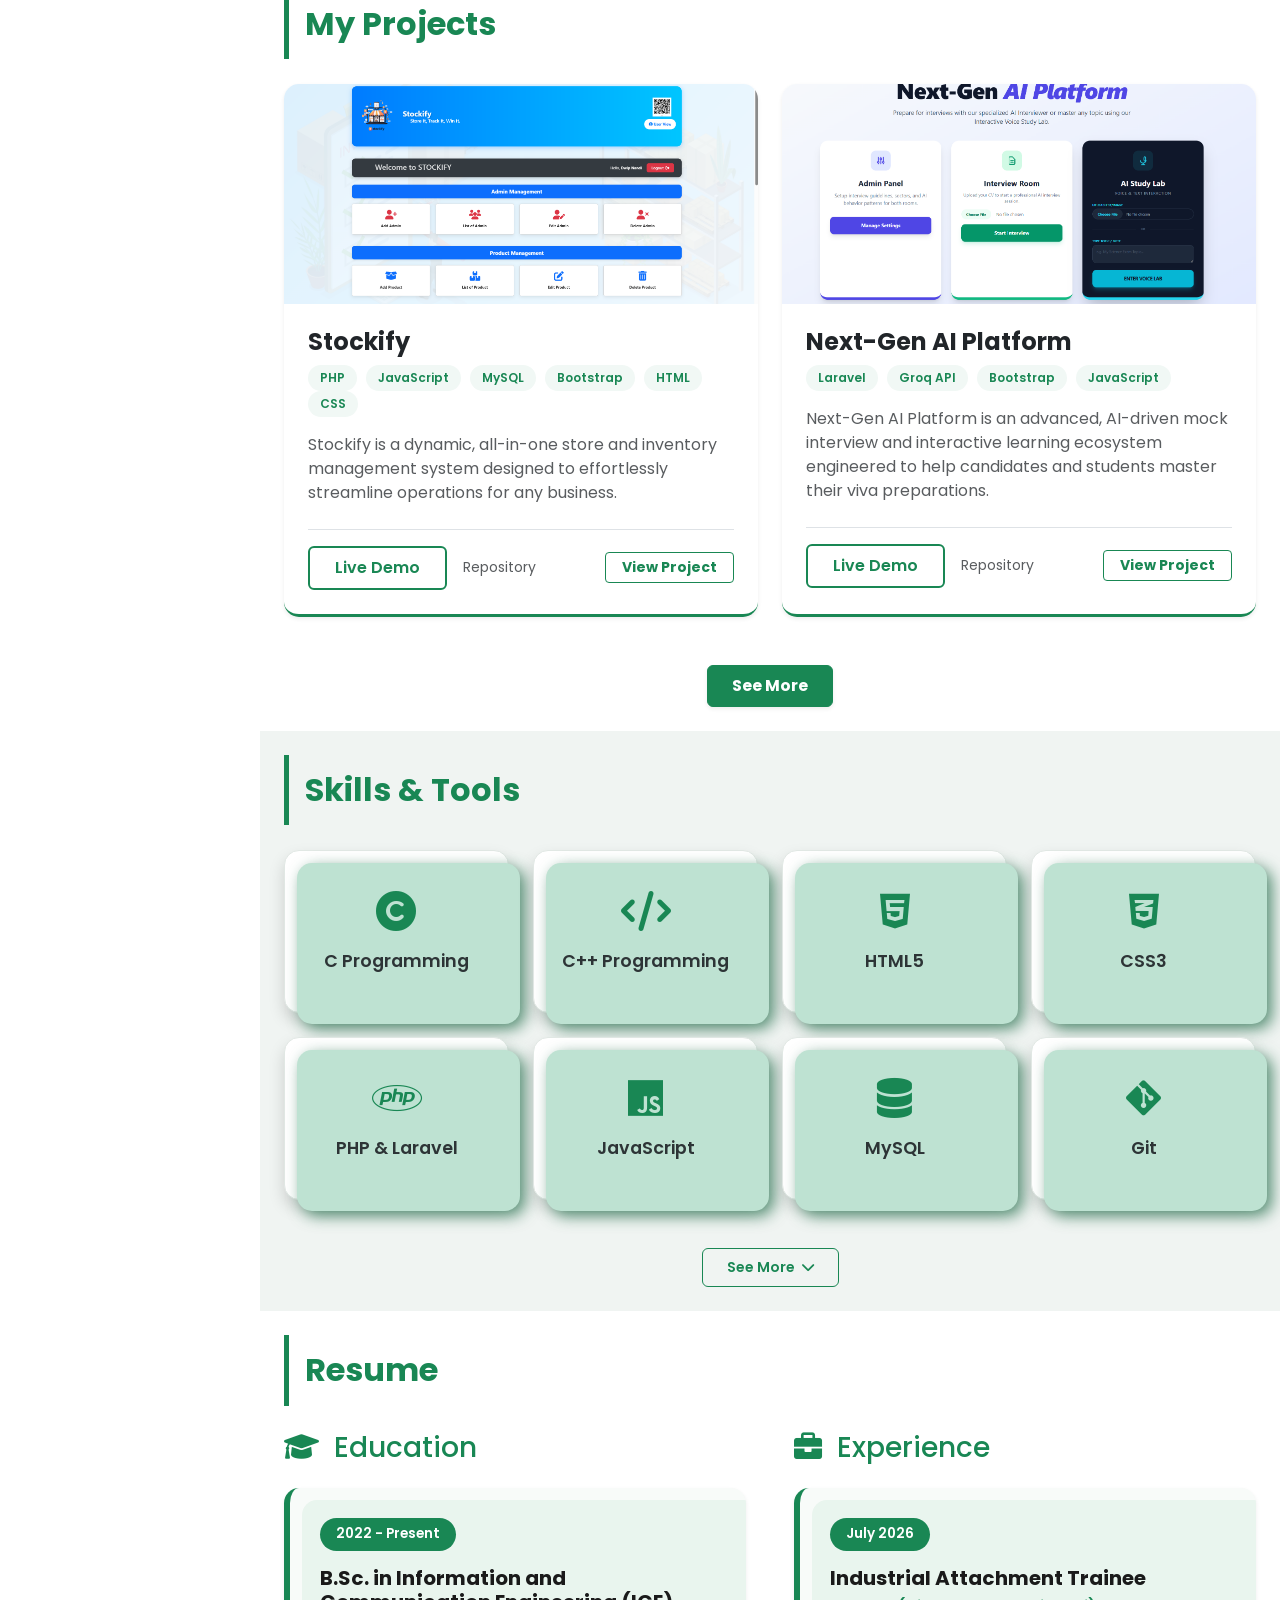
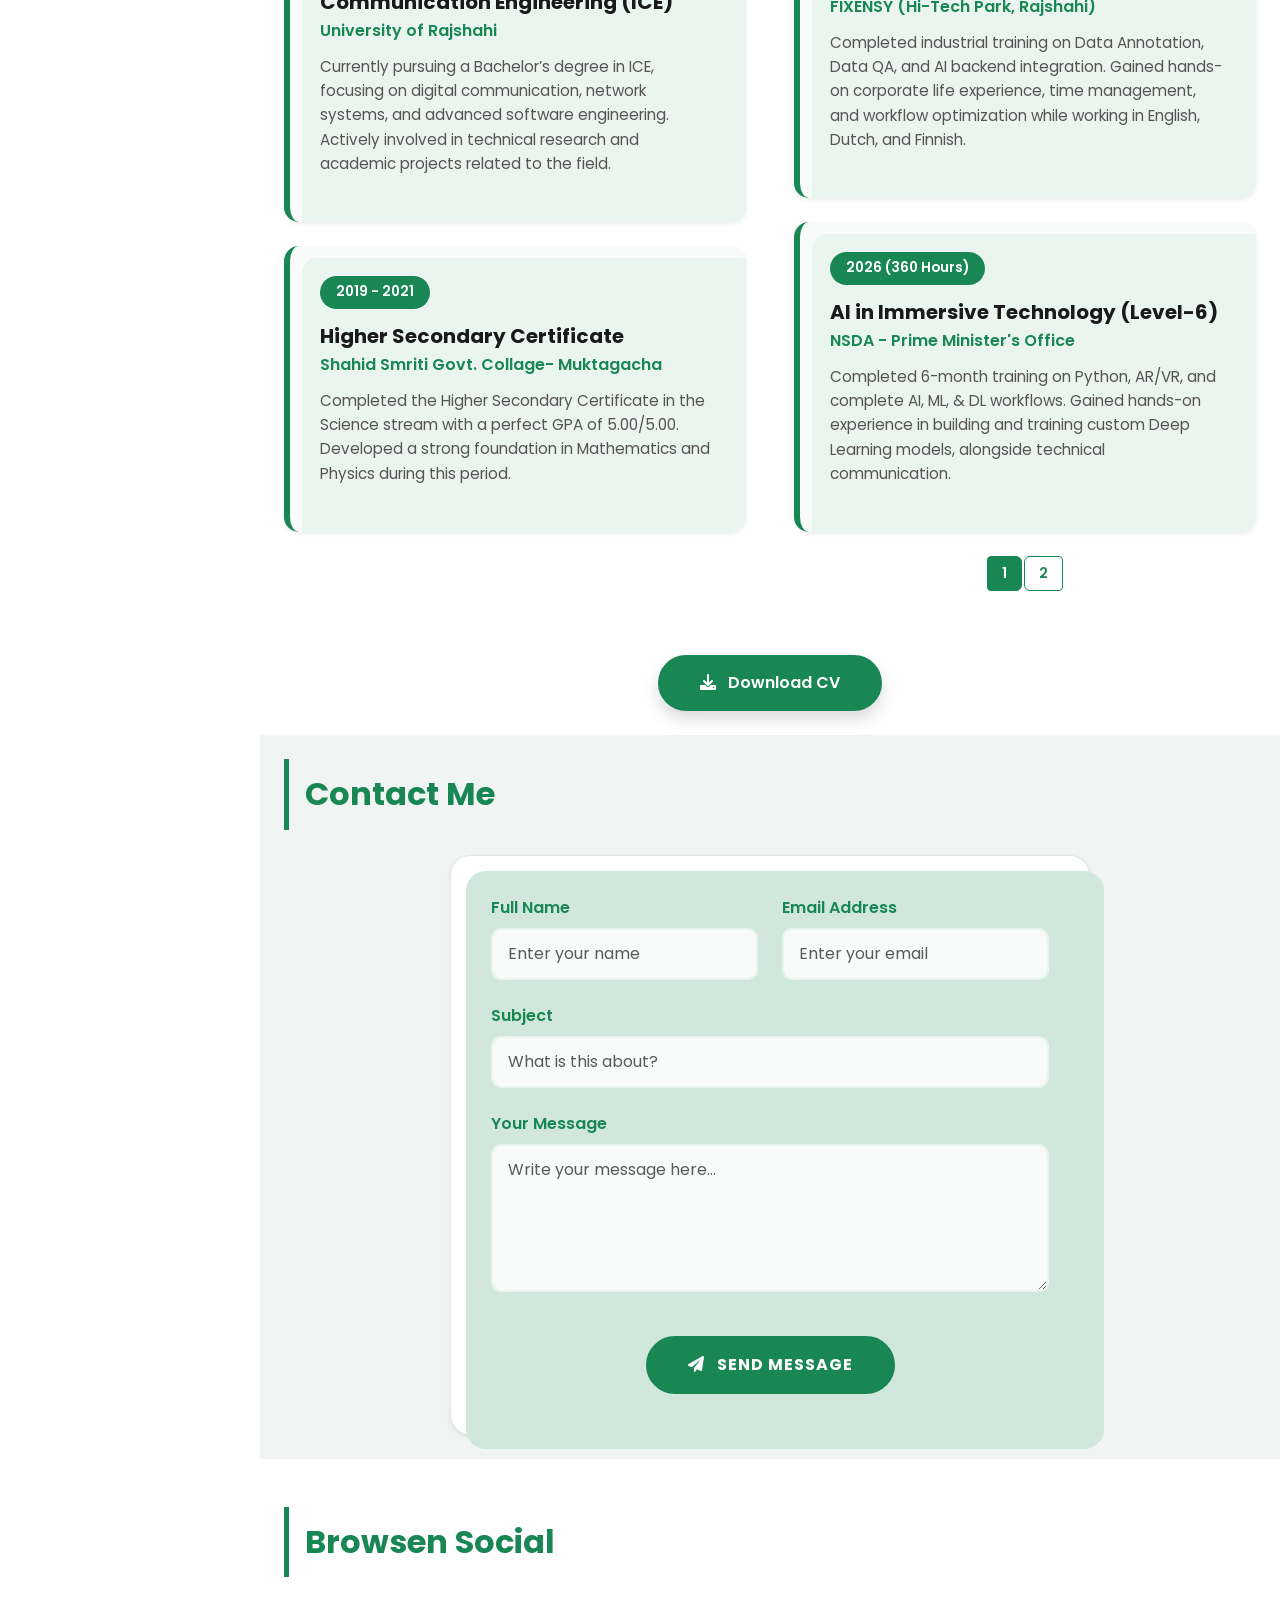
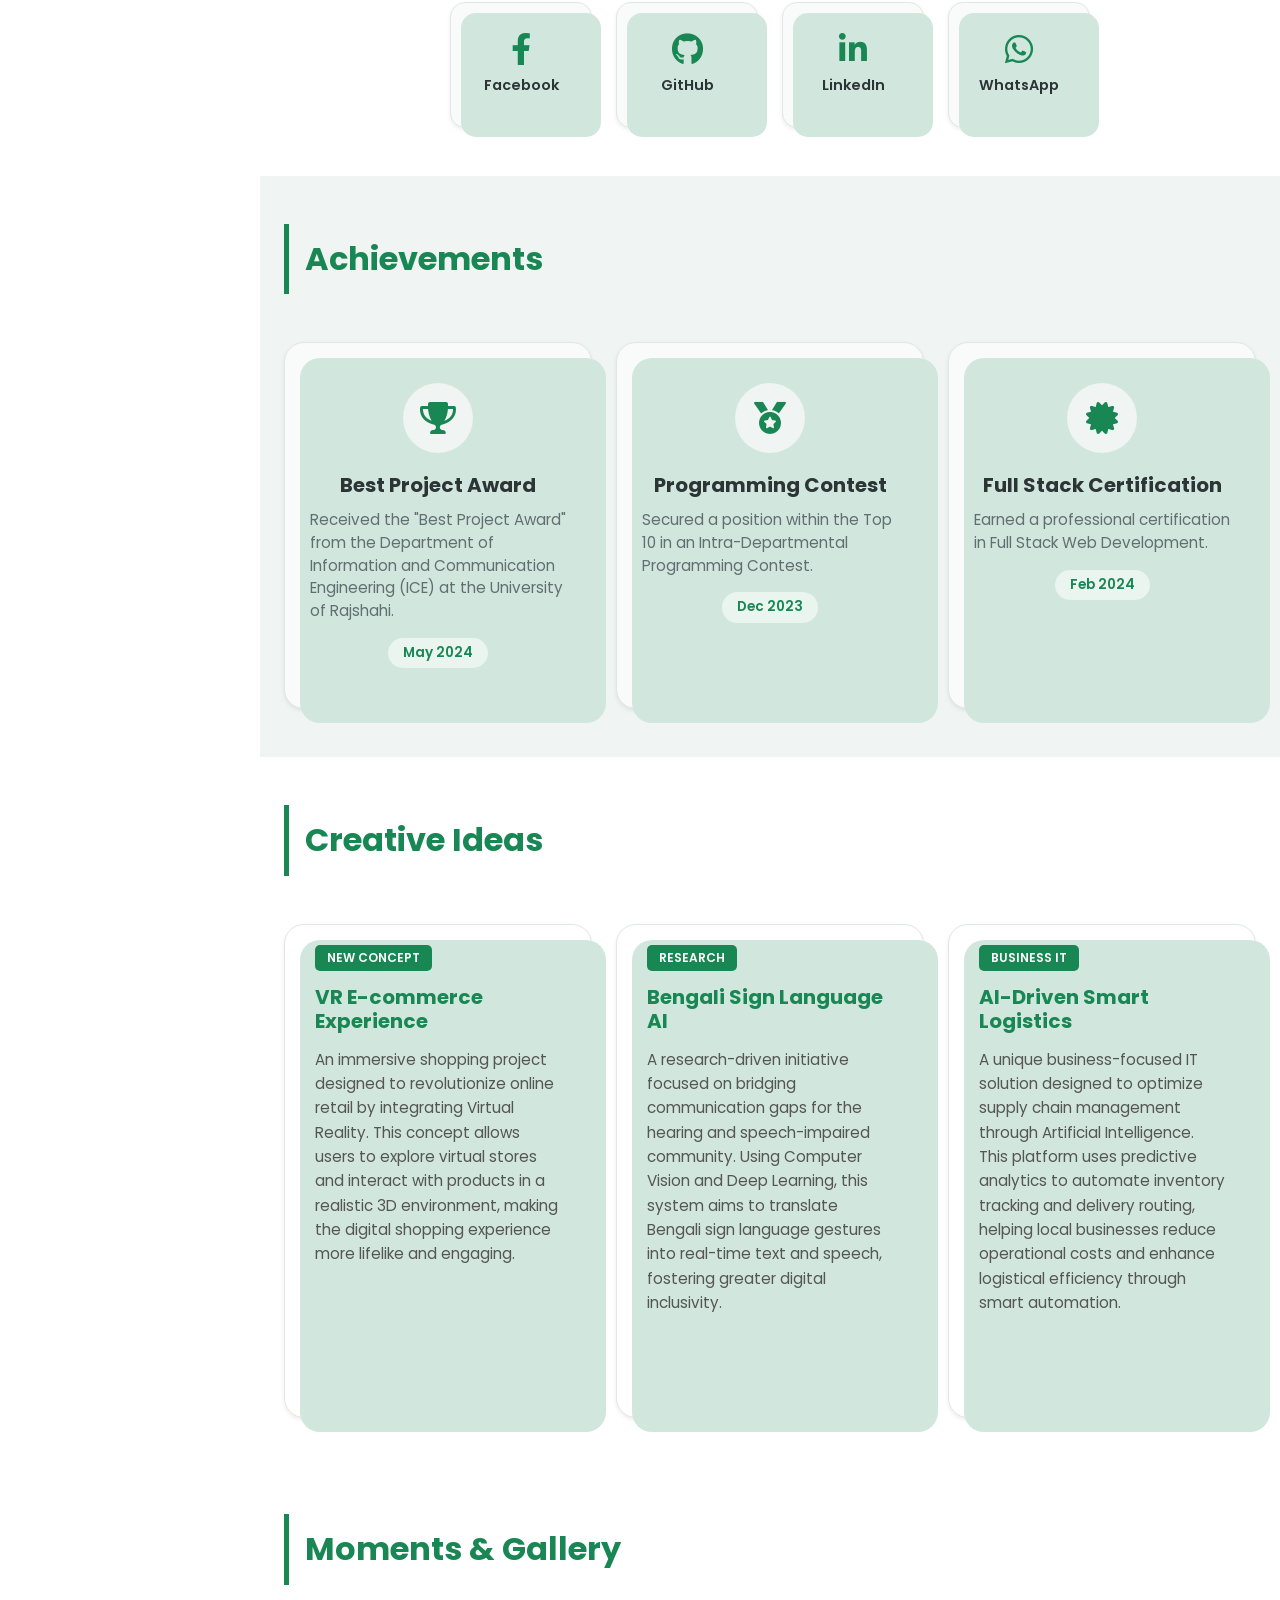
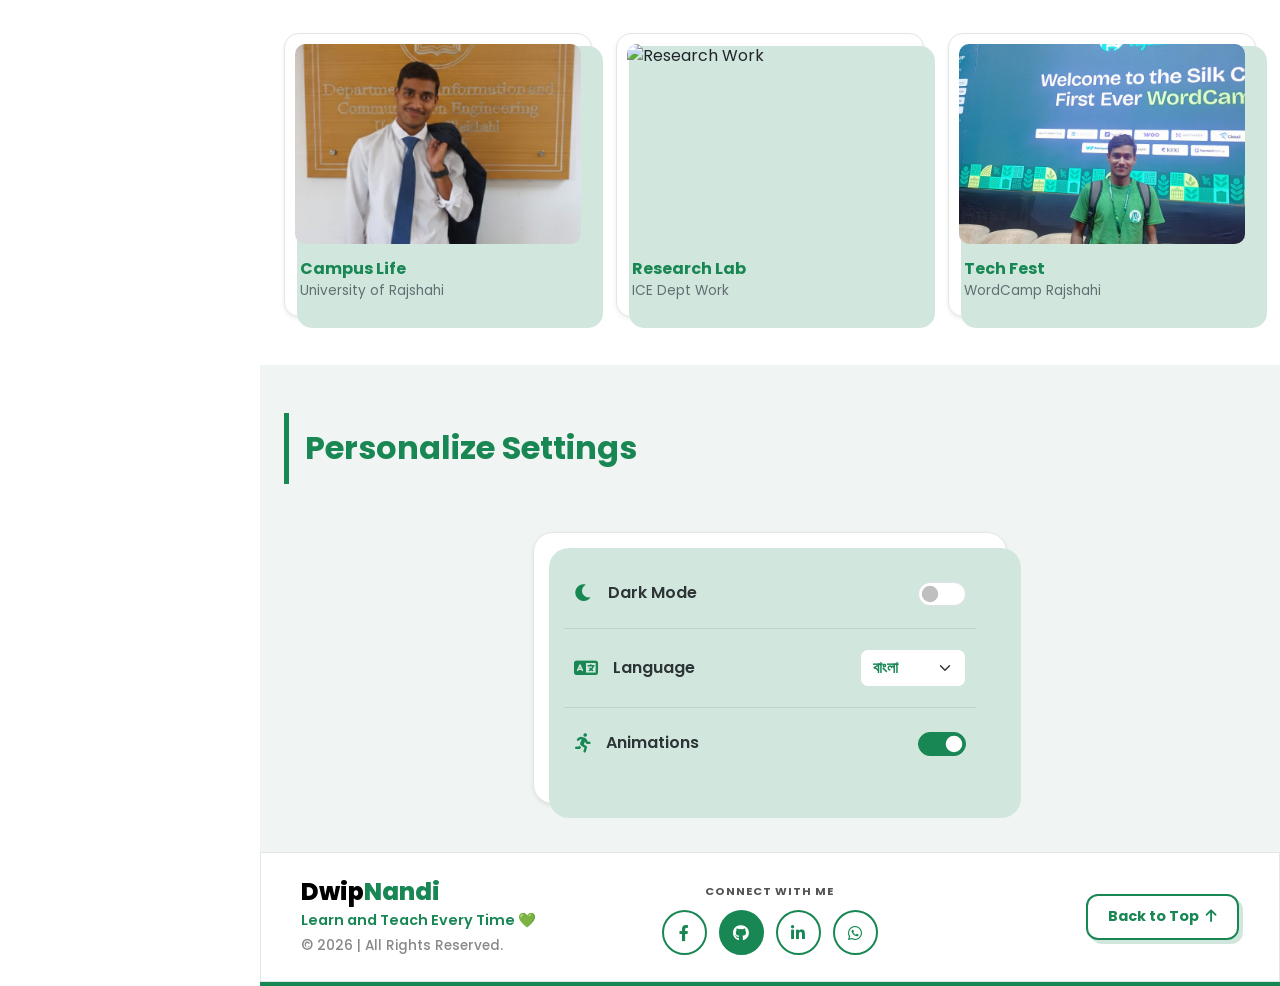
==== commit d6186f8e: "Update experience description" ====
--- a/index.html
+++ b/index.html
@@ -429,7 +429,7 @@
                     <span class="resume-date">July 2026</span>
                     <h5 class="resume-degree">Industrial Attachment Trainee</h5>
                     <p class="resume-institute">FIXENSY (Hi-Tech Park, Rajshahi)</p>
-                    <p class="resume-text">Completed industrial training focusing on Data Annotation, Data QA, corporate time management, and real-life workflow optimization in an AI-focused environment.</p>
+                    <p class="resume-text">Completed industrial training on Data Annotation, Data QA, and AI backend integration. Gained hands-on corporate life experience, time management, and workflow optimization while working in English, Dutch, and Finnish.</p>
                 </div>
 
                 <!-- New Item 2: NSDA Level-6 AI Training -->
@@ -437,7 +437,7 @@
                     <span class="resume-date">2026 (360 Hours)</span>
                     <h5 class="resume-degree">AI in Immersive Technology (Level-6)</h5>
                     <p class="resume-institute">NSDA - Prime Minister's Office</p>
-                    <p class="resume-text">Completed 6-month specialized training covering Python development, Deep Learning model training, Immersive Technologies (AR/VR), and professional technical communication.</p>
+                    <p class="resume-text">Completed 6-month training on Python, AR/VR, and complete AI, ML, & DL workflows. Gained hands-on experience in building and training custom Deep Learning models, alongside technical communication.</p>
                 </div>
             </div>
 
